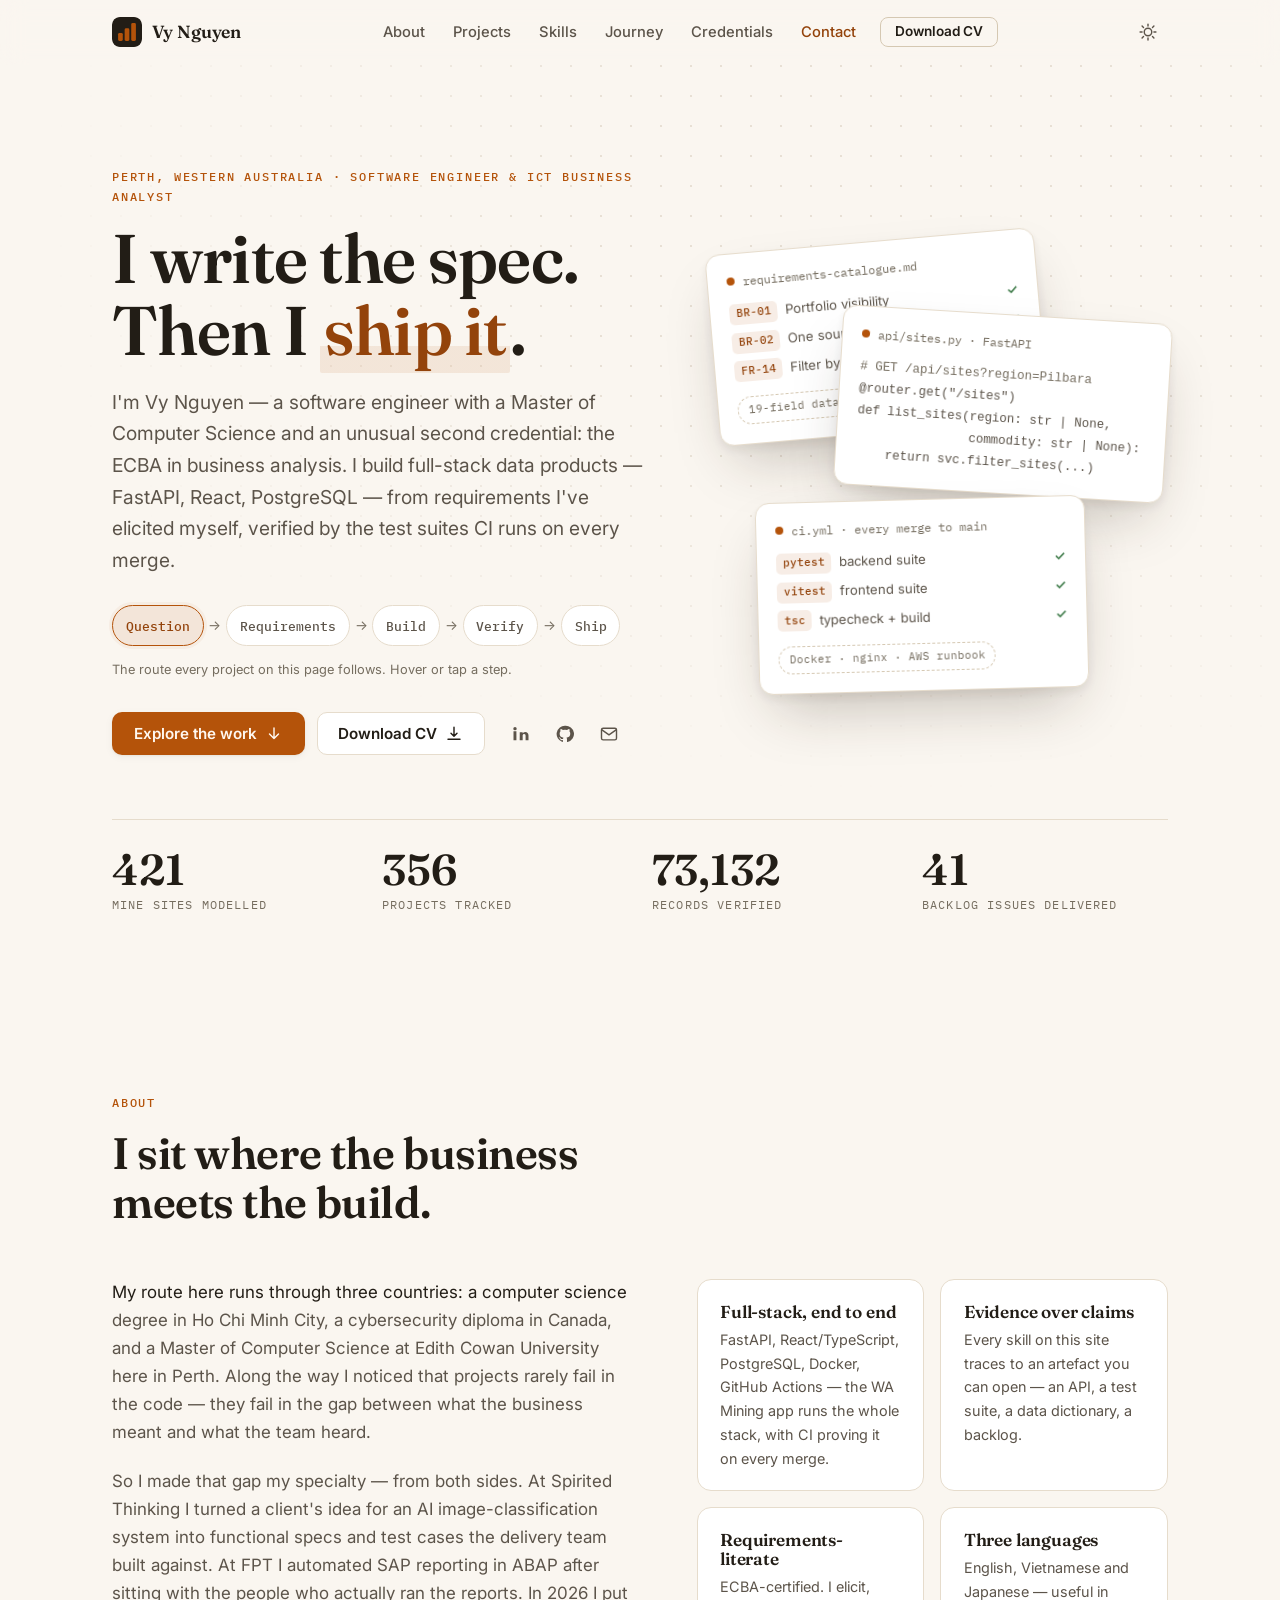
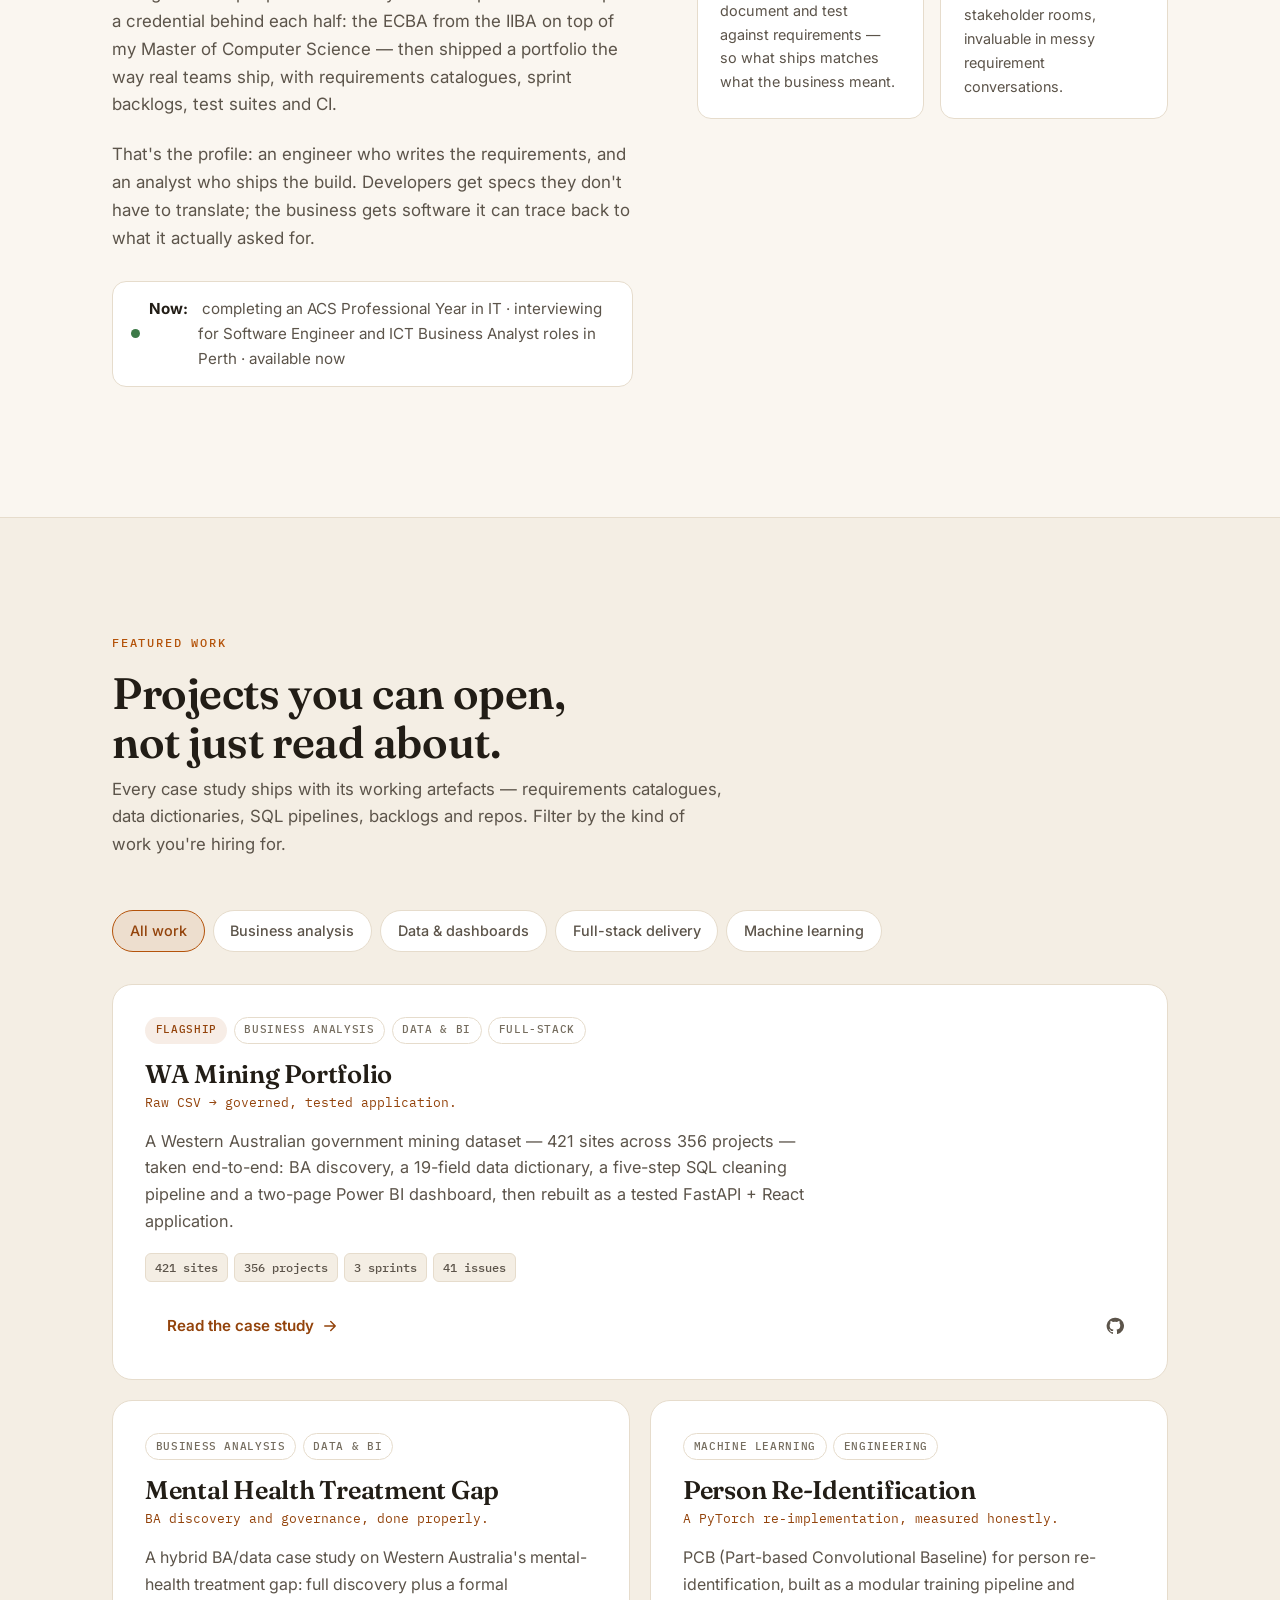
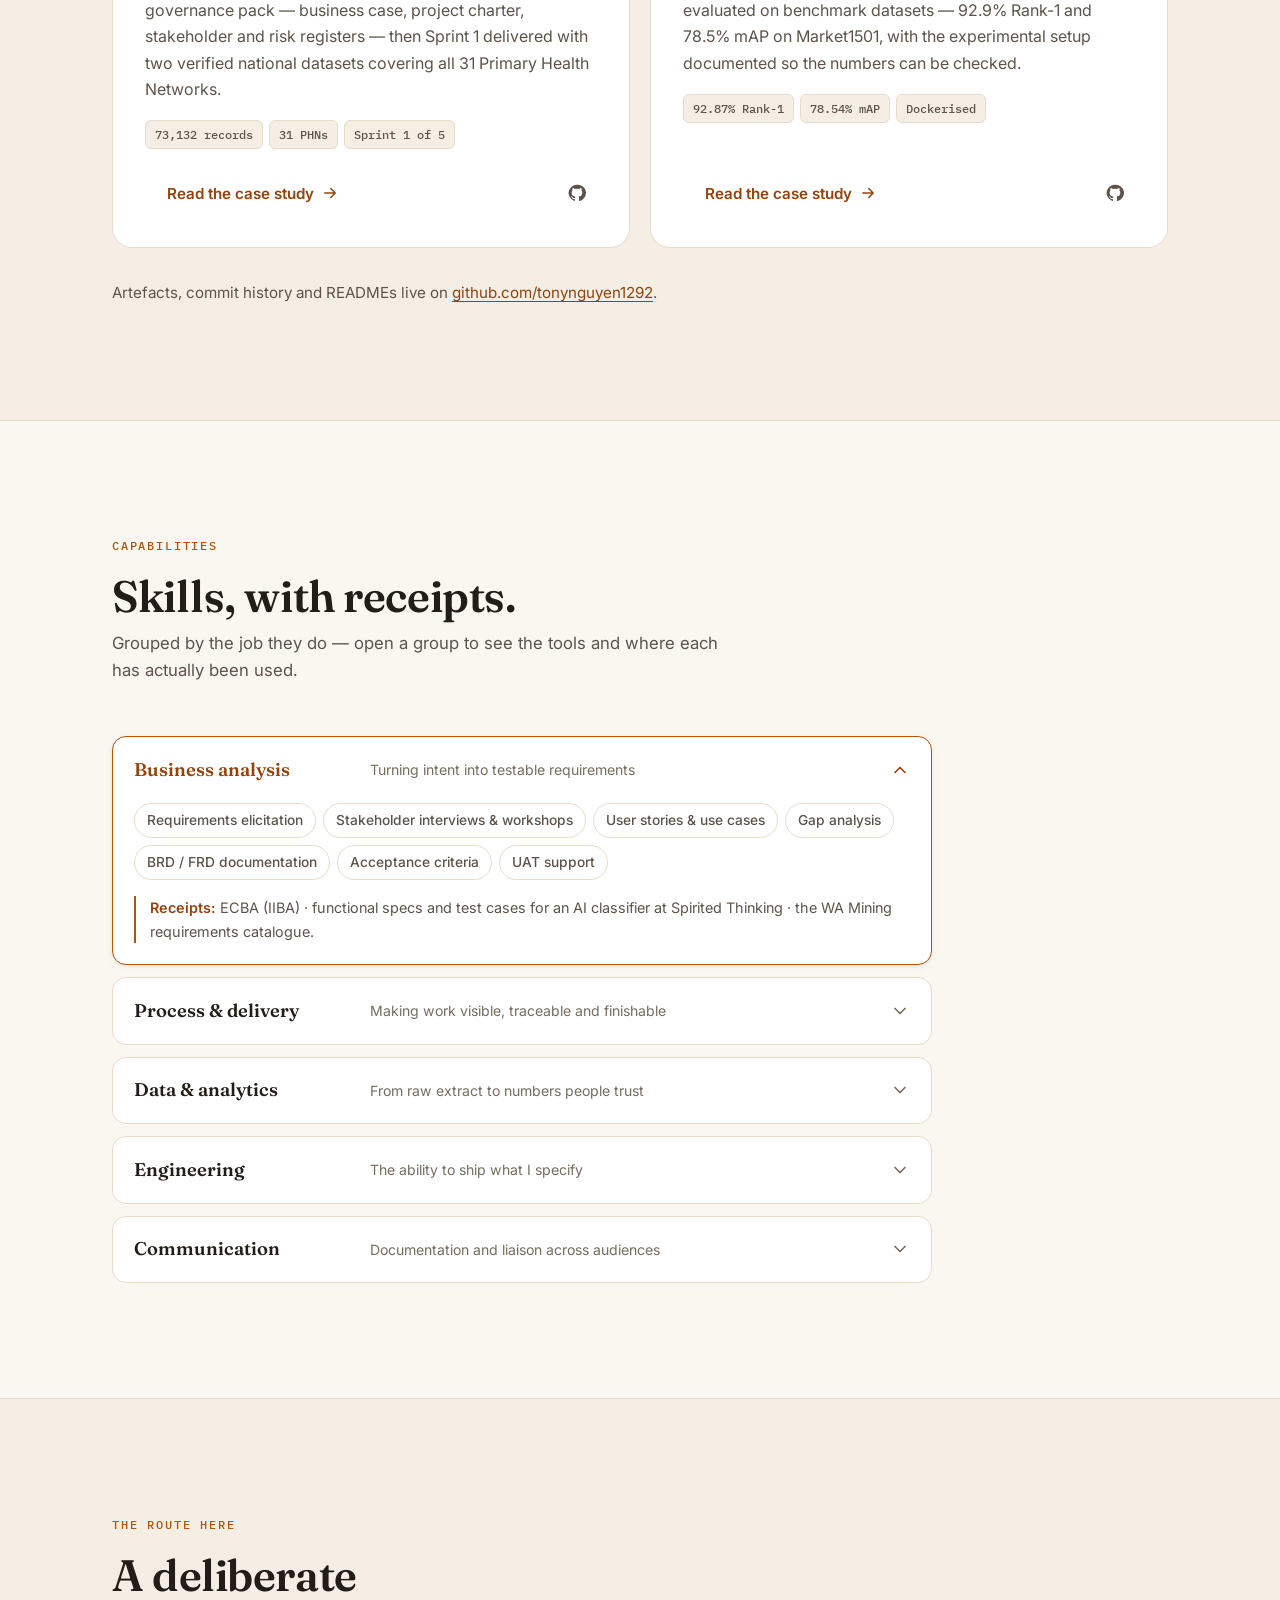
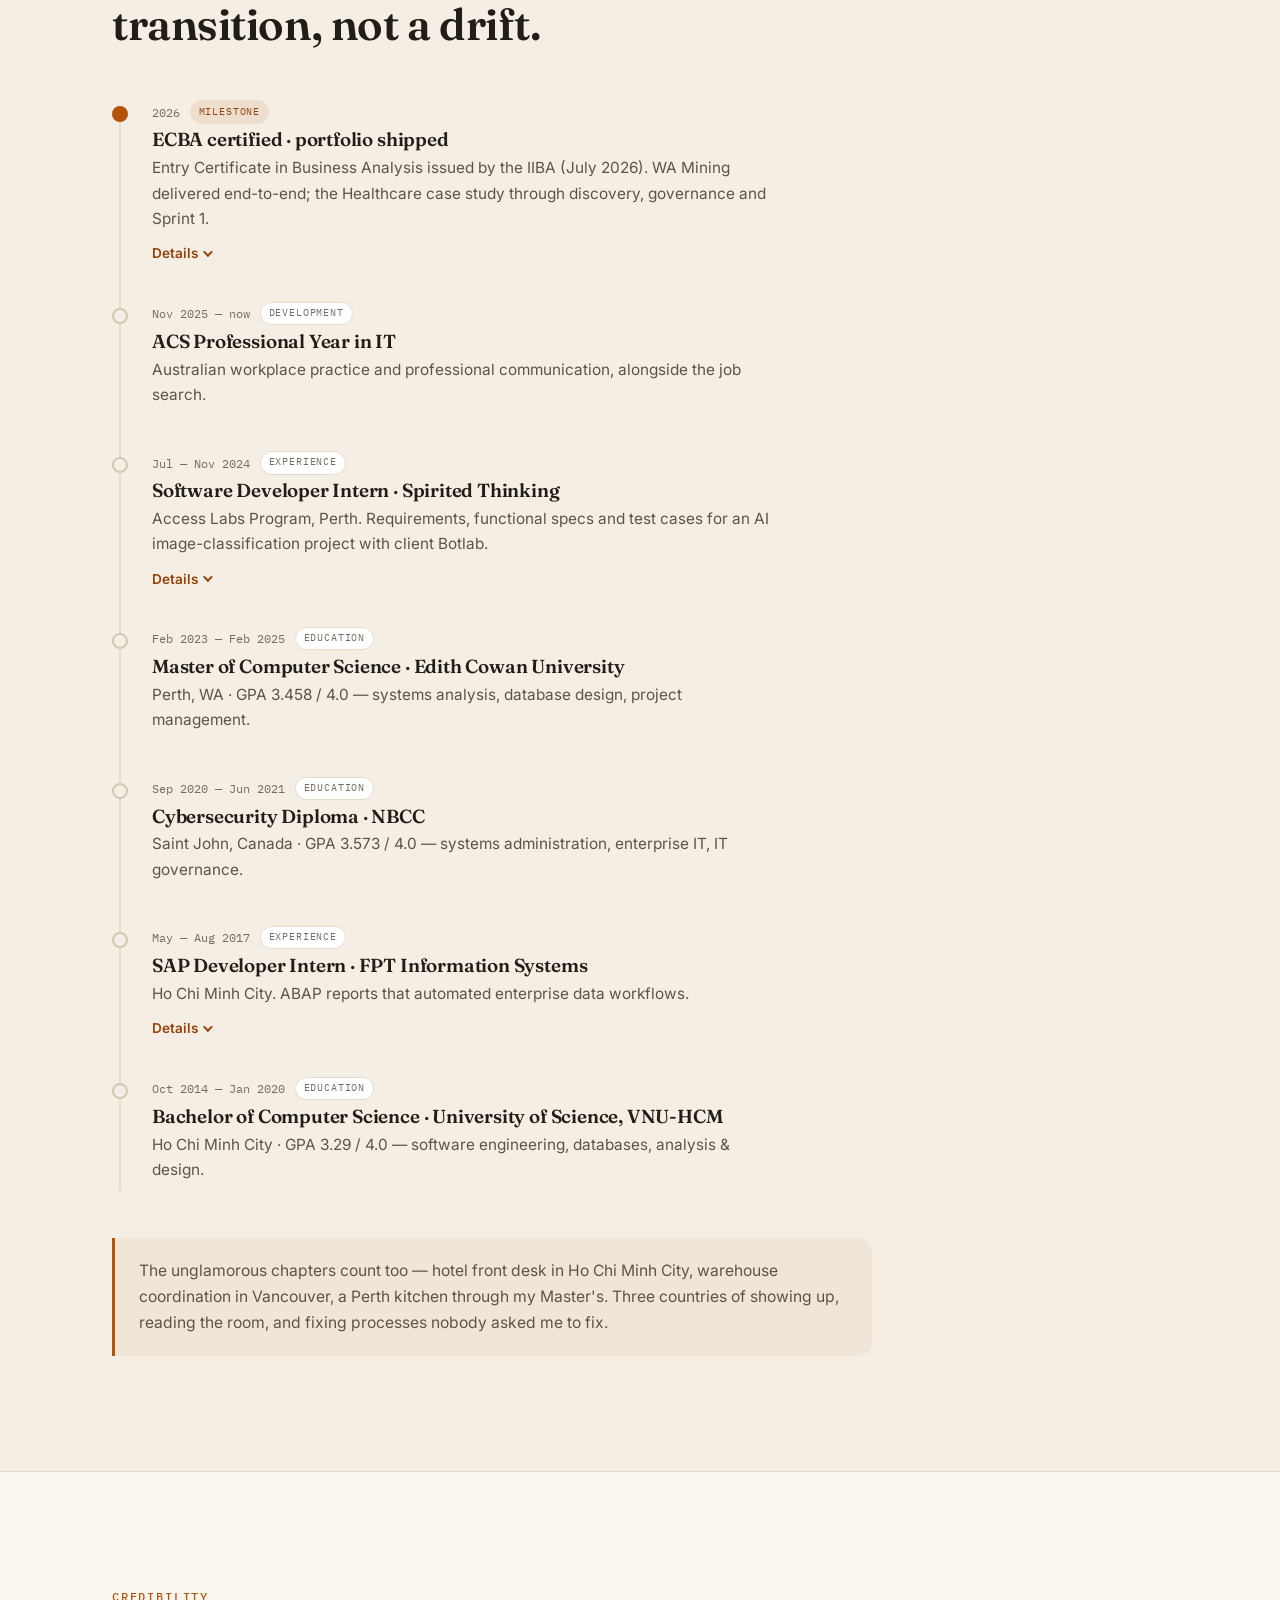
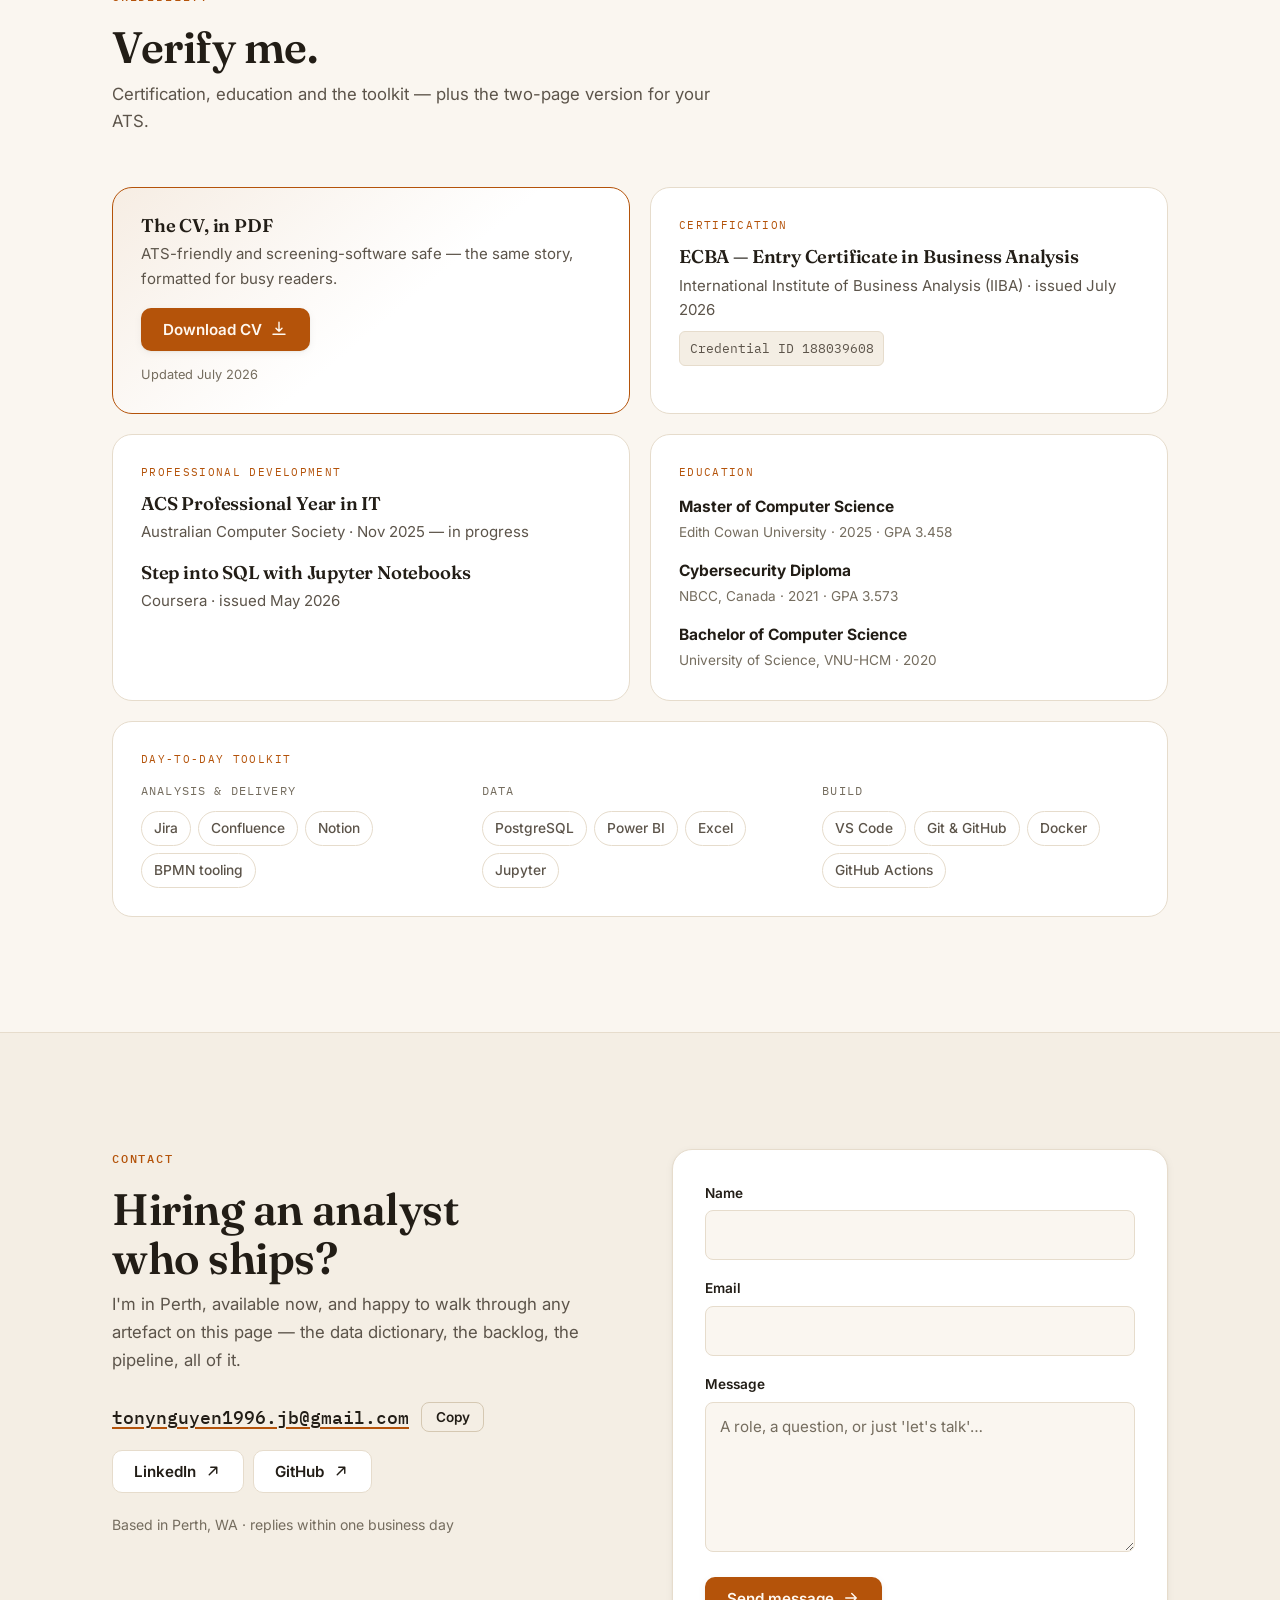
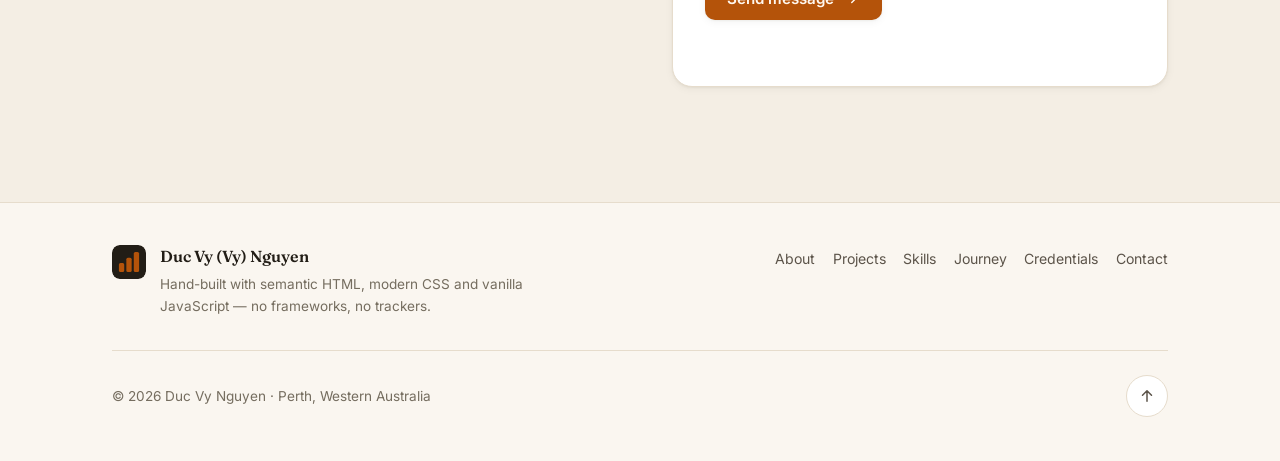
==== index.html @ 1adbfee5 "Add Software Engineer CV to Asset folder" ====
<!DOCTYPE html>
<html lang="en-AU" data-theme="light">
<head>
  <meta charset="UTF-8">
  <meta name="viewport" content="width=device-width, initial-scale=1">

  <title>Vy Nguyen — Software Engineer &amp; ICT Business Analyst | Perth, WA</title>
  <meta name="description" content="Perth software engineer with a Master of Computer Science and an ECBA. I take products from elicited requirements to tested FastAPI + React applications — with SQL and Power BI when the data needs to talk.">
  <meta name="author" content="Duc Vy Nguyen">

  <!-- Live domain. If you attach a custom domain later, update every URL below. -->
  <link rel="canonical" href="https://vynguyen-perth.netlify.app/">
  <meta property="og:type" content="website">
  <meta property="og:url" content="https://vynguyen-perth.netlify.app/">
  <meta property="og:title" content="Vy Nguyen — Software Engineer &amp; ICT Business Analyst | Perth, WA">
  <meta property="og:description" content="I write the spec, then I ship it: FastAPI, React, PostgreSQL, CI-tested — from requirements I elicited myself. ECBA + Master of Computer Science.">
  <meta property="og:image" content="https://vynguyen-perth.netlify.app/assets/og-image.png">
  <meta property="og:image:width" content="1200">
  <meta property="og:image:height" content="630">
  <meta property="og:locale" content="en_AU">
  <meta name="twitter:card" content="summary_large_image">

  <meta name="theme-color" content="#FAF6F0" media="(prefers-color-scheme: light)">
  <meta name="theme-color" content="#171310" media="(prefers-color-scheme: dark)">

  <link rel="icon" href="assets/favicon.svg" type="image/svg+xml">
  <link rel="icon" href="assets/favicon-32.png" sizes="32x32" type="image/png">
  <link rel="apple-touch-icon" href="assets/apple-touch-icon.png">

  <link rel="preconnect" href="https://fonts.googleapis.com">
  <link rel="preconnect" href="https://fonts.gstatic.com" crossorigin>
  <link href="https://fonts.googleapis.com/css2?family=Fraunces:opsz,wght@9..144,500;9..144,600&family=IBM+Plex+Mono:wght@400;500&family=Inter:wght@400;500;600&display=swap" rel="stylesheet">

  <script>
    // Set theme before first paint to avoid a flash of the wrong mode.
    // The "js" class arms scroll-reveal styles — without JS, content stays visible.
    (function () {
      document.documentElement.classList.add('js');
      try {
        var saved = localStorage.getItem('vn-theme');
        var dark = saved ? saved === 'dark' : matchMedia('(prefers-color-scheme: dark)').matches;
        document.documentElement.dataset.theme = dark ? 'dark' : 'light';
      } catch (e) { /* default stays light */ }
    })();
  </script>

  <link rel="stylesheet" href="css/styles.css">

  <script type="application/ld+json">
  {
    "@context": "https://schema.org",
    "@type": "Person",
    "name": "Duc Vy Nguyen",
    "alternateName": "Vy Nguyen",
    "jobTitle": "Software Engineer & ICT Business Analyst",
    "email": "mailto:tonynguyen1996.jb@gmail.com",
    "url": "https://vynguyen-perth.netlify.app/",
    "image": "https://vynguyen-perth.netlify.app/assets/og-image.png",
    "address": { "@type": "PostalAddress", "addressLocality": "Perth", "addressRegion": "WA", "addressCountry": "AU" },
    "alumniOf": [
      { "@type": "CollegeOrUniversity", "name": "Edith Cowan University" },
      { "@type": "CollegeOrUniversity", "name": "University of Science, VNU-HCM" },
      { "@type": "CollegeOrUniversity", "name": "New Brunswick Community College" }
    ],
    "hasCredential": {
      "@type": "EducationalOccupationalCredential",
      "name": "Entry Certificate in Business Analysis (ECBA)",
      "credentialCategory": "certification",
      "recognizedBy": { "@type": "Organization", "name": "International Institute of Business Analysis (IIBA)" }
    },
    "knowsLanguage": ["en", "vi", "ja"],
    "sameAs": [
      "https://www.linkedin.com/in/vynguyen1996/",
      "https://github.com/tonynguyen1292"
    ]
  }
  </script>
</head>

<body id="top">
  <a class="skip-link" href="#main">Skip to content</a>

  <header class="site-header">
    <div class="scroll-progress" aria-hidden="true"><span id="scroll-progress-bar"></span></div>
    <nav class="nav container" aria-label="Primary">
      <a class="brand" href="#top" aria-label="Vy Nguyen — back to top">
        <svg class="brand-mark" viewBox="0 0 64 64" aria-hidden="true" focusable="false">
          <rect width="64" height="64" rx="14" class="brand-bg"/>
          <rect x="13" y="34" width="10" height="17" rx="3" class="brand-bar"/>
          <rect x="27" y="24" width="10" height="27" rx="3" class="brand-bar"/>
          <rect x="41" y="13" width="10" height="38" rx="3" class="brand-bar"/>
        </svg>
        <span class="brand-name">Vy Nguyen</span>
      </a>

      <ul class="nav-links" id="nav-menu">
        <li><a href="#about" class="nav-link">About</a></li>
        <li><a href="#projects" class="nav-link">Projects</a></li>
        <li><a href="#skills" class="nav-link">Skills</a></li>
        <li><a href="#journey" class="nav-link">Journey</a></li>
        <li><a href="#credentials" class="nav-link">Credentials</a></li>
        <li><a href="#contact" class="nav-link">Contact</a></li>
        <li class="nav-cv-item"><a class="btn btn-outline btn-small" href="assets/Vy-Nguyen-CV-Software-Engineer.pdf" download>Download CV</a></li>
      </ul>

      <div class="nav-actions">
        <button class="theme-toggle" id="theme-toggle" type="button" aria-label="Switch to dark mode" aria-pressed="false">
          <svg class="icon-sun" viewBox="0 0 24 24" aria-hidden="true" focusable="false"><circle cx="12" cy="12" r="4.5"/><path d="M12 2.5v2.4M12 19.1v2.4M2.5 12h2.4M19.1 12h2.4M4.9 4.9l1.7 1.7M17.4 17.4l1.7 1.7M19.1 4.9l-1.7 1.7M6.6 17.4l-1.7 1.7"/></svg>
          <svg class="icon-moon" viewBox="0 0 24 24" aria-hidden="true" focusable="false"><path d="M20.4 14.2A8.5 8.5 0 0 1 9.8 3.6a8.5 8.5 0 1 0 10.6 10.6Z"/></svg>
        </button>
        <button class="nav-burger" id="nav-burger" type="button" aria-label="Open menu" aria-expanded="false" aria-controls="nav-menu">
          <span></span><span></span>
        </button>
      </div>
    </nav>
  </header>

  <main id="main">

    <!-- ============================== HERO ============================== -->
    <section class="hero" aria-label="Introduction">
      <div class="hero-backdrop" aria-hidden="true"></div>
      <div class="container hero-grid">
        <div class="hero-copy">
          <p class="eyebrow reveal">Perth, Western Australia · software engineer &amp; ICT business analyst</p>
          <h1 class="hero-title reveal">I write the spec. Then I <em class="hero-em">ship it</em>.</h1>
          <p class="hero-lede reveal">I'm Vy Nguyen — a software engineer with a Master of Computer Science and an unusual second credential: the ECBA in business analysis. I build full-stack data products — FastAPI, React, PostgreSQL — from requirements I've elicited myself, verified by the test suites CI runs on every merge.</p>

          <div class="pipeline reveal" role="group" aria-label="How every project here travels: question, requirements, build, verify, ship. Select a step for detail.">
            <div class="pipe-steps" id="pipeline">
              <button class="pipe-step" type="button" aria-expanded="false" aria-label="Step 1 of 5: Question">
                <span class="pipe-label" aria-hidden="true">Question</span>
                <span class="pipe-tip" role="tooltip">Stakeholder interviews, problem statements, scoped business cases.</span>
              </button>
              <span class="pipe-arrow" aria-hidden="true">→</span>
              <button class="pipe-step" type="button" aria-expanded="false" aria-label="Step 2 of 5: Requirements">
                <span class="pipe-label" aria-hidden="true">Requirements</span>
                <span class="pipe-tip" role="tooltip">Requirements catalogues, user stories, BPMN AS-IS/TO-BE, data dictionaries.</span>
              </button>
              <span class="pipe-arrow" aria-hidden="true">→</span>
              <button class="pipe-step" type="button" aria-expanded="false" aria-label="Step 3 of 5: Build">
                <span class="pipe-label" aria-hidden="true">Build</span>
                <span class="pipe-tip" role="tooltip">FastAPI + PostgreSQL APIs, React/TypeScript front ends, SQL pipelines.</span>
              </button>
              <span class="pipe-arrow" aria-hidden="true">→</span>
              <button class="pipe-step" type="button" aria-expanded="false" aria-label="Step 4 of 5: Verify">
                <span class="pipe-label" aria-hidden="true">Verify</span>
                <span class="pipe-tip" role="tooltip">pytest and Vitest suites in GitHub Actions CI — every merge checked.</span>
              </button>
              <span class="pipe-arrow" aria-hidden="true">→</span>
              <button class="pipe-step" type="button" aria-expanded="false" aria-label="Step 5 of 5: Ship">
                <span class="pipe-label" aria-hidden="true">Ship</span>
                <span class="pipe-tip" role="tooltip">Docker Compose behind nginx, deploy runbooks, delivery through Jira sprints.</span>
              </button>
            </div>
            <p class="pipe-caption">The route every project on this page follows. Hover or tap a step.</p>
          </div>

          <div class="hero-cta reveal">
            <a class="btn btn-primary" href="#projects">Explore the work
              <svg viewBox="0 0 24 24" aria-hidden="true" focusable="false"><path d="M12 4v14m0 0 6-6m-6 6-6-6"/></svg>
            </a>
            <a class="btn btn-ghost" href="assets/Vy-Nguyen-CV-Software-Engineer.pdf" download>Download CV
              <svg viewBox="0 0 24 24" aria-hidden="true" focusable="false"><path d="M12 3v12m0 0 4-4m-4 4-4-4M4 19h16"/></svg>
            </a>
            <div class="hero-social">
              <a href="https://www.linkedin.com/in/vynguyen1996/" rel="noopener" aria-label="LinkedIn profile" class="icon-link">
                <svg viewBox="0 0 24 24" aria-hidden="true" focusable="false"><path d="M6.5 8.8v10.7H3V8.8h3.5ZM4.8 3.5a2 2 0 1 1 0 4.1 2 2 0 0 1 0-4.1ZM21 13.9v5.6h-3.5v-5.2c0-1.3-.5-2.2-1.7-2.2-.9 0-1.4.6-1.7 1.2-.1.2-.1.5-.1.8v5.4H10.5s.05-8.8 0-9.7H14v1.4c.5-.7 1.3-1.7 3.1-1.7 2.3 0 3.9 1.5 3.9 4.4Z" fill="currentColor" stroke="none"/></svg>
              </a>
              <a href="https://github.com/tonynguyen1292" rel="noopener" aria-label="GitHub profile" class="icon-link">
                <svg viewBox="0 0 24 24" aria-hidden="true" focusable="false"><path d="M12 2a10 10 0 0 0-3.2 19.5c.5.1.7-.2.7-.5v-1.7c-2.8.6-3.4-1.2-3.4-1.2-.5-1.2-1.1-1.5-1.1-1.5-.9-.6.1-.6.1-.6 1 .1 1.5 1 1.5 1 .9 1.6 2.4 1.1 3 .9.1-.7.4-1.1.6-1.4-2.2-.3-4.6-1.1-4.6-5 0-1.1.4-2 1-2.7 0-.3-.4-1.3.1-2.7 0 0 .8-.3 2.8 1a9.5 9.5 0 0 1 5 0c1.9-1.3 2.7-1 2.7-1 .6 1.4.2 2.4.1 2.7.7.7 1 1.6 1 2.7 0 3.9-2.4 4.7-4.6 5 .4.3.7.9.7 1.9v2.8c0 .3.2.6.7.5A10 10 0 0 0 12 2Z" fill="currentColor" stroke="none"/></svg>
              </a>
              <a href="mailto:tonynguyen1996.jb@gmail.com" aria-label="Email Vy" class="icon-link">
                <svg viewBox="0 0 24 24" aria-hidden="true" focusable="false"><rect x="3" y="5" width="18" height="14" rx="2"/><path d="m3.5 7 8.5 6 8.5-6"/></svg>
              </a>
            </div>
          </div>
        </div>

        <div class="hero-visual reveal" aria-hidden="true">
          <div class="deck" id="deck">
            <article class="deck-card deck-card--req">
              <header class="deck-head"><span class="deck-dot"></span>requirements-catalogue.md</header>
              <ul class="deck-req">
                <li><span class="req-id">BR-01</span> Portfolio visibility <span class="req-tick">✓</span></li>
                <li><span class="req-id">BR-02</span> One source of truth <span class="req-tick">✓</span></li>
                <li><span class="req-id">FR-14</span> Filter by commodity <span class="req-tick">✓</span></li>
              </ul>
              <footer class="deck-chip">19-field data dictionary</footer>
            </article>

            <article class="deck-card deck-card--sql">
              <header class="deck-head"><span class="deck-dot"></span>api/sites.py · FastAPI</header>
              <pre class="deck-code"><code><span class="c"># GET /api/sites?region=Pilbara</span>
@router.get("/sites")
def list_sites(region: str | None,
               commodity: str | None):
    return svc.filter_sites(...)</code></pre>
            </article>

            <article class="deck-card deck-card--dash">
              <header class="deck-head"><span class="deck-dot"></span>ci.yml · every merge to main</header>
              <ul class="deck-req">
                <li><span class="req-id">pytest</span> backend suite <span class="req-tick">✓</span></li>
                <li><span class="req-id">vitest</span> frontend suite <span class="req-tick">✓</span></li>
                <li><span class="req-id">tsc</span> typecheck + build <span class="req-tick">✓</span></li>
              </ul>
              <footer class="deck-chip">Docker · nginx · AWS runbook</footer>
            </article>
          </div>
        </div>
      </div>

      <div class="container">
        <dl class="hero-stats reveal">
          <div class="stat"><dt class="stat-label">mine sites modelled</dt><dd class="stat-num" data-count="421">421</dd></div>
          <div class="stat"><dt class="stat-label">projects tracked</dt><dd class="stat-num" data-count="356">356</dd></div>
          <div class="stat"><dt class="stat-label">records verified</dt><dd class="stat-num" data-count="73132" data-format="comma">73,132</dd></div>
          <div class="stat"><dt class="stat-label">backlog issues delivered</dt><dd class="stat-num" data-count="41">41</dd></div>
        </dl>
      </div>
    </section>

    <!-- ============================== ABOUT ============================== -->
    <section class="section" id="about" aria-labelledby="about-title">
      <div class="container">
        <header class="section-head reveal">
          <p class="eyebrow">About</p>
          <h2 id="about-title">I sit where the business meets the build.</h2>
        </header>

        <div class="about-grid">
          <div class="about-story">
            <p class="reveal">My route here runs through three countries: a computer science degree in Ho Chi Minh City, a cybersecurity diploma in Canada, and a Master of Computer Science at Edith Cowan University here in Perth. Along the way I noticed that projects rarely fail in the code — they fail in the gap between what the business meant and what the team heard.</p>
            <p class="reveal">So I made that gap my specialty — from both sides. At Spirited Thinking I turned a client's idea for an AI image-classification system into functional specs and test cases the delivery team built against. At FPT I automated SAP reporting in ABAP after sitting with the people who actually ran the reports. In 2026 I put a credential behind each half: the ECBA from the IIBA on top of my Master of Computer Science — then shipped a portfolio the way real teams ship, with requirements catalogues, sprint backlogs, test suites and CI.</p>
            <p class="reveal">That's the profile: an engineer who writes the requirements, and an analyst who ships the build. Developers get specs they don't have to translate; the business gets software it can trace back to what it actually asked for.</p>
            <p class="about-now reveal"><span class="now-dot" aria-hidden="true"></span><strong>Now:</strong>&nbsp;completing an ACS Professional Year in IT · interviewing for Software Engineer and ICT Business Analyst roles in Perth · available now</p>
          </div>

          <div class="about-cards">
            <article class="strength-card reveal">
              <h3>Full-stack, end to end</h3>
              <p>FastAPI, React/TypeScript, PostgreSQL, Docker, GitHub Actions — the WA Mining app runs the whole stack, with CI proving it on every merge.</p>
            </article>
            <article class="strength-card reveal">
              <h3>Evidence over claims</h3>
              <p>Every skill on this site traces to an artefact you can open — an API, a test suite, a data dictionary, a backlog.</p>
            </article>
            <article class="strength-card reveal">
              <h3>Requirements-literate</h3>
              <p>ECBA-certified. I elicit, document and test against requirements — so what ships matches what the business meant.</p>
            </article>
            <article class="strength-card reveal">
              <h3>Three languages</h3>
              <p>English, Vietnamese and Japanese — useful in stakeholder rooms, invaluable in messy requirement conversations.</p>
            </article>
          </div>
        </div>
      </div>
    </section>

    <!-- ============================== PROJECTS ============================== -->
    <section class="section section--alt" id="projects" aria-labelledby="projects-title">
      <div class="container">
        <header class="section-head reveal">
          <p class="eyebrow">Featured work</p>
          <h2 id="projects-title">Projects you can open, not just read about.</h2>
          <p class="section-sub">Every case study ships with its working artefacts — requirements catalogues, data dictionaries, SQL pipelines, backlogs and repos. Filter by the kind of work you're hiring for.</p>
        </header>

        <div class="filter-bar reveal" role="group" aria-label="Filter projects by discipline">
          <button class="filter-chip is-active" type="button" data-filter="all" aria-pressed="true">All work</button>
          <button class="filter-chip" type="button" data-filter="ba" aria-pressed="false">Business analysis</button>
          <button class="filter-chip" type="button" data-filter="data" aria-pressed="false">Data &amp; dashboards</button>
          <button class="filter-chip" type="button" data-filter="build" aria-pressed="false">Full-stack delivery</button>
          <button class="filter-chip" type="button" data-filter="ml" aria-pressed="false">Machine learning</button>
        </div>

        <div class="projects-grid" id="projects-grid">

          <article class="project-card project-card--featured reveal" data-cats="ba data build" tabindex="-1">
            <div class="project-tags">
              <span class="tag tag--accent">Flagship</span>
              <span class="tag">Business analysis</span>
              <span class="tag">Data &amp; BI</span>
              <span class="tag">Full-stack</span>
            </div>
            <h3 class="project-title">WA Mining Portfolio</h3>
            <p class="project-tagline">Raw CSV → governed, tested application.</p>
            <p class="project-summary">A Western Australian government mining dataset — 421 sites across 356 projects — taken end-to-end: BA discovery, a 19-field data dictionary, a five-step SQL cleaning pipeline and a two-page Power BI dashboard, then rebuilt as a tested FastAPI + React application.</p>
            <ul class="metric-chips" aria-label="Key numbers">
              <li>421 sites</li><li>356 projects</li><li>3 sprints</li><li>41 issues</li>
            </ul>
            <div class="project-actions">
              <button class="btn btn-text case-open" type="button" data-case="case-wa-mining">Read the case study
                <svg viewBox="0 0 24 24" aria-hidden="true" focusable="false"><path d="M5 12h14m0 0-6-6m6 6-6 6"/></svg>
              </button>
              <a class="icon-link" href="https://github.com/tonynguyen1292/WA_Mining" rel="noopener" aria-label="WA Mining repository on GitHub">
                <svg viewBox="0 0 24 24" aria-hidden="true" focusable="false"><path d="M12 2a10 10 0 0 0-3.2 19.5c.5.1.7-.2.7-.5v-1.7c-2.8.6-3.4-1.2-3.4-1.2-.5-1.2-1.1-1.5-1.1-1.5-.9-.6.1-.6.1-.6 1 .1 1.5 1 1.5 1 .9 1.6 2.4 1.1 3 .9.1-.7.4-1.1.6-1.4-2.2-.3-4.6-1.1-4.6-5 0-1.1.4-2 1-2.7 0-.3-.4-1.3.1-2.7 0 0 .8-.3 2.8 1a9.5 9.5 0 0 1 5 0c1.9-1.3 2.7-1 2.7-1 .6 1.4.2 2.4.1 2.7.7.7 1 1.6 1 2.7 0 3.9-2.4 4.7-4.6 5 .4.3.7.9.7 1.9v2.8c0 .3.2.6.7.5A10 10 0 0 0 12 2Z" fill="currentColor" stroke="none"/></svg>
              </a>
            </div>
          </article>

          <article class="project-card reveal" data-cats="ba data" tabindex="-1">
            <div class="project-tags">
              <span class="tag">Business analysis</span>
              <span class="tag">Data &amp; BI</span>
            </div>
            <h3 class="project-title">Mental Health Treatment Gap</h3>
            <p class="project-tagline">BA discovery and governance, done properly.</p>
            <p class="project-summary">A hybrid BA/data case study on Western Australia's mental-health treatment gap: full discovery plus a formal governance pack — business case, project charter, stakeholder and risk registers — then Sprint 1 delivered with two verified national datasets covering all 31 Primary Health Networks.</p>
            <ul class="metric-chips" aria-label="Key numbers">
              <li>73,132 records</li><li>31 PHNs</li><li>Sprint 1 of 5</li>
            </ul>
            <div class="project-actions">
              <button class="btn btn-text case-open" type="button" data-case="case-healthcare">Read the case study
                <svg viewBox="0 0 24 24" aria-hidden="true" focusable="false"><path d="M5 12h14m0 0-6-6m6 6-6 6"/></svg>
              </button>
              <a class="icon-link" href="https://github.com/tonynguyen1292/Healthcare" rel="noopener" aria-label="Healthcare repository on GitHub">
                <svg viewBox="0 0 24 24" aria-hidden="true" focusable="false"><path d="M12 2a10 10 0 0 0-3.2 19.5c.5.1.7-.2.7-.5v-1.7c-2.8.6-3.4-1.2-3.4-1.2-.5-1.2-1.1-1.5-1.1-1.5-.9-.6.1-.6.1-.6 1 .1 1.5 1 1.5 1 .9 1.6 2.4 1.1 3 .9.1-.7.4-1.1.6-1.4-2.2-.3-4.6-1.1-4.6-5 0-1.1.4-2 1-2.7 0-.3-.4-1.3.1-2.7 0 0 .8-.3 2.8 1a9.5 9.5 0 0 1 5 0c1.9-1.3 2.7-1 2.7-1 .6 1.4.2 2.4.1 2.7.7.7 1 1.6 1 2.7 0 3.9-2.4 4.7-4.6 5 .4.3.7.9.7 1.9v2.8c0 .3.2.6.7.5A10 10 0 0 0 12 2Z" fill="currentColor" stroke="none"/></svg>
              </a>
            </div>
          </article>

          <article class="project-card reveal" data-cats="ml build" tabindex="-1">
            <div class="project-tags">
              <span class="tag">Machine learning</span>
              <span class="tag">Engineering</span>
            </div>
            <h3 class="project-title">Person Re-Identification</h3>
            <p class="project-tagline">A PyTorch re-implementation, measured honestly.</p>
            <p class="project-summary">PCB (Part-based Convolutional Baseline) for person re-identification, built as a modular training pipeline and evaluated on benchmark datasets — 92.9% Rank-1 and 78.5% mAP on Market1501, with the experimental setup documented so the numbers can be checked.</p>
            <ul class="metric-chips" aria-label="Key numbers">
              <li>92.87% Rank-1</li><li>78.54% mAP</li><li>Dockerised</li>
            </ul>
            <div class="project-actions">
              <button class="btn btn-text case-open" type="button" data-case="case-reid">Read the case study
                <svg viewBox="0 0 24 24" aria-hidden="true" focusable="false"><path d="M5 12h14m0 0-6-6m6 6-6 6"/></svg>
              </button>
              <a class="icon-link" href="https://github.com/tonynguyen1292/Person-Retrieval" rel="noopener" aria-label="Person-Retrieval repository on GitHub">
                <svg viewBox="0 0 24 24" aria-hidden="true" focusable="false"><path d="M12 2a10 10 0 0 0-3.2 19.5c.5.1.7-.2.7-.5v-1.7c-2.8.6-3.4-1.2-3.4-1.2-.5-1.2-1.1-1.5-1.1-1.5-.9-.6.1-.6.1-.6 1 .1 1.5 1 1.5 1 .9 1.6 2.4 1.1 3 .9.1-.7.4-1.1.6-1.4-2.2-.3-4.6-1.1-4.6-5 0-1.1.4-2 1-2.7 0-.3-.4-1.3.1-2.7 0 0 .8-.3 2.8 1a9.5 9.5 0 0 1 5 0c1.9-1.3 2.7-1 2.7-1 .6 1.4.2 2.4.1 2.7.7.7 1 1.6 1 2.7 0 3.9-2.4 4.7-4.6 5 .4.3.7.9.7 1.9v2.8c0 .3.2.6.7.5A10 10 0 0 0 12 2Z" fill="currentColor" stroke="none"/></svg>
              </a>
            </div>
          </article>
        </div>

        <p class="projects-more reveal">Artefacts, commit history and READMEs live on <a href="https://github.com/tonynguyen1292" rel="noopener">github.com/tonynguyen1292</a>.</p>
      </div>
    </section>

    <!-- ============================== SKILLS ============================== -->
    <section class="section" id="skills" aria-labelledby="skills-title">
      <div class="container">
        <header class="section-head reveal">
          <p class="eyebrow">Capabilities</p>
          <h2 id="skills-title">Skills, with receipts.</h2>
          <p class="section-sub">Grouped by the job they do — open a group to see the tools and where each has actually been used.</p>
        </header>

        <div class="skills-list">
          <div class="skill-group reveal">
            <button class="skill-head" type="button" aria-expanded="true" aria-controls="sg-ba">
              <span class="skill-name">Business analysis</span>
              <span class="skill-desc">Turning intent into testable requirements</span>
              <svg class="chev" viewBox="0 0 24 24" aria-hidden="true" focusable="false"><path d="m6 9 6 6 6-6"/></svg>
            </button>
            <div class="skill-body" id="sg-ba">
              <div class="skill-body-inner">
                <ul class="chip-list">
                  <li>Requirements elicitation</li><li>Stakeholder interviews &amp; workshops</li><li>User stories &amp; use cases</li><li>Gap analysis</li><li>BRD / FRD documentation</li><li>Acceptance criteria</li><li>UAT support</li>
                </ul>
                <p class="skill-proof"><strong>Receipts:</strong> ECBA (IIBA) · functional specs and test cases for an AI classifier at Spirited Thinking · the WA Mining requirements catalogue.</p>
              </div>
            </div>
          </div>

          <div class="skill-group reveal">
            <button class="skill-head" type="button" aria-expanded="false" aria-controls="sg-process">
              <span class="skill-name">Process &amp; delivery</span>
              <span class="skill-desc">Making work visible, traceable and finishable</span>
              <svg class="chev" viewBox="0 0 24 24" aria-hidden="true" focusable="false"><path d="m6 9 6 6 6-6"/></svg>
            </button>
            <div class="skill-body" id="sg-process">
              <div class="skill-body-inner">
                <ul class="chip-list">
                  <li>BPMN AS-IS / TO-BE mapping</li><li>Agile &amp; Scrum</li><li>Sprint ceremonies</li><li>Backlog management</li><li>Jira &amp; Confluence</li><li>Requirements traceability</li>
                </ul>
                <p class="skill-proof"><strong>Receipts:</strong> a 41-issue Jira backlog (5 epics, 19 stories, 17 subtasks) delivered across 3 sprints · SDLC experience from both internships.</p>
              </div>
            </div>
          </div>

          <div class="skill-group reveal">
            <button class="skill-head" type="button" aria-expanded="false" aria-controls="sg-data">
              <span class="skill-name">Data &amp; analytics</span>
              <span class="skill-desc">From raw extract to numbers people trust</span>
              <svg class="chev" viewBox="0 0 24 24" aria-hidden="true" focusable="false"><path d="m6 9 6 6 6-6"/></svg>
            </button>
            <div class="skill-body" id="sg-data">
              <div class="skill-body-inner">
                <ul class="chip-list">
                  <li>SQL</li><li>PostgreSQL</li><li>Power BI</li><li>DAX</li><li>Excel (lookups, pivots)</li><li>Data dictionaries</li><li>Data modelling</li><li>Data cleansing &amp; migration</li><li>Validation &amp; reconciliation</li>
                </ul>
                <p class="skill-proof"><strong>Receipts:</strong> a five-step SQL pipeline · a 19-field data dictionary · DAX measures that separate site counts from project counts.</p>
              </div>
            </div>
          </div>

          <div class="skill-group reveal">
            <button class="skill-head" type="button" aria-expanded="false" aria-controls="sg-eng">
              <span class="skill-name">Engineering</span>
              <span class="skill-desc">The ability to ship what I specify</span>
              <svg class="chev" viewBox="0 0 24 24" aria-hidden="true" focusable="false"><path d="m6 9 6 6 6-6"/></svg>
            </button>
            <div class="skill-body" id="sg-eng">
              <div class="skill-body-inner">
                <ul class="chip-list">
                  <li>Python</li><li>FastAPI</li><li>React</li><li>TypeScript</li><li>REST APIs</li><li>Docker</li><li>Git &amp; GitHub Actions</li><li>Automated testing (pytest, Vitest)</li><li>PyTorch</li>
                </ul>
                <p class="skill-proof"><strong>Receipts:</strong> the WA Mining full-stack application with CI-enforced test suites · the PCB re-implementation.</p>
              </div>
            </div>
          </div>

          <div class="skill-group reveal">
            <button class="skill-head" type="button" aria-expanded="false" aria-controls="sg-comm">
              <span class="skill-name">Communication</span>
              <span class="skill-desc">Documentation and liaison across audiences</span>
              <svg class="chev" viewBox="0 0 24 24" aria-hidden="true" focusable="false"><path d="m6 9 6 6 6-6"/></svg>
            </button>
            <div class="skill-body" id="sg-comm">
              <div class="skill-body-inner">
                <ul class="chip-list">
                  <li>Technical documentation for mixed audiences</li><li>Stakeholder liaison</li><li>Change &amp; UAT support</li><li>English</li><li>Vietnamese</li><li>Japanese</li>
                </ul>
                <p class="skill-proof"><strong>Receipts:</strong> client-facing elicitation at Spirited Thinking · UAT alongside functional consultants at FPT · this site.</p>
              </div>
            </div>
          </div>
        </div>
      </div>
    </section>

    <!-- ============================== JOURNEY ============================== -->
    <section class="section section--alt" id="journey" aria-labelledby="journey-title">
      <div class="container">
        <header class="section-head reveal">
          <p class="eyebrow">The route here</p>
          <h2 id="journey-title">A deliberate transition, not a drift.</h2>
        </header>

        <ol class="timeline">
          <li class="tl-item reveal" data-kind="milestone">
            <div class="tl-marker" aria-hidden="true"></div>
            <div class="tl-content">
              <div class="tl-meta"><span class="tl-date">2026</span><span class="tl-tag tl-tag--accent">Milestone</span></div>
              <h3>ECBA certified · portfolio shipped</h3>
              <p>Entry Certificate in Business Analysis issued by the IIBA (July 2026). WA Mining delivered end-to-end; the Healthcare case study through discovery, governance and Sprint 1.</p>
              <button class="tl-more" type="button" aria-expanded="false">Details</button>
              <div class="tl-detail">
                <ul>
                  <li>ECBA credential ID 188039608 — earned while running both portfolio projects.</li>
                  <li>WA Mining: requirements → SQL pipeline → Power BI → tested FastAPI/React app, delivered through a 41-issue Jira backlog across 3 sprints.</li>
                  <li>Healthcare: business case, project charter, stakeholder and risk registers; Sprint 1 ingested and verified 73,132 records across all 31 PHNs.</li>
                </ul>
              </div>
            </div>
          </li>

          <li class="tl-item reveal" data-kind="development">
            <div class="tl-marker" aria-hidden="true"></div>
            <div class="tl-content">
              <div class="tl-meta"><span class="tl-date">Nov 2025 — now</span><span class="tl-tag">Development</span></div>
              <h3>ACS Professional Year in IT</h3>
              <p>Australian workplace practice and professional communication, alongside the job search.</p>
            </div>
          </li>

          <li class="tl-item reveal" data-kind="experience">
            <div class="tl-marker" aria-hidden="true"></div>
            <div class="tl-content">
              <div class="tl-meta"><span class="tl-date">Jul — Nov 2024</span><span class="tl-tag">Experience</span></div>
              <h3>Software Developer Intern · Spirited Thinking</h3>
              <p>Access Labs Program, Perth. Requirements, functional specs and test cases for an AI image-classification project with client Botlab.</p>
              <button class="tl-more" type="button" aria-expanded="false">Details</button>
              <div class="tl-detail">
                <ul>
                  <li>Elicited requirements from Spirited Thinking and Botlab; analysed image datasets and documented functional specifications, test cases and success criteria.</li>
                  <li>Acted as liaison across stakeholders, developers and data scientists, keeping technical delivery aligned with business objectives.</li>
                  <li>Contributed to backlog refinement and defect triage — issues clearly described and traceable to requirements.</li>
                </ul>
              </div>
            </div>
          </li>

          <li class="tl-item reveal" data-kind="education">
            <div class="tl-marker" aria-hidden="true"></div>
            <div class="tl-content">
              <div class="tl-meta"><span class="tl-date">Feb 2023 — Feb 2025</span><span class="tl-tag">Education</span></div>
              <h3>Master of Computer Science · Edith Cowan University</h3>
              <p>Perth, WA · GPA 3.458 / 4.0 — systems analysis, database design, project management.</p>
            </div>
          </li>

          <li class="tl-item reveal" data-kind="education">
            <div class="tl-marker" aria-hidden="true"></div>
            <div class="tl-content">
              <div class="tl-meta"><span class="tl-date">Sep 2020 — Jun 2021</span><span class="tl-tag">Education</span></div>
              <h3>Cybersecurity Diploma · NBCC</h3>
              <p>Saint John, Canada · GPA 3.573 / 4.0 — systems administration, enterprise IT, IT governance.</p>
            </div>
          </li>

          <li class="tl-item reveal" data-kind="experience">
            <div class="tl-marker" aria-hidden="true"></div>
            <div class="tl-content">
              <div class="tl-meta"><span class="tl-date">May — Aug 2017</span><span class="tl-tag">Experience</span></div>
              <h3>SAP Developer Intern · FPT Information Systems</h3>
              <p>Ho Chi Minh City. ABAP reports that automated enterprise data workflows.</p>
              <button class="tl-more" type="button" aria-expanded="false">Details</button>
              <div class="tl-detail">
                <ul>
                  <li>Documented reporting and data-processing requirements through stakeholder meetings and analysis of existing SAP workflows.</li>
                  <li>Designed and implemented ABAP reports automating extraction and transformation — less manual effort, faster operational reporting.</li>
                  <li>Validated outputs against business rules with functional consultants and adjusted logic from user feedback.</li>
                </ul>
              </div>
            </div>
          </li>

          <li class="tl-item reveal" data-kind="education">
            <div class="tl-marker" aria-hidden="true"></div>
            <div class="tl-content">
              <div class="tl-meta"><span class="tl-date">Oct 2014 — Jan 2020</span><span class="tl-tag">Education</span></div>
              <h3>Bachelor of Computer Science · University of Science, VNU-HCM</h3>
              <p>Ho Chi Minh City · GPA 3.29 / 4.0 — software engineering, databases, analysis &amp; design.</p>
            </div>
          </li>
        </ol>

        <aside class="tl-aside reveal">
          <p>The unglamorous chapters count too — hotel front desk in Ho Chi Minh City, warehouse coordination in Vancouver, a Perth kitchen through my Master's. Three countries of showing up, reading the room, and fixing processes nobody asked me to fix.</p>
        </aside>
      </div>
    </section>

    <!-- ============================== CREDENTIALS ============================== -->
    <section class="section" id="credentials" aria-labelledby="credentials-title">
      <div class="container">
        <header class="section-head reveal">
          <p class="eyebrow">Credibility</p>
          <h2 id="credentials-title">Verify me.</h2>
          <p class="section-sub">Certification, education and the toolkit — plus the two-page version for your ATS.</p>
        </header>

        <div class="cred-grid">
          <article class="cred-card cred-card--cv reveal">
            <h3>The CV, in PDF</h3>
            <p>ATS-friendly and screening-software safe — the same story, formatted for busy readers.</p>
            <a class="btn btn-primary" href="assets/Vy-Nguyen-CV-Software-Engineer.pdf" download>Download CV
              <svg viewBox="0 0 24 24" aria-hidden="true" focusable="false"><path d="M12 3v12m0 0 4-4m-4 4-4-4M4 19h16"/></svg>
            </a>
            <p class="cred-note">Updated July 2026</p>
          </article>

          <article class="cred-card reveal">
            <p class="cred-kicker">Certification</p>
            <h3>ECBA — Entry Certificate in Business Analysis</h3>
            <p>International Institute of Business Analysis (IIBA) · issued July 2026</p>
            <p class="cred-mono">Credential ID 188039608</p>
          </article>

          <article class="cred-card reveal">
            <p class="cred-kicker">Professional development</p>
            <h3>ACS Professional Year in IT</h3>
            <p>Australian Computer Society · Nov 2025 — in progress</p>
            <h3 class="cred-stack">Step into SQL with Jupyter Notebooks</h3>
            <p>Coursera · issued May 2026</p>
          </article>

          <article class="cred-card reveal">
            <p class="cred-kicker">Education</p>
            <ul class="cred-edu">
              <li><strong>Master of Computer Science</strong><span>Edith Cowan University · 2025 · GPA 3.458</span></li>
              <li><strong>Cybersecurity Diploma</strong><span>NBCC, Canada · 2021 · GPA 3.573</span></li>
              <li><strong>Bachelor of Computer Science</strong><span>University of Science, VNU-HCM · 2020</span></li>
            </ul>
          </article>

          <article class="cred-card cred-card--wide reveal">
            <p class="cred-kicker">Day-to-day toolkit</p>
            <div class="toolkit">
              <div class="toolkit-group"><span class="toolkit-label">Analysis &amp; delivery</span><ul class="chip-list"><li>Jira</li><li>Confluence</li><li>Notion</li><li>BPMN tooling</li></ul></div>
              <div class="toolkit-group"><span class="toolkit-label">Data</span><ul class="chip-list"><li>PostgreSQL</li><li>Power BI</li><li>Excel</li><li>Jupyter</li></ul></div>
              <div class="toolkit-group"><span class="toolkit-label">Build</span><ul class="chip-list"><li>VS Code</li><li>Git &amp; GitHub</li><li>Docker</li><li>GitHub Actions</li></ul></div>
            </div>
          </article>
        </div>
      </div>
    </section>

    <!-- ============================== CONTACT ============================== -->
    <section class="section section--alt section--last" id="contact" aria-labelledby="contact-title">
      <div class="container">
        <div class="contact-grid">
          <div class="contact-copy">
            <header class="section-head reveal">
              <p class="eyebrow">Contact</p>
              <h2 id="contact-title">Hiring an analyst who ships?</h2>
              <p class="section-sub">I'm in Perth, available now, and happy to walk through any artefact on this page — the data dictionary, the backlog, the pipeline, all of it.</p>
            </header>

            <div class="contact-channels reveal">
              <div class="email-row">
                <a class="email-link" href="mailto:tonynguyen1996.jb@gmail.com">tonynguyen1996.jb@gmail.com</a>
                <button class="btn btn-outline btn-small" id="copy-email" type="button" data-email="tonynguyen1996.jb@gmail.com">Copy</button>
              </div>
              <div class="contact-links">
                <a class="btn btn-ghost" href="https://www.linkedin.com/in/vynguyen1996/" rel="noopener">LinkedIn
                  <svg viewBox="0 0 24 24" aria-hidden="true" focusable="false"><path d="M7 17 17 7m0 0H9m8 0v8"/></svg>
                </a>
                <a class="btn btn-ghost" href="https://github.com/tonynguyen1292" rel="noopener">GitHub
                  <svg viewBox="0 0 24 24" aria-hidden="true" focusable="false"><path d="M7 17 17 7m0 0H9m8 0v8"/></svg>
                </a>
              </div>
              <p class="contact-meta">Based in Perth, WA · replies within one business day</p>
            </div>
          </div>

          <form class="contact-form reveal" name="contact" method="POST" action="/thanks.html" data-netlify="true" netlify-honeypot="bot-field" id="contact-form">
            <input type="hidden" name="form-name" value="contact">
            <p class="visually-hidden" aria-hidden="true">
              <label>Don't fill this out if you're human: <input name="bot-field" tabindex="-1" autocomplete="off"></label>
            </p>
            <div class="form-field">
              <label for="cf-name">Name</label>
              <input id="cf-name" name="name" type="text" autocomplete="name" required>
            </div>
            <div class="form-field">
              <label for="cf-email">Email</label>
              <input id="cf-email" name="email" type="email" autocomplete="email" required>
            </div>
            <div class="form-field">
              <label for="cf-message">Message</label>
              <textarea id="cf-message" name="message" rows="5" required placeholder="A role, a question, or just 'let's talk'…"></textarea>
            </div>
            <button class="btn btn-primary" type="submit">Send message
              <svg viewBox="0 0 24 24" aria-hidden="true" focusable="false"><path d="M5 12h14m0 0-6-6m6 6-6 6"/></svg>
            </button>
            <p class="form-status" id="form-status" role="status" aria-live="polite"></p>
          </form>
        </div>
      </div>
    </section>
  </main>

  <footer class="site-footer">
    <div class="container footer-grid">
      <div class="footer-brand">
        <svg class="brand-mark" viewBox="0 0 64 64" aria-hidden="true" focusable="false">
          <rect width="64" height="64" rx="14" class="brand-bg"/>
          <rect x="13" y="34" width="10" height="17" rx="3" class="brand-bar"/>
          <rect x="27" y="24" width="10" height="27" rx="3" class="brand-bar"/>
          <rect x="41" y="13" width="10" height="38" rx="3" class="brand-bar"/>
        </svg>
        <div>
          <p class="footer-name">Duc Vy (Vy) Nguyen</p>
          <p class="footer-tag">Hand-built with semantic HTML, modern CSS and vanilla JavaScript — no frameworks, no trackers.</p>
        </div>
      </div>
      <nav class="footer-nav" aria-label="Footer">
        <a href="#about">About</a>
        <a href="#projects">Projects</a>
        <a href="#skills">Skills</a>
        <a href="#journey">Journey</a>
        <a href="#credentials">Credentials</a>
        <a href="#contact">Contact</a>
      </nav>
      <div class="footer-end">
        <p>© 2026 Duc Vy Nguyen · Perth, Western Australia</p>
        <button class="to-top" id="to-top" type="button" aria-label="Back to top">
          <svg viewBox="0 0 24 24" aria-hidden="true" focusable="false"><path d="M12 19V5m0 0-6 6m6-6 6 6"/></svg>
        </button>
      </div>
    </div>
  </footer>

  <!-- ============================== CASE STUDY DIALOG ============================== -->
  <dialog class="case-dialog" id="case-dialog" aria-labelledby="case-dialog-title">
    <div class="case-dialog-frame">
      <button class="case-close" id="case-close" type="button" aria-label="Close case study">
        <svg viewBox="0 0 24 24" aria-hidden="true" focusable="false"><path d="M6 6l12 12M18 6 6 18"/></svg>
      </button>
      <div class="case-content" id="case-content"><!-- populated from <template> --></div>
    </div>
  </dialog>

  <template id="case-wa-mining">
    <article class="case">
      <p class="eyebrow">Case study · flagship</p>
      <h2 id="case-dialog-title">WA Mining Portfolio — from raw CSV to governed application</h2>
      <ul class="metric-chips"><li>421 sites</li><li>356 projects</li><li>19-field dictionary</li><li>41 issues · 3 sprints</li></ul>

      <h3>The problem</h3>
      <p>Stakeholders monitoring Western Australia's resources portfolio relied on static reports. Nobody could quickly answer "how many active sites per region?" — and naive counting double-counted sites against projects, because multiple sites can belong to a single project code.</p>

      <h3>My role</h3>
      <p>Everything — deliberately. Business analyst, then data analyst, then developer, run as three phases with proper handovers. Each artefact had to actually work for the next phase, which is the honest test of whether analysis is any good.</p>

      <h3>What I did</h3>
      <ul class="case-list">
        <li>Produced a <strong>requirements catalogue</strong> and a <strong>19-field data dictionary</strong> defining a site-level data model (SITE_CODE as primary key) and the many-sites-to-one-project relationship.</li>
        <li>Mapped <strong>AS-IS / TO-BE processes in BPMN</strong> and documented the data-cleansing business rules — such as standardising region and LGA naming — that carried through to the delivered solution.</li>
        <li>Built a <strong>five-step SQL/PostgreSQL pipeline</strong> resolving inconsistent labels, overlapping status encodings and site-vs-project double counting. It runs for real: one exported clean dataset feeds every downstream consumer, instead of two hand-maintained implementations of the same rules.</li>
        <li>Developed a <strong>two-page Power BI dashboard</strong> with DAX measures (DISTINCTCOUNT vs COUNTROWS) separating project counts from site counts, with slicers for commodity, region, stage and company.</li>
        <li>Rebuilt the model as a <strong>FastAPI + PostgreSQL REST API</strong> (with CSV export) and a <strong>React/TypeScript front end</strong> — drill-down breakdown charts, a top-10 LGA view, a sortable sites explorer with shareable URLs, an interactive map, and a global command palette (Ctrl/Cmd + K).</li>
        <li>Set up <strong>Docker Compose</strong> dev/prod parity behind nginx and <strong>GitHub Actions CI</strong> running backend (pytest) and frontend (Vitest + typecheck + build) suites, so every merge to main is verified. Delivery tracked through a <strong>41-issue Jira backlog</strong> — 5 epics, 19 stories, 17 subtasks — across 3 sprints.</li>
      </ul>

      <h3>Tools</h3>
      <ul class="chip-list"><li>SQL</li><li>PostgreSQL</li><li>Power BI</li><li>DAX</li><li>Python</li><li>FastAPI</li><li>React</li><li>TypeScript</li><li>Docker</li><li>GitHub Actions</li><li>Jira</li></ul>

      <h3>The outcome</h3>
      <p>One clean dataset every consumer trusts, a dashboard that answers the portfolio questions in two clicks, and a tested application proving the requirements were buildable. The BA artefacts weren't paperwork — they were the spec the software was verified against.</p>

      <div class="case-links">
        <a class="btn btn-primary" href="https://github.com/tonynguyen1292/WA_Mining" rel="noopener">View repository
          <svg viewBox="0 0 24 24" aria-hidden="true" focusable="false"><path d="M7 17 17 7m0 0H9m8 0v8"/></svg>
        </a>
        <!-- Jira backlog link removed: the board requires login for anonymous visitors.
             If you make WMDP2 publicly viewable in Jira, re-add:
             <a class="btn btn-ghost" href="https://tonynguyen1996jb.atlassian.net/jira/software/projects/WMDP2" rel="noopener">Jira backlog</a> -->
      </div>
    </article>
  </template>

  <template id="case-healthcare">
    <article class="case">
      <p class="eyebrow">Case study</p>
      <h2 id="case-dialog-title">Mental Health Treatment Gap — discovery and governance for WA</h2>
      <ul class="metric-chips"><li>24,865 + 48,267 records</li><li>31 PHNs</li><li>Sprint 1 of 5</li></ul>

      <h3>The problem</h3>
      <p>Western Australia's mental-health access problem — financial barriers, rural inequity, systemic access failures — is widely discussed but loosely quantified. Before analysing anything, the project needed what real projects need first: a scope, a case, and governance.</p>

      <h3>My role</h3>
      <p>Business analyst leading discovery and initiation, then data analyst for the first delivery sprint.</p>

      <h3>What I did</h3>
      <ul class="case-list">
        <li>Ran <strong>full BA discovery</strong>: problem statement, scope and assumptions, stakeholder analysis, business requirements and AS-IS process documentation.</li>
        <li>Authored a <strong>formal initiation and governance pack</strong> — business case, project charter, stakeholder and risk registers — authorising a five-sprint Agile delivery plan.</li>
        <li>Delivered <strong>Sprint 1 (data ingestion)</strong>: sourced, ingested and verified two national mental-health datasets from ABS and AIHW — 24,865 and 48,267 records — covering all 31 Australian Primary Health Networks.</li>
        <li>Kept <strong>scope honest</strong>: reporting layers stay out of scope until the business case authorises them. Discipline over decoration.</li>
      </ul>

      <h3>Tools</h3>
      <ul class="chip-list"><li>Business case</li><li>Project charter</li><li>Stakeholder &amp; risk registers</li><li>Python / Jupyter</li><li>Excel</li></ul>

      <h3>The outcome</h3>
      <p>A defensible foundation: authorised scope, verified data and a delivery plan — so the analysis phases proceed on governed footing rather than ad-hoc exploration.</p>

      <div class="case-links">
        <a class="btn btn-primary" href="https://github.com/tonynguyen1292/Healthcare" rel="noopener">View repository
          <svg viewBox="0 0 24 24" aria-hidden="true" focusable="false"><path d="M7 17 17 7m0 0H9m8 0v8"/></svg>
        </a>
      </div>
    </article>
  </template>

  <template id="case-reid">
    <article class="case">
      <p class="eyebrow">Case study</p>
      <h2 id="case-dialog-title">Person Re-Identification — a PyTorch re-implementation, measured honestly</h2>
      <ul class="metric-chips"><li>92.87% Rank-1</li><li>78.54% mAP</li><li>Market1501</li></ul>

      <h3>The problem</h3>
      <p>Re-implement a published person re-identification architecture — PCB, Part-based Convolutional Baseline — and evaluate it credibly against benchmark results, rather than "it seems to work".</p>

      <h3>My role</h3>
      <p>Sole engineer: architecture, training pipeline, evaluation and documentation.</p>

      <h3>What I did</h3>
      <ul class="case-list">
        <li>Structured a <strong>modular codebase</strong> separating data loading, model architecture, training logic and evaluation.</li>
        <li>Trained and evaluated on <strong>benchmark ReID datasets</strong>, tracking experiments with TensorBoard.</li>
        <li><strong>Dockerised the training pipeline</strong> for reproducible runs.</li>
        <li>Documented the experimental setup and results in a structured README — so the numbers can be checked, not taken on faith.</li>
      </ul>

      <h3>Tools</h3>
      <ul class="chip-list"><li>Python</li><li>PyTorch</li><li>TensorBoard</li><li>Docker</li><li>Git</li></ul>

      <h3>The outcome</h3>
      <p>92.87% Rank-1 and 78.54% mAP on Market1501 — in line with the published baseline, with a reproducible setup. Proof I can operate on the technical end of the data conversation.</p>

      <div class="case-links">
        <a class="btn btn-primary" href="https://github.com/tonynguyen1292/Person-Retrieval" rel="noopener">View repository
          <svg viewBox="0 0 24 24" aria-hidden="true" focusable="false"><path d="M7 17 17 7m0 0H9m8 0v8"/></svg>
        </a>
      </div>
    </article>
  </template>

  <div class="toast" id="toast" role="status" aria-live="polite"></div>

  <script src="js/main.js" defer></script>
</body>
</html>
---- css/styles.css ----
/* ==========================================================================
   Vy Nguyen — portfolio
   Hand-written design system. Structure:
     1. Tokens (light + dark)
     2. Base & typography
     3. Utilities
     4. Header & nav
     5. Hero (copy, pipeline, deck, stats)
     6. Sections & shared blocks
     7. About
     8. Projects & filters
     9. Skills
    10. Timeline
    11. Credentials
    12. Contact & form
    13. Footer
    14. Case-study dialog
    15. Toast, standalone page
    16. Motion & reduced-motion
   ========================================================================== */

/* ------------------------------ 1. TOKENS ------------------------------ */
:root {
  /* palette — "iron ore & ink": warm paper neutrals + ochre accent */
  --bg: #FAF6F0;
  --bg-alt: #F4EEE4;
  --surface: #FFFFFF;
  --surface-2: #FFFDF9;
  --ink: #221D16;
  --ink-2: #5C544A;
  --ink-3: #756D5F; /* 4.7:1 on --bg — keeps small labels WCAG AA */
  --line: #E6DCCC;
  --line-strong: #D5C8B2;

  --accent: #B4530A;
  --accent-strong: #93430B;
  --accent-soft: rgba(180, 83, 10, 0.10);
  --accent-softer: rgba(180, 83, 10, 0.055);
  --on-accent: #FFF8F0;
  --ok: #3D7A48;
  --danger: #B3261E;

  --dot: rgba(140, 110, 70, 0.16);

  --shadow-sm: 0 1px 2px rgba(46, 32, 18, 0.05), 0 2px 8px rgba(46, 32, 18, 0.05);
  --shadow-md: 0 2px 6px rgba(46, 32, 18, 0.06), 0 14px 34px -10px rgba(46, 32, 18, 0.16);
  --shadow-lg: 0 4px 10px rgba(46, 32, 18, 0.07), 0 28px 60px -18px rgba(46, 32, 18, 0.28);

  /* type */
  --font-display: "Fraunces", Georgia, "Times New Roman", serif;
  --font-body: "Inter", system-ui, -apple-system, "Segoe UI", sans-serif;
  --font-mono: "IBM Plex Mono", Consolas, "SF Mono", monospace;

  /* layout */
  --container: 1120px;
  --gutter: clamp(1.25rem, 4vw, 2rem);
  --section-pad: clamp(4.5rem, 9vw, 7.5rem);
  --header-h: 64px;

  --r-sm: 8px;
  --r-md: 14px;
  --r-lg: 20px;

  --ease: cubic-bezier(0.22, 0.7, 0.3, 1);

  color-scheme: light;
}

:root[data-theme="dark"] {
  --bg: #171310;
  --bg-alt: #1D1813;
  --surface: #221C15;
  --surface-2: #29221A;
  --ink: #EFE7DA;
  --ink-2: #B5A991;
  --ink-3: #948871; /* 5.2:1 on dark --bg — keeps small labels WCAG AA */
  --line: #352C21;
  --line-strong: #4A3E2E;

  --accent: #E08A3C;
  --accent-strong: #EDA45F;
  --accent-soft: rgba(224, 138, 60, 0.14);
  --accent-softer: rgba(224, 138, 60, 0.07);
  --on-accent: #241505;
  --ok: #7FB889;
  --danger: #E6867F;

  --dot: rgba(224, 138, 60, 0.10);

  --shadow-sm: 0 1px 2px rgba(0, 0, 0, 0.25), 0 2px 8px rgba(0, 0, 0, 0.2);
  --shadow-md: 0 2px 6px rgba(0, 0, 0, 0.3), 0 14px 34px -10px rgba(0, 0, 0, 0.45);
  --shadow-lg: 0 4px 10px rgba(0, 0, 0, 0.32), 0 28px 60px -18px rgba(0, 0, 0, 0.6);

  color-scheme: dark;
}

/* ------------------------------ 2. BASE ------------------------------ */
*,
*::before,
*::after { box-sizing: border-box; }

html {
  -webkit-text-size-adjust: 100%;
}
@media (prefers-reduced-motion: no-preference) {
  html { scroll-behavior: smooth; }
}

body {
  margin: 0;
  font-family: var(--font-body);
  font-size: 1rem;
  line-height: 1.65;
  color: var(--ink);
  background: var(--bg);
  -webkit-font-smoothing: antialiased;
  transition: background-color 0.35s var(--ease), color 0.35s var(--ease);
}

h1, h2, h3 {
  font-family: var(--font-display);
  font-weight: 600;
  line-height: 1.12;
  letter-spacing: -0.01em;
  color: var(--ink);
  margin: 0 0 0.6em;
  text-wrap: balance;
}
h2 { font-size: clamp(1.9rem, 2.6vw + 1rem, 2.75rem); }
h3 { font-size: 1.3rem; }

p { margin: 0 0 1em; }

a { color: var(--accent-strong); text-decoration-thickness: 1px; text-underline-offset: 3px; }
a:hover { color: var(--accent); }

img, svg { max-width: 100%; display: block; }

button {
  font: inherit;
  color: inherit;
  background: none;
  border: none;
  padding: 0;
  cursor: pointer;
}

::selection { background: var(--accent); color: var(--on-accent); }

:focus-visible {
  outline: 2px solid var(--accent);
  outline-offset: 3px;
  border-radius: 4px;
}

section[id] { scroll-margin-top: calc(var(--header-h) + 16px); }

/* ------------------------------ 3. UTILITIES ------------------------------ */
.container {
  max-width: var(--container);
  margin-inline: auto;
  padding-inline: var(--gutter);
}

.visually-hidden {
  position: absolute !important;
  width: 1px; height: 1px;
  margin: -1px; padding: 0;
  overflow: hidden;
  clip: rect(0 0 0 0);
  white-space: nowrap;
  border: 0;
}

.skip-link {
  position: fixed;
  top: 12px; left: 12px;
  z-index: 200;
  padding: 0.6rem 1rem;
  background: var(--ink);
  color: var(--bg);
  border-radius: var(--r-sm);
  font-weight: 600;
  text-decoration: none;
  transform: translateY(-64px);
  opacity: 0;
  transition: transform 0.25s var(--ease), opacity 0.25s var(--ease);
}
.skip-link:focus-visible {
  transform: none;
  opacity: 1;
  color: var(--bg);
}

.eyebrow {
  font-family: var(--font-mono);
  font-size: 0.76rem;
  font-weight: 500;
  letter-spacing: 0.15em;
  text-transform: uppercase;
  color: var(--accent);
  margin: 0 0 1rem;
}

/* ------------------------------ BUTTONS ------------------------------ */
.btn {
  display: inline-flex;
  align-items: center;
  gap: 0.5rem;
  padding: 0.72rem 1.3rem;
  border-radius: 10px;
  font-weight: 600;
  font-size: 0.95rem;
  line-height: 1;
  text-decoration: none;
  border: 1px solid transparent;
  transition: background-color 0.2s var(--ease), border-color 0.2s var(--ease),
              color 0.2s var(--ease), transform 0.2s var(--ease), box-shadow 0.2s var(--ease);
}
.btn svg { width: 18px; height: 18px; fill: none; stroke: currentColor; stroke-width: 1.9; stroke-linecap: round; stroke-linejoin: round; flex: none; }
.btn:active { transform: scale(0.98); }

.btn-primary {
  background: var(--accent);
  color: var(--on-accent);
  box-shadow: var(--shadow-sm);
}
.btn-primary:hover {
  background: var(--accent-strong);
  color: var(--on-accent);
  transform: translateY(-1px);
  box-shadow: var(--shadow-md);
}

.btn-ghost {
  background: var(--surface);
  border-color: var(--line);
  color: var(--ink);
}
.btn-ghost:hover {
  border-color: var(--accent);
  color: var(--accent-strong);
  background: var(--accent-softer);
  transform: translateY(-1px);
}

.btn-outline {
  border-color: var(--line-strong);
  color: var(--ink);
  background: transparent;
}
.btn-outline:hover { border-color: var(--accent); color: var(--accent-strong); background: var(--accent-softer); }

.btn-small { padding: 0.45rem 0.85rem; font-size: 0.85rem; border-radius: 8px; }

.btn-text {
  color: var(--accent-strong);
  font-weight: 600;
  font-size: 0.95rem;
  display: inline-flex;
  align-items: center;
  gap: 0.45rem;
}
.btn-text svg { width: 18px; height: 18px; fill: none; stroke: currentColor; stroke-width: 1.9; stroke-linecap: round; stroke-linejoin: round; transition: transform 0.2s var(--ease); }
.btn-text:hover svg { transform: translateX(4px); }

.icon-link {
  display: inline-grid;
  place-items: center;
  width: 40px; height: 40px;
  border-radius: 10px;
  color: var(--ink-2);
  border: 1px solid transparent;
  transition: color 0.2s var(--ease), border-color 0.2s var(--ease), background-color 0.2s var(--ease), transform 0.2s var(--ease);
}
.icon-link svg { width: 20px; height: 20px; fill: none; stroke: currentColor; stroke-width: 1.7; stroke-linecap: round; stroke-linejoin: round; }
.icon-link:hover { color: var(--accent-strong); border-color: var(--line); background: var(--surface); transform: translateY(-2px); }

/* ------------------------------ 4. HEADER ------------------------------ */
.site-header {
  position: sticky;
  top: 0;
  z-index: 100;
  background: color-mix(in srgb, var(--bg) 82%, transparent);
  -webkit-backdrop-filter: blur(12px);
  backdrop-filter: blur(12px);
  border-bottom: 1px solid transparent;
  transition: border-color 0.3s var(--ease), background-color 0.35s var(--ease);
}
.site-header.is-scrolled { border-bottom-color: var(--line); }

.scroll-progress {
  position: absolute;
  top: 0; left: 0; right: 0;
  height: 2px;
  pointer-events: none;
}
.scroll-progress span {
  display: block;
  height: 100%;
  width: 100%;
  background: var(--accent);
  transform: scaleX(0);
  transform-origin: left;
}

.nav {
  display: flex;
  align-items: center;
  justify-content: space-between;
  gap: 1rem;
  height: var(--header-h);
}

.brand {
  display: inline-flex;
  align-items: center;
  gap: 0.6rem;
  text-decoration: none;
  color: var(--ink);
  font-weight: 600;
}
.brand-mark { width: 30px; height: 30px; border-radius: 8px; }
.brand-bg { fill: var(--ink); transition: fill 0.35s var(--ease); }
.brand-bar { fill: var(--accent); }
.brand-name { font-family: var(--font-display); font-size: 1.1rem; letter-spacing: -0.01em; }

.nav-links {
  display: flex;
  align-items: center;
  gap: 0.25rem;
  list-style: none;
  margin: 0;
  padding: 0;
}
.nav-link {
  display: inline-block;
  padding: 0.5rem 0.75rem;
  font-size: 0.92rem;
  font-weight: 500;
  color: var(--ink-2);
  text-decoration: none;
  border-radius: 8px;
  transition: color 0.2s var(--ease), background-color 0.2s var(--ease);
}
.nav-link:hover { color: var(--ink); background: var(--accent-softer); }
.nav-link.is-active { color: var(--accent-strong); }
.nav-link.is-active:hover { color: var(--accent-strong); }
.nav-cv-item { margin-left: 0.5rem; }

.nav-actions { display: flex; align-items: center; gap: 0.5rem; }

.theme-toggle {
  position: relative;
  display: grid;
  place-items: center;
  width: 40px; height: 40px;
  border-radius: 10px;
  color: var(--ink-2);
  border: 1px solid transparent;
  transition: color 0.2s var(--ease), border-color 0.2s var(--ease), background-color 0.2s var(--ease);
}
.theme-toggle:hover { color: var(--accent-strong); border-color: var(--line); background: var(--surface); }
.theme-toggle svg {
  grid-area: 1 / 1;
  width: 20px; height: 20px;
  fill: none; stroke: currentColor; stroke-width: 1.7; stroke-linecap: round;
  transition: opacity 0.3s var(--ease), transform 0.45s var(--ease);
}
:root[data-theme="light"] .icon-moon { opacity: 0; transform: rotate(90deg) scale(0.6); }
:root[data-theme="light"] .icon-sun { opacity: 1; transform: none; }
:root[data-theme="dark"] .icon-sun { opacity: 0; transform: rotate(-90deg) scale(0.6); }
:root[data-theme="dark"] .icon-moon { opacity: 1; transform: none; }

.nav-burger {
  display: none;
  position: relative;
  width: 40px; height: 40px;
  border-radius: 10px;
  border: 1px solid transparent;
}
.nav-burger:hover { border-color: var(--line); background: var(--surface); }
.nav-burger span {
  position: absolute;
  left: 11px; right: 11px;
  height: 2px;
  border-radius: 2px;
  background: var(--ink);
  transition: transform 0.3s var(--ease), top 0.3s var(--ease);
}
.nav-burger span:first-child { top: 15px; }
.nav-burger span:last-child { top: 23px; }
.nav-burger[aria-expanded="true"] span:first-child { top: 19px; transform: rotate(45deg); }
.nav-burger[aria-expanded="true"] span:last-child { top: 19px; transform: rotate(-45deg); }

@media (max-width: 860px) {
  .nav-burger { display: block; }
  .nav-links {
    position: fixed;
    top: var(--header-h);
    left: 0; right: 0;
    z-index: 99;
    flex-direction: column;
    align-items: stretch;
    gap: 0.25rem;
    padding: 1rem var(--gutter) 1.5rem;
    background: var(--bg);
    border-bottom: 1px solid var(--line);
    box-shadow: var(--shadow-md);
    transform: translateY(-12px);
    opacity: 0;
    visibility: hidden;
    transition: transform 0.3s var(--ease), opacity 0.3s var(--ease), visibility 0.3s;
  }
  .nav-links.is-open { transform: none; opacity: 1; visibility: visible; }
  .nav-link { padding: 0.8rem 0.75rem; font-size: 1.05rem; }
  .nav-cv-item { margin: 0.5rem 0 0; }
  .nav-cv-item .btn { width: 100%; justify-content: center; padding: 0.8rem; font-size: 0.95rem; }
}

/* ------------------------------ 5. HERO ------------------------------ */
.hero {
  position: relative;
  padding-top: clamp(3.5rem, 8vw, 6.5rem);
  padding-bottom: clamp(2.5rem, 5vw, 4rem);
  overflow: hidden;
}

.hero-backdrop {
  position: absolute;
  inset: 0;
  background-image: radial-gradient(circle at 1px 1px, var(--dot) 1.2px, transparent 0);
  background-size: 30px 30px;
  -webkit-mask-image: radial-gradient(ellipse 90% 80% at 70% 20%, black 30%, transparent 75%);
  mask-image: radial-gradient(ellipse 90% 80% at 70% 20%, black 30%, transparent 75%);
  pointer-events: none;
}

.hero-grid {
  position: relative;
  display: grid;
  grid-template-columns: 1.08fr 0.92fr;
  gap: clamp(2rem, 5vw, 4rem);
  align-items: center;
}

.hero-title {
  font-size: clamp(2.6rem, 4.6vw + 1rem, 4.3rem);
  line-height: 1.04;
  margin-bottom: 1.25rem;
}
.hero-em {
  font-style: normal;
  color: var(--accent-strong);
  background: linear-gradient(transparent 68%, var(--accent-soft) 68%);
  border-radius: 2px;
  padding-inline: 0.05em;
}

.hero-lede {
  font-size: clamp(1.05rem, 1.1vw + 0.8rem, 1.2rem);
  color: var(--ink-2);
  max-width: 54ch;
  margin-bottom: 1.75rem;
}

/* pipeline */
.pipeline { margin-bottom: 2rem; }
.pipe-steps {
  display: flex;
  flex-wrap: wrap;
  align-items: center;
  gap: 0.4rem 0.3rem;
}
.pipe-arrow { color: var(--ink-3); font-size: 0.85rem; user-select: none; }
.pipe-step {
  position: relative;
  padding: 0.42rem 0.8rem;
  border: 1px solid var(--line);
  border-radius: 999px;
  background: var(--surface);
  transition: border-color 0.25s var(--ease), background-color 0.25s var(--ease),
              color 0.25s var(--ease), box-shadow 0.25s var(--ease);
}
.pipe-label {
  font-family: var(--font-mono);
  font-size: 0.8rem;
  font-weight: 500;
  color: var(--ink-2);
  transition: color 0.25s var(--ease);
}
.pipe-step.is-lit,
.pipe-step:hover,
.pipe-step[aria-expanded="true"] {
  border-color: var(--accent);
  background: var(--accent-soft);
  box-shadow: 0 0 0 3px var(--accent-softer);
}
.pipe-step.is-lit .pipe-label,
.pipe-step:hover .pipe-label,
.pipe-step[aria-expanded="true"] .pipe-label { color: var(--accent-strong); }

.pipe-tip {
  position: absolute;
  top: calc(100% + 10px);
  left: 50%;
  transform: translateX(-50%) translateY(-4px);
  width: max-content;
  max-width: 250px;
  padding: 0.55rem 0.8rem;
  background: var(--ink);
  color: var(--bg);
  font-size: 0.8rem;
  line-height: 1.45;
  text-align: left;
  border-radius: 8px;
  box-shadow: var(--shadow-md);
  opacity: 0;
  visibility: hidden;
  z-index: 20;
  pointer-events: none;
  transition: opacity 0.2s var(--ease), transform 0.2s var(--ease), visibility 0.2s;
}
.pipe-step:hover .pipe-tip,
.pipe-step:focus-visible .pipe-tip,
.pipe-step[aria-expanded="true"] .pipe-tip {
  opacity: 1;
  visibility: visible;
  transform: translateX(-50%) translateY(0);
}
.pipe-step:first-child .pipe-tip { left: 0; transform: translateX(0) translateY(-4px); }
.pipe-step:first-child:hover .pipe-tip,
.pipe-step:first-child:focus-visible .pipe-tip,
.pipe-step:first-child[aria-expanded="true"] .pipe-tip { transform: translateX(0) translateY(0); }

.pipe-caption {
  margin: 0.8rem 0 0;
  font-size: 0.8rem;
  color: var(--ink-3);
}

.hero-cta {
  display: flex;
  flex-wrap: wrap;
  align-items: center;
  gap: 0.75rem;
}
.hero-social { display: flex; gap: 0.25rem; margin-left: 0.25rem; }

/* deck */
.hero-visual { position: relative; }
.deck {
  position: relative;
  height: clamp(360px, 40vw, 460px);
  perspective: 1200px;
}
.deck-card {
  position: absolute;
  width: min(330px, 88%);
  background: var(--surface);
  border: 1px solid var(--line);
  border-radius: var(--r-md);
  box-shadow: var(--shadow-lg);
  padding: 1.1rem 1.2rem 1.2rem;
  transition: background-color 0.35s var(--ease), border-color 0.35s var(--ease);
  will-change: transform;
}
.deck-card--req { top: 2%; left: 0; rotate: -5deg; z-index: 1; }
.deck-card--sql { top: 18%; right: 0; rotate: 3.5deg; z-index: 2; }
.deck-card--dash { bottom: 0; left: 10%; rotate: -1.5deg; z-index: 3; }

.deck-head {
  display: flex;
  align-items: center;
  gap: 0.5rem;
  font-family: var(--font-mono);
  font-size: 0.72rem;
  color: var(--ink-3);
  margin-bottom: 0.8rem;
}
.deck-dot { width: 8px; height: 8px; border-radius: 50%; background: var(--accent); flex: none; }

.deck-req {
  list-style: none;
  margin: 0;
  padding: 0;
  display: grid;
  gap: 0.45rem;
}
.deck-req li {
  display: flex;
  align-items: center;
  gap: 0.5rem;
  font-size: 0.82rem;
  color: var(--ink-2);
}
.req-id {
  font-family: var(--font-mono);
  font-size: 0.68rem;
  font-weight: 500;
  color: var(--accent-strong);
  background: var(--accent-soft);
  padding: 0.1rem 0.4rem;
  border-radius: 5px;
}
.req-tick { margin-left: auto; color: var(--ok); font-weight: 600; }

.deck-chip {
  margin-top: 0.9rem;
  display: inline-block;
  font-family: var(--font-mono);
  font-size: 0.68rem;
  color: var(--ink-3);
  border: 1px dashed var(--line-strong);
  border-radius: 999px;
  padding: 0.25rem 0.6rem;
}

.deck-code {
  margin: 0;
  font-family: var(--font-mono);
  font-size: 0.78rem;
  line-height: 1.6;
  color: var(--ink-2);
  overflow: hidden;
}
.deck-code .c { color: var(--ink-3); }

.deck-kpis { display: flex; gap: 1.4rem; margin-bottom: 0.75rem; }
.deck-kpi-num {
  display: block;
  font-family: var(--font-display);
  font-size: 1.7rem;
  font-weight: 600;
  line-height: 1;
  color: var(--ink);
}
.deck-kpi-label {
  font-family: var(--font-mono);
  font-size: 0.68rem;
  text-transform: uppercase;
  letter-spacing: 0.1em;
  color: var(--ink-3);
}

.deck-chart svg { width: 100%; height: 96px; overflow: visible; }
.chart-base { stroke: var(--line-strong); stroke-width: 1.5; }
.bar { fill: var(--accent); opacity: 0.55; transform-origin: center 88px; }
.bar--hi { opacity: 1; }
.deck-chart-label {
  display: block;
  margin-top: 0.4rem;
  font-family: var(--font-mono);
  font-size: 0.68rem;
  color: var(--ink-3);
}

/* deck idle float */
@media (prefers-reduced-motion: no-preference) {
  .deck-card--req { animation: float-a 7s ease-in-out infinite; }
  .deck-card--sql { animation: float-b 8.5s ease-in-out infinite; }
  .deck-card--dash { animation: float-c 7.6s ease-in-out infinite; }
  .bar { animation: bar-grow 0.9s var(--ease) backwards; }
  .bar:nth-of-type(2) { animation-delay: 0.08s; }
  .bar:nth-of-type(3) { animation-delay: 0.16s; }
  .bar:nth-of-type(4) { animation-delay: 0.24s; }
  .bar:nth-of-type(5) { animation-delay: 0.32s; }
  .bar:nth-of-type(6) { animation-delay: 0.40s; }
  .bar:nth-of-type(7) { animation-delay: 0.48s; }
}
@keyframes float-a { 0%, 100% { translate: 0 0; } 50% { translate: 0 -8px; } }
@keyframes float-b { 0%, 100% { translate: 0 0; } 50% { translate: 0 -12px; } }
@keyframes float-c { 0%, 100% { translate: 0 0; } 50% { translate: 0 -6px; } }
@keyframes bar-grow { from { transform: scaleY(0); } to { transform: scaleY(1); } }

/* hero stats */
.hero-stats {
  display: grid;
  grid-template-columns: repeat(4, 1fr);
  gap: 1.5rem;
  margin: clamp(2.5rem, 5vw, 4rem) 0 0;
  padding: 1.75rem 0 0;
  border-top: 1px solid var(--line);
}
.stat { display: flex; flex-direction: column-reverse; gap: 0.2rem; }
.stat-num {
  font-family: var(--font-display);
  font-size: clamp(1.9rem, 2.4vw + 0.8rem, 2.7rem);
  font-weight: 600;
  line-height: 1;
  color: var(--ink);
  margin: 0;
  font-variant-numeric: tabular-nums;
}
.stat-label {
  font-family: var(--font-mono);
  font-size: 0.72rem;
  text-transform: uppercase;
  letter-spacing: 0.1em;
  color: var(--ink-3);
}

@media (max-width: 900px) {
  .hero-grid { grid-template-columns: 1fr; }
  .hero-visual { order: 2; max-width: 480px; }
  .deck { height: clamp(320px, 78vw, 420px); }
  .hero-stats { grid-template-columns: repeat(2, 1fr); }
}

/* ------------------------------ 6. SECTIONS ------------------------------ */
.section { padding-block: var(--section-pad); }
.section--alt {
  background: var(--bg-alt);
  border-block: 1px solid var(--line);
  transition: background-color 0.35s var(--ease);
}
.section--last { border-bottom: 0; }

.section-head { margin-bottom: clamp(2rem, 4vw, 3.25rem); max-width: 640px; }
.section-head h2 { margin-bottom: 0.5rem; }
.section-sub { color: var(--ink-2); font-size: 1.05rem; max-width: 56ch; margin: 0; }

.chip-list {
  list-style: none;
  margin: 0;
  padding: 0;
  display: flex;
  flex-wrap: wrap;
  gap: 0.45rem;
}
.chip-list li {
  font-size: 0.86rem;
  font-weight: 500;
  color: var(--ink-2);
  background: var(--surface);
  border: 1px solid var(--line);
  border-radius: 999px;
  padding: 0.32rem 0.75rem;
  transition: border-color 0.2s var(--ease), color 0.2s var(--ease);
}
.chip-list li:hover { border-color: var(--accent); color: var(--accent-strong); }

/* ------------------------------ 7. ABOUT ------------------------------ */
.about-grid {
  display: grid;
  grid-template-columns: 1.05fr 0.95fr;
  gap: clamp(2rem, 5vw, 4.5rem);
  align-items: start;
}
.about-story p:not(.about-now) {
  font-size: 1.06rem;
  color: var(--ink-2);
  margin-bottom: 1.25em;
}
.about-story p:first-child::first-line { color: var(--ink); }

.about-now {
  display: flex;
  align-items: baseline;
  gap: 0.6rem;
  font-size: 0.95rem;
  color: var(--ink-2);
  background: var(--surface);
  border: 1px solid var(--line);
  border-radius: var(--r-md);
  padding: 0.9rem 1.1rem;
  margin-top: 1.75rem;
}
.about-now strong { color: var(--ink); }
.now-dot {
  flex: none;
  width: 9px; height: 9px;
  border-radius: 50%;
  background: var(--ok);
  align-self: center;
}
@media (prefers-reduced-motion: no-preference) {
  .now-dot { animation: pulse 2.4s ease-in-out infinite; }
}
@keyframes pulse {
  0%, 100% { box-shadow: 0 0 0 0 rgba(61, 122, 72, 0.35); }
  50% { box-shadow: 0 0 0 6px rgba(61, 122, 72, 0); }
}

.about-cards {
  display: grid;
  grid-template-columns: 1fr 1fr;
  gap: 1rem;
}
.strength-card {
  position: relative;
  background: var(--surface);
  border: 1px solid var(--line);
  border-radius: var(--r-md);
  padding: 1.4rem 1.4rem 1.2rem;
  overflow: hidden;
  transition: transform 0.25s var(--ease), box-shadow 0.25s var(--ease), border-color 0.25s var(--ease);
}
.strength-card::before {
  content: "";
  position: absolute;
  top: 0; left: 0; right: 0;
  height: 3px;
  background: var(--accent);
  transform: scaleX(0);
  transform-origin: left;
  transition: transform 0.35s var(--ease);
}
.strength-card:hover {
  transform: translateY(-3px);
  box-shadow: var(--shadow-md);
  border-color: var(--line-strong);
}
.strength-card:hover::before { transform: scaleX(1); }
.strength-card h3 { font-size: 1.08rem; margin-bottom: 0.4rem; }
.strength-card p { font-size: 0.9rem; color: var(--ink-2); margin: 0; }

@media (max-width: 900px) {
  .about-grid { grid-template-columns: 1fr; }
}
@media (max-width: 560px) {
  .about-cards { grid-template-columns: 1fr; }
}

/* ------------------------------ 8. PROJECTS ------------------------------ */
.filter-bar {
  display: flex;
  flex-wrap: wrap;
  gap: 0.5rem;
  margin-bottom: 2rem;
}
.filter-chip {
  padding: 0.5rem 1.05rem;
  border: 1px solid var(--line);
  border-radius: 999px;
  background: var(--surface);
  font-size: 0.9rem;
  font-weight: 500;
  color: var(--ink-2);
  transition: border-color 0.2s var(--ease), background-color 0.2s var(--ease), color 0.2s var(--ease), transform 0.2s var(--ease);
}
.filter-chip:hover { border-color: var(--accent); color: var(--accent-strong); transform: translateY(-1px); }
.filter-chip.is-active {
  border-color: var(--accent);
  background: var(--accent-soft);
  color: var(--accent-strong);
}

.projects-grid {
  display: grid;
  grid-template-columns: 1fr 1fr;
  gap: 1.25rem;
}

.project-card {
  display: flex;
  flex-direction: column;
  background: var(--surface);
  border: 1px solid var(--line);
  border-radius: var(--r-lg);
  padding: clamp(1.4rem, 3vw, 2rem);
  transition: transform 0.28s var(--ease), box-shadow 0.28s var(--ease),
              border-color 0.28s var(--ease), opacity 0.24s var(--ease);
}
.project-card:hover {
  transform: translateY(-4px);
  box-shadow: var(--shadow-md);
  border-color: var(--line-strong);
}
.project-card--featured { grid-column: 1 / -1; }
.project-card.is-hiding { opacity: 0; transform: scale(0.98); }
.project-card.is-hidden { display: none; }

.project-tags { display: flex; flex-wrap: wrap; gap: 0.4rem; margin-bottom: 1rem; }
.tag {
  font-family: var(--font-mono);
  font-size: 0.68rem;
  font-weight: 500;
  letter-spacing: 0.06em;
  text-transform: uppercase;
  color: var(--ink-3);
  border: 1px solid var(--line);
  border-radius: 999px;
  padding: 0.22rem 0.6rem;
}
.tag--accent {
  color: var(--accent-strong);
  border-color: transparent;
  background: var(--accent-soft);
}

.project-title { font-size: clamp(1.4rem, 2vw, 1.8rem); margin-bottom: 0.2rem; }
.project-tagline {
  font-family: var(--font-mono);
  font-size: 0.82rem;
  color: var(--accent-strong);
  margin-bottom: 0.9rem;
}
.project-summary { color: var(--ink-2); max-width: 68ch; margin-bottom: 1.1rem; }
.project-card--featured .project-summary { font-size: 1.02rem; }

.metric-chips {
  list-style: none;
  display: flex;
  flex-wrap: wrap;
  gap: 0.4rem;
  margin: 0 0 1.4rem;
  padding: 0;
}
.metric-chips li {
  font-family: var(--font-mono);
  font-size: 0.74rem;
  font-weight: 500;
  color: var(--ink-2);
  background: var(--bg-alt);
  border: 1px solid var(--line);
  border-radius: 6px;
  padding: 0.24rem 0.55rem;
  font-variant-numeric: tabular-nums;
}

.project-actions {
  margin-top: auto;
  display: flex;
  align-items: center;
  justify-content: space-between;
  gap: 1rem;
}

.projects-more { margin: 2rem 0 0; color: var(--ink-2); font-size: 0.95rem; }

@media (max-width: 760px) {
  .projects-grid { grid-template-columns: 1fr; }
}

/* ------------------------------ 9. SKILLS ------------------------------ */
.skills-list {
  display: grid;
  gap: 0.75rem;
  max-width: 820px;
}
.skill-group {
  background: var(--surface);
  border: 1px solid var(--line);
  border-radius: var(--r-md);
  overflow: hidden;
  transition: border-color 0.25s var(--ease), box-shadow 0.25s var(--ease);
}
.skill-group:hover { border-color: var(--line-strong); }
.skill-group.is-open { border-color: var(--accent); box-shadow: var(--shadow-sm); }

.skill-head {
  display: grid;
  grid-template-columns: minmax(150px, 220px) 1fr auto;
  align-items: center;
  gap: 1rem;
  width: 100%;
  text-align: left;
  padding: 1.1rem 1.3rem;
}
.skill-name {
  font-family: var(--font-display);
  font-size: 1.15rem;
  font-weight: 600;
  color: var(--ink);
  transition: color 0.2s var(--ease);
}
.skill-group.is-open .skill-name { color: var(--accent-strong); }
.skill-desc { font-size: 0.88rem; color: var(--ink-3); }
.chev {
  width: 20px; height: 20px;
  fill: none; stroke: var(--ink-3); stroke-width: 2; stroke-linecap: round; stroke-linejoin: round;
  transition: transform 0.3s var(--ease), stroke 0.2s var(--ease);
}
.skill-group.is-open .chev { transform: rotate(180deg); stroke: var(--accent-strong); }

.skill-body {
  display: grid;
  grid-template-rows: 0fr;
  transition: grid-template-rows 0.4s var(--ease);
}
.skill-group.is-open .skill-body { grid-template-rows: 1fr; }
.skill-body-inner { overflow: hidden; min-height: 0; padding-inline: 1.3rem; }
.skill-group.is-open .skill-body-inner { padding-bottom: 1.3rem; }

.skill-proof {
  margin: 1rem 0 0;
  font-size: 0.9rem;
  color: var(--ink-2);
  border-left: 2px solid var(--accent);
  padding-left: 0.9rem;
}
.skill-proof strong { color: var(--accent-strong); font-weight: 600; }

@media (max-width: 640px) {
  .skill-head { grid-template-columns: 1fr auto; }
  .skill-desc { display: none; }
}

/* ------------------------------ 10. TIMELINE ------------------------------ */
.timeline {
  list-style: none;
  margin: 0;
  padding: 0;
  position: relative;
  max-width: 760px;
}
.timeline::before {
  content: "";
  position: absolute;
  top: 8px; bottom: 8px;
  left: 7px;
  width: 2px;
  background: var(--line);
}
.tl-item {
  position: relative;
  padding: 0 0 2.25rem 2.5rem;
}
.tl-item:last-of-type { padding-bottom: 0.5rem; }
.tl-marker {
  position: absolute;
  top: 6px; left: 0;
  width: 16px; height: 16px;
  border-radius: 50%;
  background: var(--bg-alt);
  border: 2px solid var(--line-strong);
  transition: border-color 0.25s var(--ease), background-color 0.25s var(--ease), transform 0.25s var(--ease);
}
.tl-item:hover .tl-marker { border-color: var(--accent); transform: scale(1.15); }
.tl-item[data-kind="milestone"] .tl-marker { background: var(--accent); border-color: var(--accent); }

.tl-meta { display: flex; align-items: center; gap: 0.6rem; margin-bottom: 0.35rem; }
.tl-date {
  font-family: var(--font-mono);
  font-size: 0.78rem;
  color: var(--ink-3);
  font-variant-numeric: tabular-nums;
}
.tl-tag {
  font-family: var(--font-mono);
  font-size: 0.64rem;
  letter-spacing: 0.08em;
  text-transform: uppercase;
  color: var(--ink-3);
  border: 1px solid var(--line);
  border-radius: 999px;
  padding: 0.14rem 0.5rem;
  background: var(--surface);
}
.tl-tag--accent { color: var(--accent-strong); border-color: transparent; background: var(--accent-soft); }

.tl-item h3 { font-size: 1.18rem; margin-bottom: 0.3rem; }
.tl-item > .tl-content > p { color: var(--ink-2); font-size: 0.96rem; margin-bottom: 0.5rem; max-width: 62ch; }

.tl-more {
  font-size: 0.85rem;
  font-weight: 600;
  color: var(--accent-strong);
  display: inline-flex;
  align-items: center;
  gap: 0.3rem;
}
.tl-more::after {
  content: "";
  width: 7px; height: 7px;
  border-right: 2px solid currentColor;
  border-bottom: 2px solid currentColor;
  transform: rotate(45deg) translateY(-2px);
  transition: transform 0.25s var(--ease);
}
.tl-more[aria-expanded="true"]::after { transform: rotate(225deg) translateY(-1px); }

.tl-detail {
  display: grid;
  grid-template-rows: 0fr;
  transition: grid-template-rows 0.4s var(--ease);
}
.tl-detail > ul {
  overflow: hidden;
  min-height: 0;
  margin: 0;
  padding-left: 1.1rem;
  color: var(--ink-2);
  font-size: 0.92rem;
}
.tl-detail.is-open { grid-template-rows: 1fr; }
.tl-detail.is-open > ul { margin-top: 0.6rem; }
.tl-detail li { margin-bottom: 0.4rem; }
.tl-detail li::marker { color: var(--accent); }

.tl-aside {
  max-width: 760px;
  margin-top: 2.5rem;
  background: var(--accent-softer);
  border-left: 3px solid var(--accent);
  border-radius: 0 var(--r-md) var(--r-md) 0;
  padding: 1.25rem 1.5rem;
}
.tl-aside p { margin: 0; color: var(--ink-2); font-size: 0.98rem; }

/* ------------------------------ 11. CREDENTIALS ------------------------------ */
.cred-grid {
  display: grid;
  grid-template-columns: repeat(2, 1fr);
  gap: 1.25rem;
}
.cred-card {
  background: var(--surface);
  border: 1px solid var(--line);
  border-radius: var(--r-lg);
  padding: 1.75rem;
  transition: transform 0.25s var(--ease), box-shadow 0.25s var(--ease), border-color 0.25s var(--ease);
}
.cred-card:hover { transform: translateY(-3px); box-shadow: var(--shadow-md); border-color: var(--line-strong); }
.cred-card h3 { font-size: 1.15rem; margin-bottom: 0.35rem; }
.cred-card p { color: var(--ink-2); font-size: 0.94rem; margin-bottom: 0.5rem; }
.cred-card p:last-child { margin-bottom: 0; }

.cred-card--cv {
  border-color: var(--accent);
  background: linear-gradient(140deg, var(--accent-softer), var(--surface) 55%);
}
.cred-card--cv .btn { margin-top: 0.5rem; }
.cred-note { font-size: 0.8rem !important; color: var(--ink-3) !important; margin: 0.8rem 0 0 !important; }

.cred-kicker {
  font-family: var(--font-mono);
  font-size: 0.7rem !important;
  letter-spacing: 0.12em;
  text-transform: uppercase;
  color: var(--accent) !important;
  margin-bottom: 0.8rem !important;
}
.cred-mono {
  font-family: var(--font-mono);
  font-size: 0.8rem !important;
  color: var(--ink-2) !important;
  background: var(--bg-alt);
  border: 1px solid var(--line);
  border-radius: 6px;
  padding: 0.35rem 0.6rem;
  display: inline-block;
}
.cred-stack { margin-top: 1.1rem; }

.cred-edu { list-style: none; margin: 0; padding: 0; display: grid; gap: 0.9rem; }
.cred-edu li { display: grid; gap: 0.1rem; }
.cred-edu strong { font-size: 0.97rem; color: var(--ink); }
.cred-edu span { font-size: 0.85rem; color: var(--ink-3); }

.cred-card--wide { grid-column: 1 / -1; }
.toolkit { display: grid; grid-template-columns: repeat(3, 1fr); gap: 1.5rem; }
.toolkit-label {
  display: block;
  font-family: var(--font-mono);
  font-size: 0.72rem;
  letter-spacing: 0.1em;
  text-transform: uppercase;
  color: var(--ink-3);
  margin-bottom: 0.7rem;
}

@media (max-width: 860px) {
  .cred-grid { grid-template-columns: 1fr; }
  .toolkit { grid-template-columns: 1fr; gap: 1.1rem; }
}

/* ------------------------------ 12. CONTACT ------------------------------ */
.contact-grid {
  display: grid;
  grid-template-columns: 1fr 1fr;
  gap: clamp(2rem, 5vw, 4.5rem);
  align-items: start;
}
.contact-copy .section-head { margin-bottom: 1.75rem; }

.email-row {
  display: flex;
  flex-wrap: wrap;
  align-items: center;
  gap: 0.75rem;
  margin-bottom: 1.1rem;
}
.email-link {
  font-family: var(--font-mono);
  font-size: clamp(0.95rem, 1.4vw, 1.1rem);
  font-weight: 500;
  color: var(--ink);
  text-decoration-color: var(--accent);
  text-decoration-thickness: 2px;
}
.email-link:hover { color: var(--accent-strong); }

.contact-links { display: flex; flex-wrap: wrap; gap: 0.6rem; margin-bottom: 1.25rem; }
.contact-meta { font-size: 0.88rem; color: var(--ink-3); margin: 0; }

.contact-form {
  background: var(--surface);
  border: 1px solid var(--line);
  border-radius: var(--r-lg);
  padding: clamp(1.5rem, 3vw, 2rem);
  box-shadow: var(--shadow-sm);
}
.form-field { margin-bottom: 1.1rem; }
.form-field label {
  display: block;
  font-size: 0.85rem;
  font-weight: 600;
  color: var(--ink);
  margin-bottom: 0.4rem;
}
.form-field input,
.form-field textarea {
  width: 100%;
  font: inherit;
  font-size: 0.95rem;
  color: var(--ink);
  background: var(--bg);
  border: 1px solid var(--line);
  border-radius: var(--r-sm);
  padding: 0.7rem 0.85rem;
  transition: border-color 0.2s var(--ease), box-shadow 0.2s var(--ease), background-color 0.35s var(--ease);
}
.form-field textarea { resize: vertical; min-height: 120px; }
.form-field input::placeholder,
.form-field textarea::placeholder { color: var(--ink-3); }
.form-field input:focus,
.form-field textarea:focus {
  outline: none;
  border-color: var(--accent);
  box-shadow: 0 0 0 3px var(--accent-soft);
}
.form-status { margin: 0.9rem 0 0; font-size: 0.9rem; min-height: 1.4em; }
.form-status.is-ok { color: var(--ok); }
.form-status.is-err { color: var(--danger); }

@media (max-width: 860px) {
  .contact-grid { grid-template-columns: 1fr; }
}

/* ------------------------------ 13. FOOTER ------------------------------ */
.site-footer {
  border-top: 1px solid var(--line);
  padding: 2.5rem 0 2.75rem;
  background: var(--bg);
  transition: background-color 0.35s var(--ease);
}
.footer-grid {
  display: grid;
  grid-template-columns: 1.2fr auto;
  gap: 1.5rem 3rem;
  align-items: start;
}
.footer-brand { display: flex; gap: 0.9rem; align-items: flex-start; }
.footer-brand .brand-mark { width: 34px; height: 34px; flex: none; margin-top: 2px; }
.footer-name { font-family: var(--font-display); font-weight: 600; margin: 0 0 0.2rem; }
.footer-tag { font-size: 0.85rem; color: var(--ink-3); margin: 0; max-width: 44ch; }

.footer-nav { display: flex; flex-wrap: wrap; gap: 0.25rem 1.1rem; }
.footer-nav a {
  font-size: 0.88rem;
  color: var(--ink-2);
  text-decoration: none;
  padding: 0.25rem 0;
}
.footer-nav a:hover { color: var(--accent-strong); }

.footer-end {
  grid-column: 1 / -1;
  display: flex;
  align-items: center;
  justify-content: space-between;
  gap: 1rem;
  border-top: 1px solid var(--line);
  padding-top: 1.5rem;
  margin-top: 0.5rem;
}
.footer-end p { margin: 0; font-size: 0.85rem; color: var(--ink-3); }

.to-top {
  display: grid;
  place-items: center;
  width: 42px; height: 42px;
  border-radius: 50%;
  border: 1px solid var(--line);
  color: var(--ink-2);
  background: var(--surface);
  transition: color 0.2s var(--ease), border-color 0.2s var(--ease), transform 0.25s var(--ease), box-shadow 0.25s var(--ease);
}
.to-top svg { width: 18px; height: 18px; fill: none; stroke: currentColor; stroke-width: 2; stroke-linecap: round; stroke-linejoin: round; }
.to-top:hover { color: var(--accent-strong); border-color: var(--accent); transform: translateY(-3px); box-shadow: var(--shadow-sm); }

@media (max-width: 700px) {
  .footer-grid { grid-template-columns: 1fr; }
}

/* ------------------------------ 14. CASE DIALOG ------------------------------ */
.case-dialog {
  width: min(760px, calc(100vw - 2rem));
  max-height: min(86vh, 900px);
  margin: auto;
  padding: 0;
  border: 1px solid var(--line);
  border-radius: var(--r-lg);
  background: var(--bg);
  color: var(--ink);
  box-shadow: var(--shadow-lg);
  overscroll-behavior: contain;
}
.case-dialog::backdrop {
  background: rgba(22, 15, 8, 0.55);
  -webkit-backdrop-filter: blur(3px);
  backdrop-filter: blur(3px);
}
@media (prefers-reduced-motion: no-preference) {
  .case-dialog[open] { animation: dialog-in 0.35s var(--ease); }
}
@keyframes dialog-in {
  from { opacity: 0; transform: translateY(14px) scale(0.985); }
  to { opacity: 1; transform: none; }
}

.case-dialog-frame {
  position: relative;
  max-height: inherit;
  overflow-y: auto;
  padding: clamp(1.75rem, 4vw, 2.75rem);
}
.case-close {
  position: sticky;
  top: 0;
  float: right;
  display: grid;
  place-items: center;
  width: 40px; height: 40px;
  border-radius: 50%;
  border: 1px solid var(--line);
  background: var(--surface);
  color: var(--ink-2);
  z-index: 5;
  transition: color 0.2s var(--ease), border-color 0.2s var(--ease), transform 0.2s var(--ease);
}
.case-close:hover { color: var(--accent-strong); border-color: var(--accent); transform: rotate(90deg); }
.case-close svg { width: 18px; height: 18px; fill: none; stroke: currentColor; stroke-width: 2; stroke-linecap: round; }

.case h2 { font-size: clamp(1.5rem, 3vw, 2rem); margin-bottom: 1rem; padding-right: 2.5rem; }
.case h3 {
  font-family: var(--font-mono);
  font-size: 0.78rem;
  font-weight: 500;
  letter-spacing: 0.14em;
  text-transform: uppercase;
  color: var(--accent);
  margin: 2rem 0 0.6rem;
}
.case p { color: var(--ink-2); }
.case .metric-chips { margin-bottom: 0.5rem; }

.case-list { margin: 0; padding-left: 1.2rem; color: var(--ink-2); }
.case-list li { margin-bottom: 0.65rem; }
.case-list li::marker { color: var(--accent); }
.case-list strong { color: var(--ink); font-weight: 600; }

.case-links { display: flex; flex-wrap: wrap; gap: 0.75rem; margin-top: 2rem; }

/* ------------------------------ 15. TOAST + STANDALONE ------------------------------ */
.toast {
  position: fixed;
  left: 50%;
  bottom: 28px;
  transform: translateX(-50%) translateY(20px);
  background: var(--ink);
  color: var(--bg);
  font-size: 0.9rem;
  font-weight: 500;
  padding: 0.7rem 1.2rem;
  border-radius: 999px;
  box-shadow: var(--shadow-lg);
  opacity: 0;
  visibility: hidden;
  z-index: 300;
  transition: opacity 0.3s var(--ease), transform 0.3s var(--ease), visibility 0.3s;
}
.toast.is-shown { opacity: 1; visibility: visible; transform: translateX(-50%) translateY(0); }

.standalone {
  min-height: 100svh;
  display: grid;
  place-items: center;
  padding: var(--gutter);
  background: var(--bg);
}
.standalone-card {
  max-width: 520px;
  background: var(--surface);
  border: 1px solid var(--line);
  border-radius: var(--r-lg);
  box-shadow: var(--shadow-md);
  padding: clamp(2rem, 5vw, 3rem);
  text-align: center;
}
.standalone-title { font-size: clamp(1.7rem, 4vw, 2.2rem); }
.standalone-text { color: var(--ink-2); margin-bottom: 1.75rem; }

/* ------------------------------ 16. MOTION ------------------------------ */
html.js .reveal {
  opacity: 0;
  transform: translateY(18px);
  transition: opacity 0.65s var(--ease), transform 0.65s var(--ease);
  transition-delay: var(--reveal-delay, 0s);
}
html.js .reveal.in-view {
  opacity: 1;
  transform: none;
}

/* gentle stagger for elements visible on load */
.hero-copy > .reveal:nth-child(2) { --reveal-delay: 0.07s; }
.hero-copy > .reveal:nth-child(3) { --reveal-delay: 0.14s; }
.hero-copy > .reveal:nth-child(4) { --reveal-delay: 0.21s; }
.hero-copy > .reveal:nth-child(5) { --reveal-delay: 0.28s; }
.hero-visual.reveal { --reveal-delay: 0.32s; }
.hero-stats.reveal { --reveal-delay: 0.42s; }

@media (prefers-reduced-motion: reduce) {
  html.js .reveal {
    opacity: 1;
    transform: none;
    transition: none;
  }
  .site-header, body, .section--alt { transition: none; }
  * { animation-duration: 0.001s !important; animation-iteration-count: 1 !important; }
}
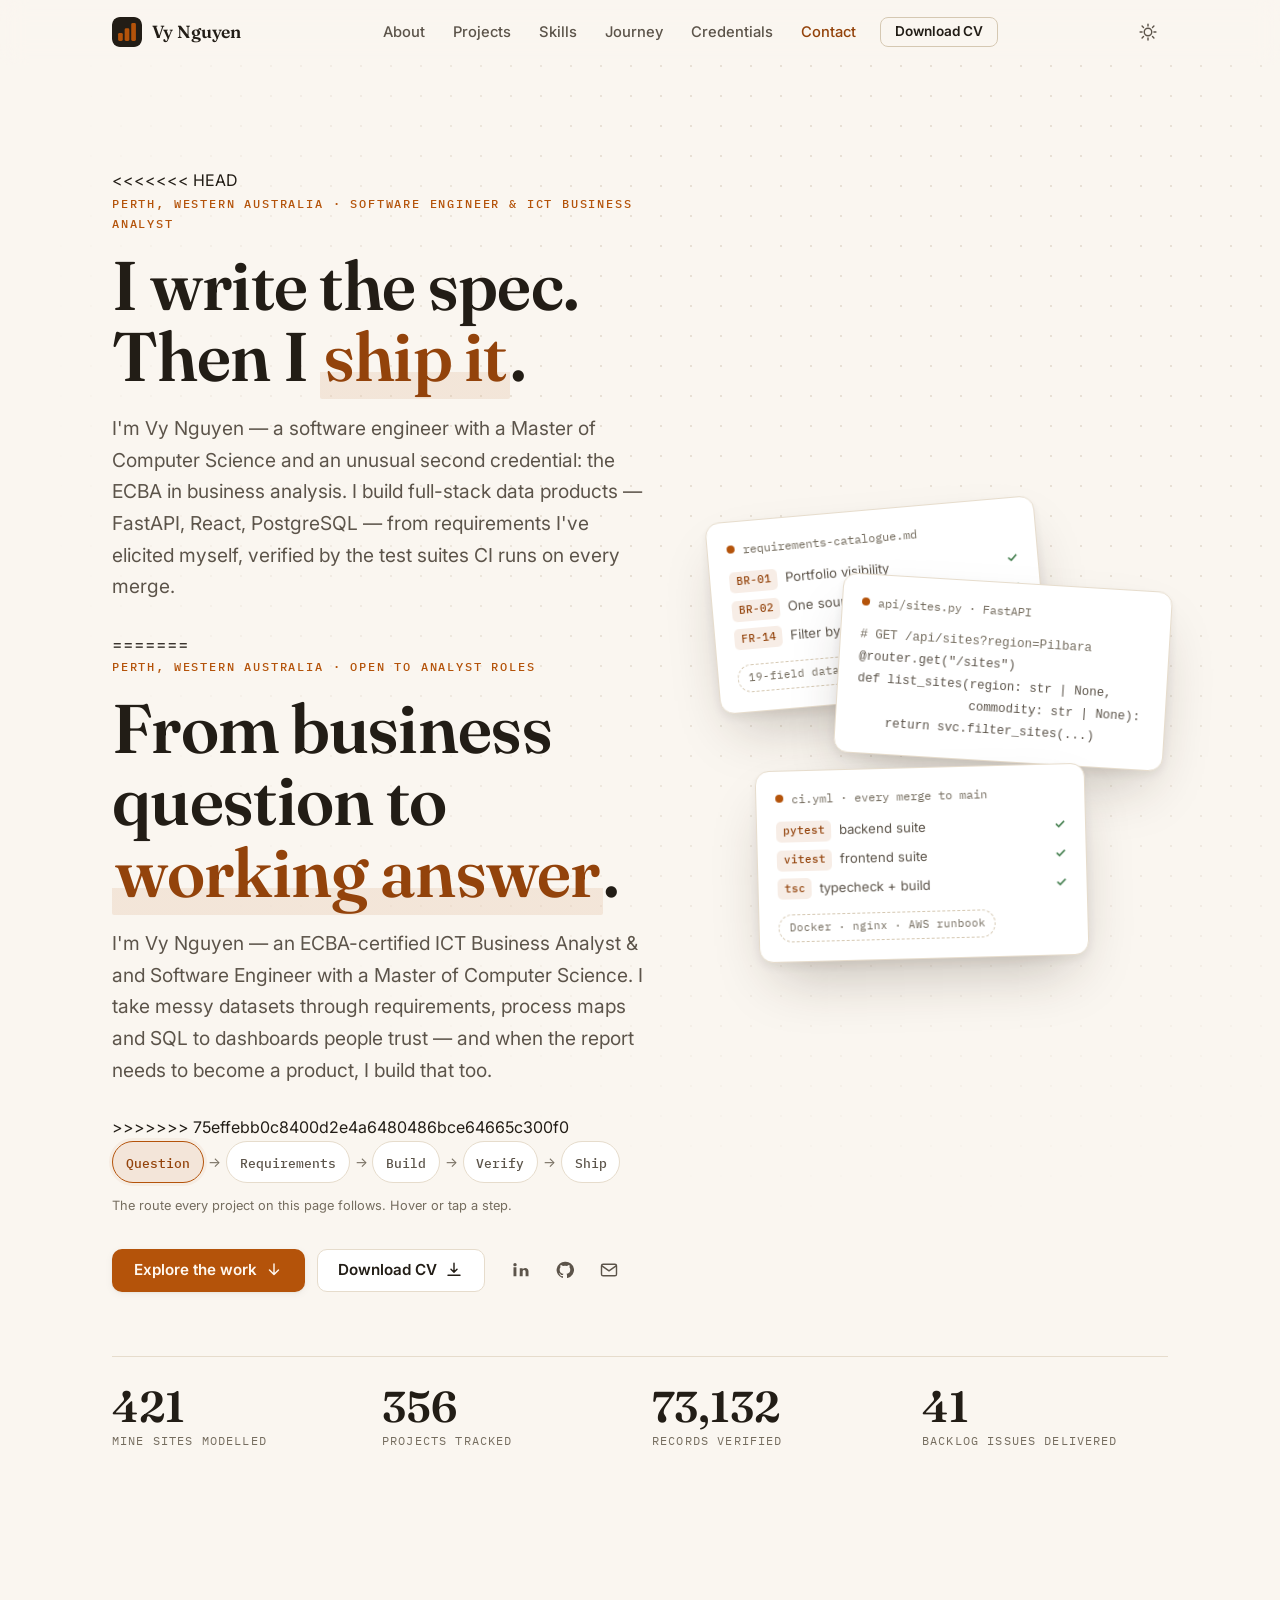
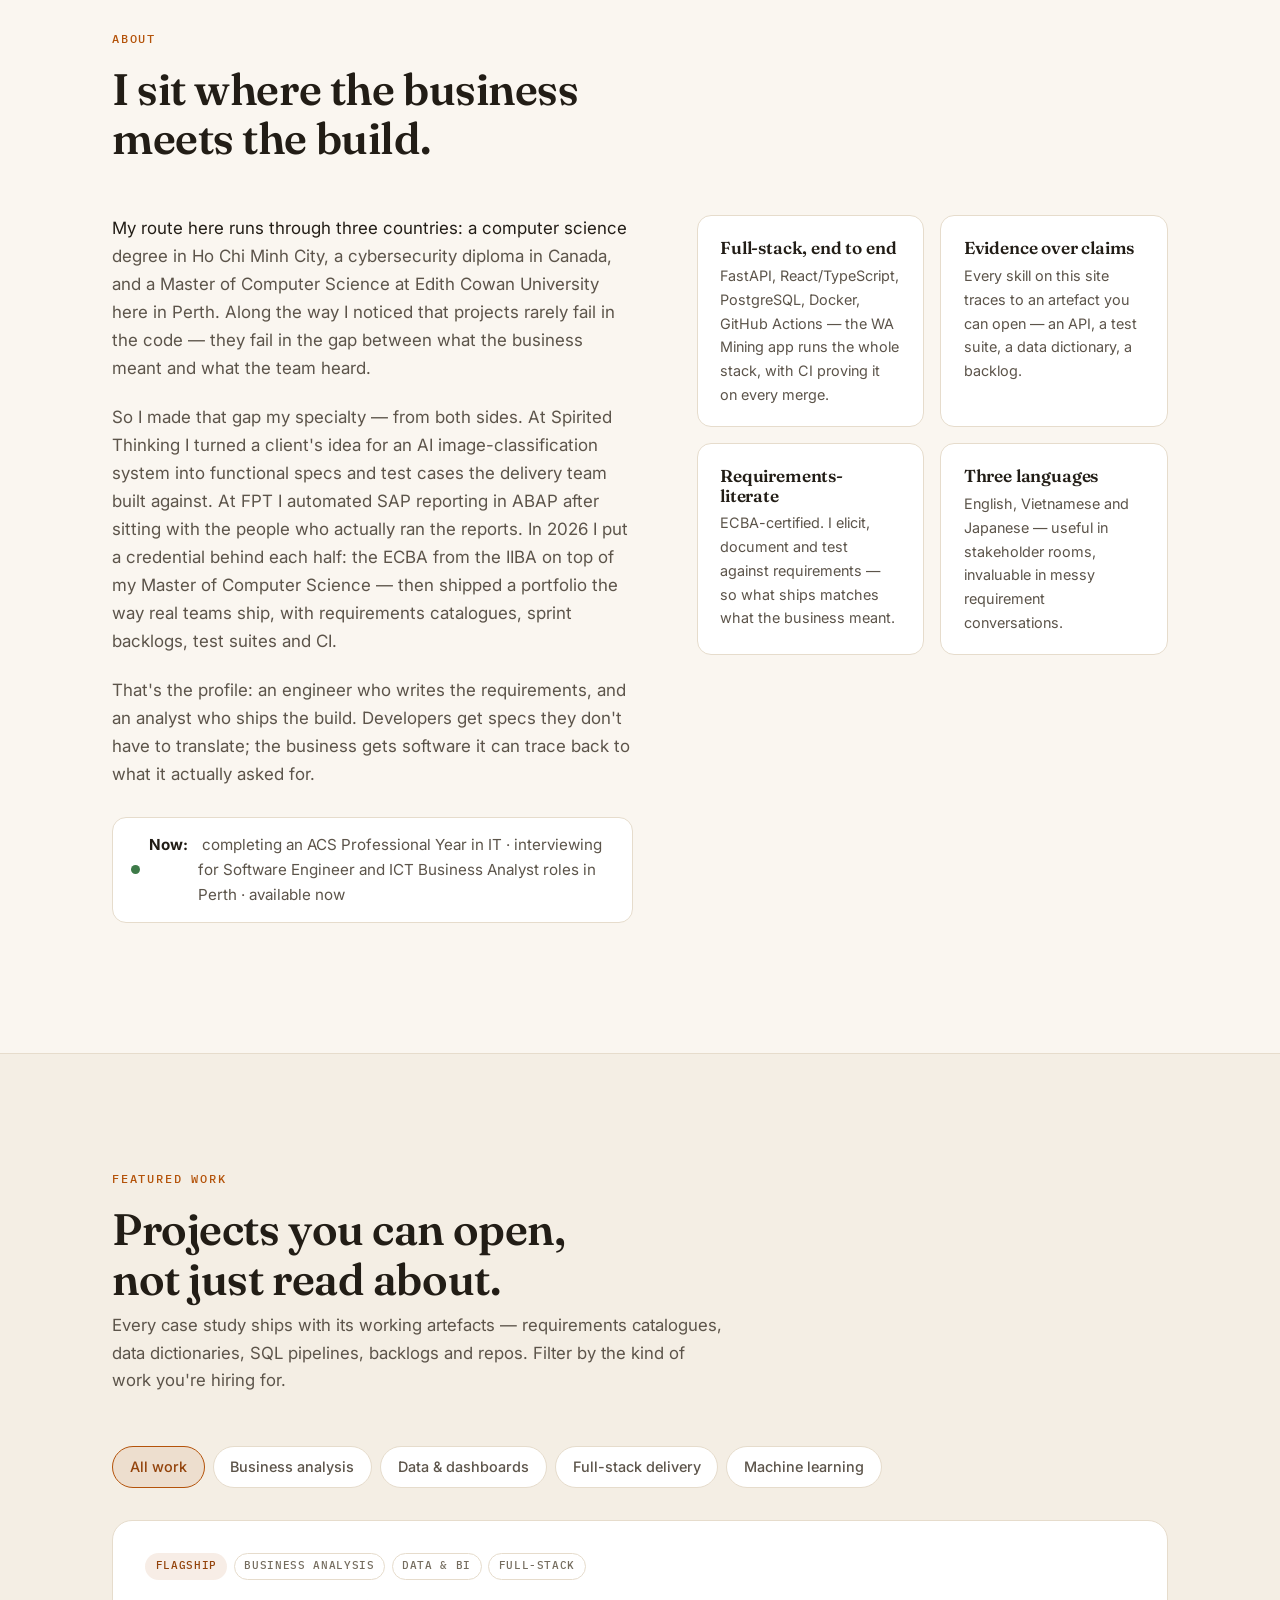
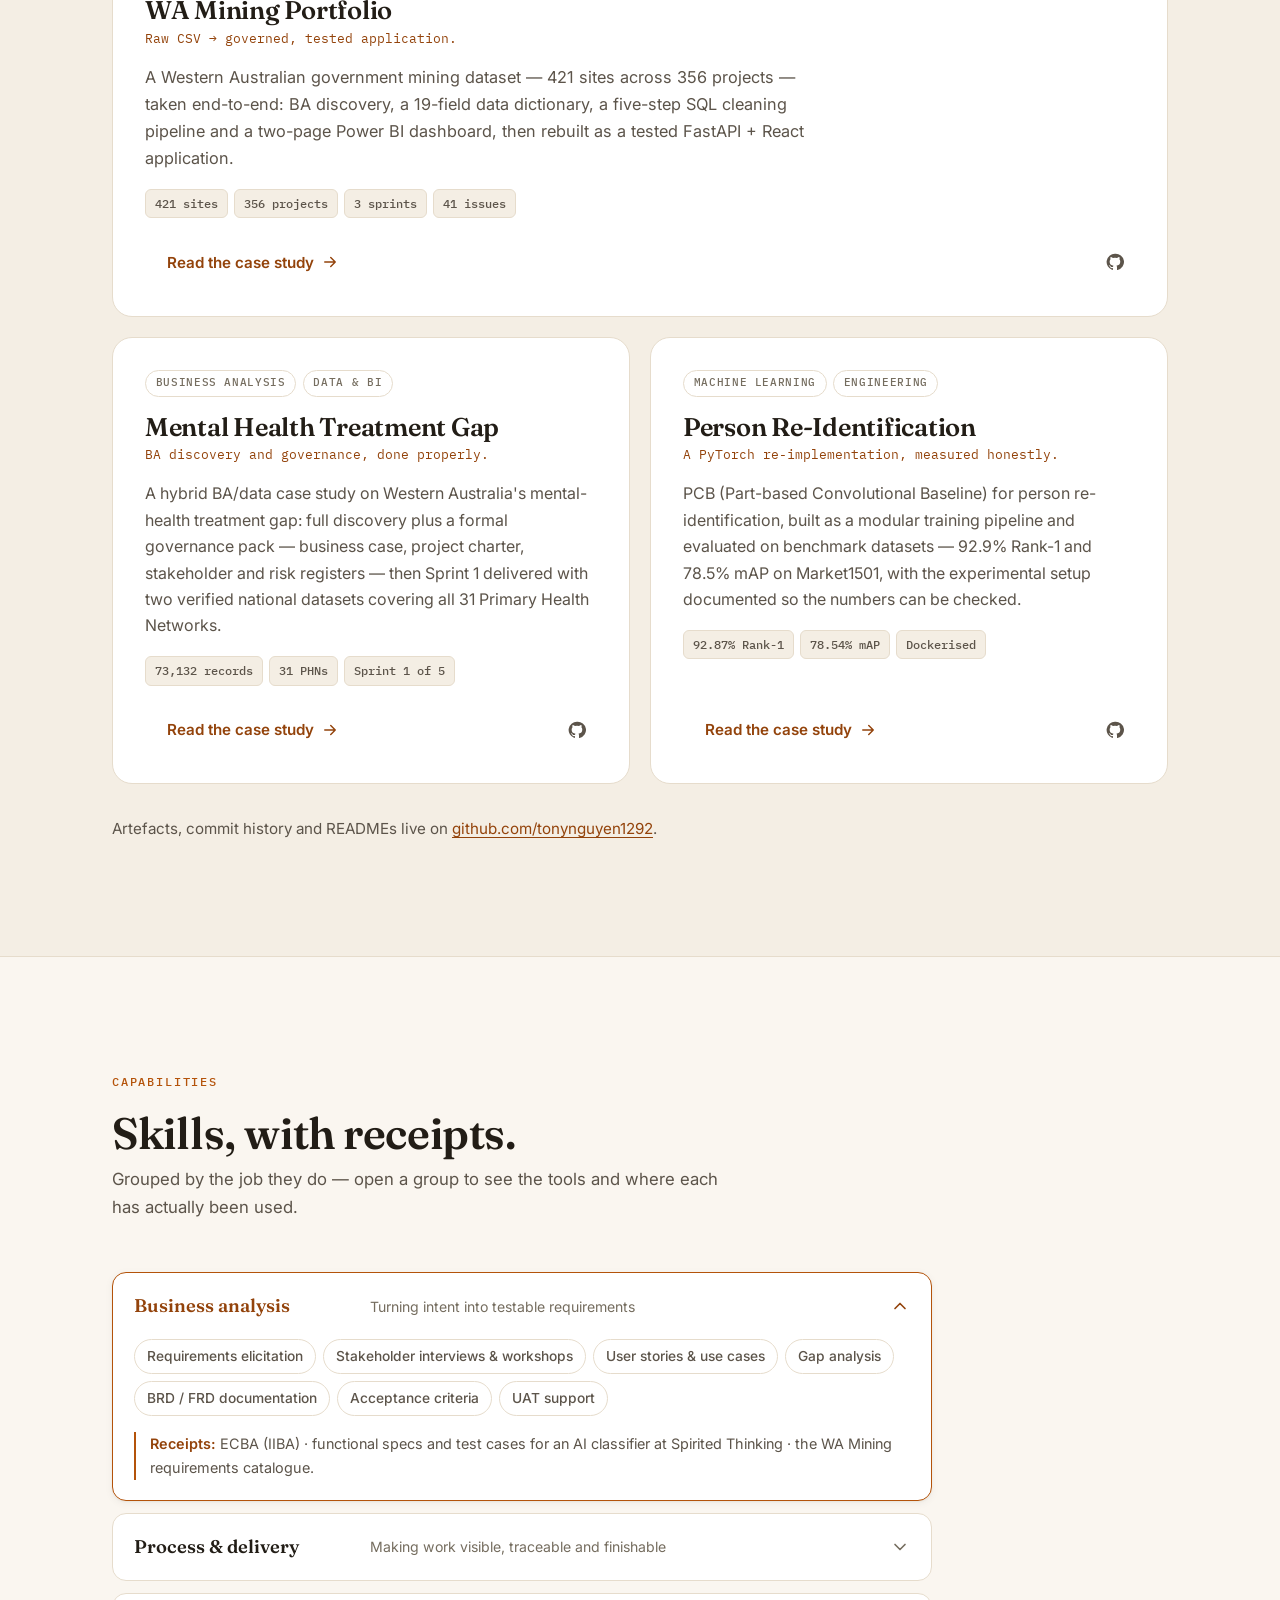
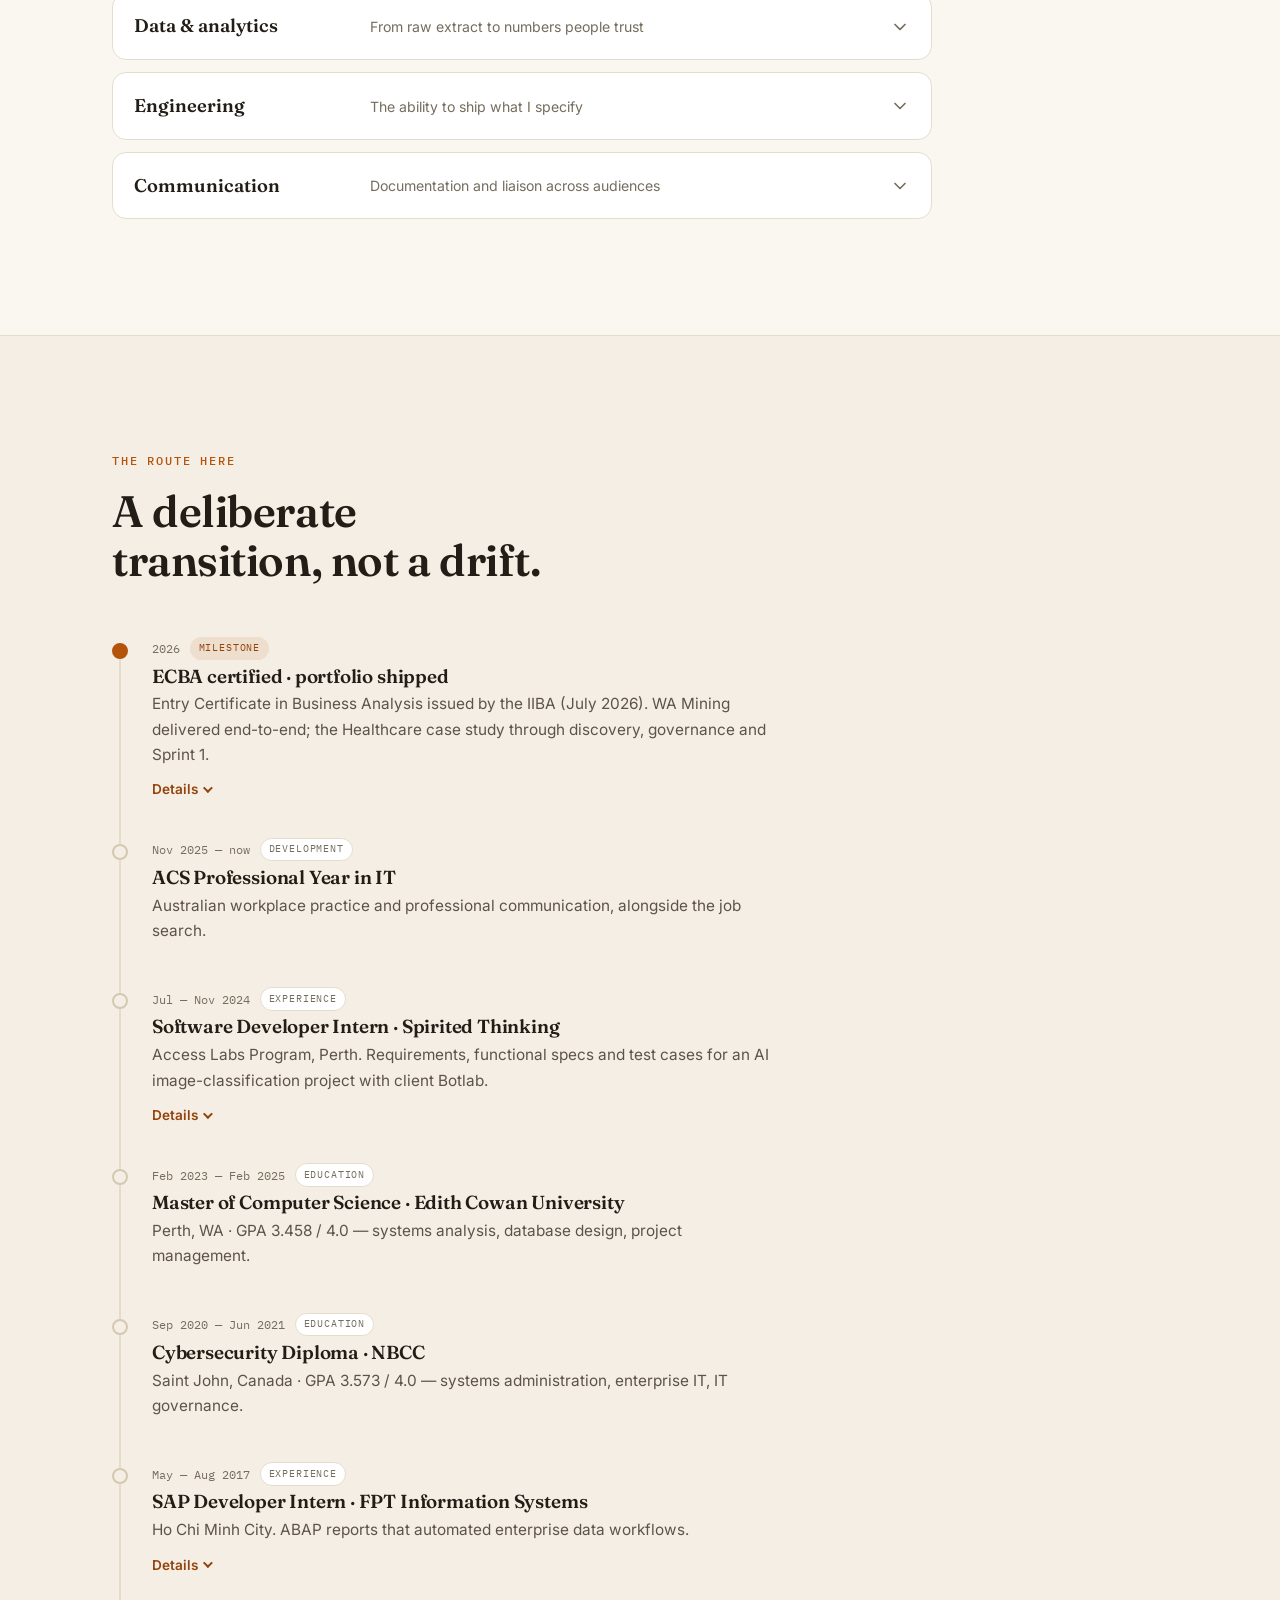
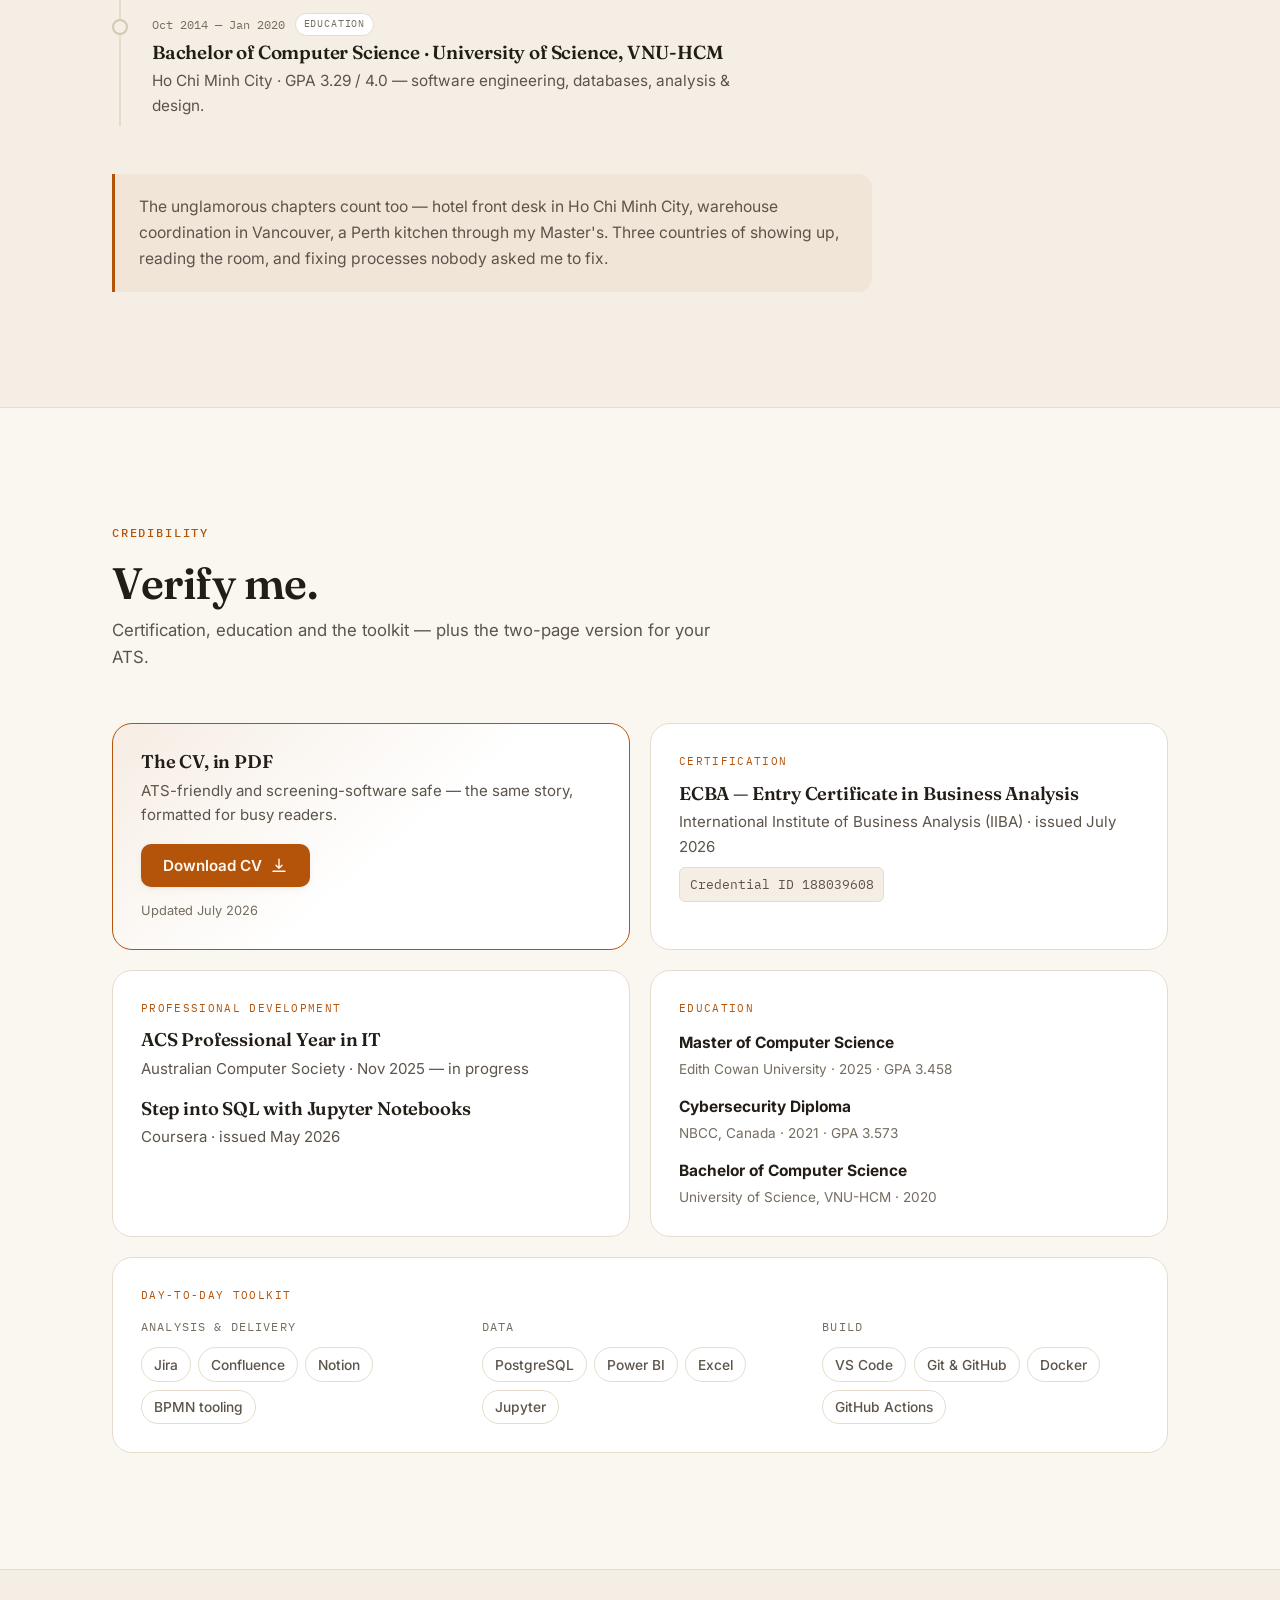
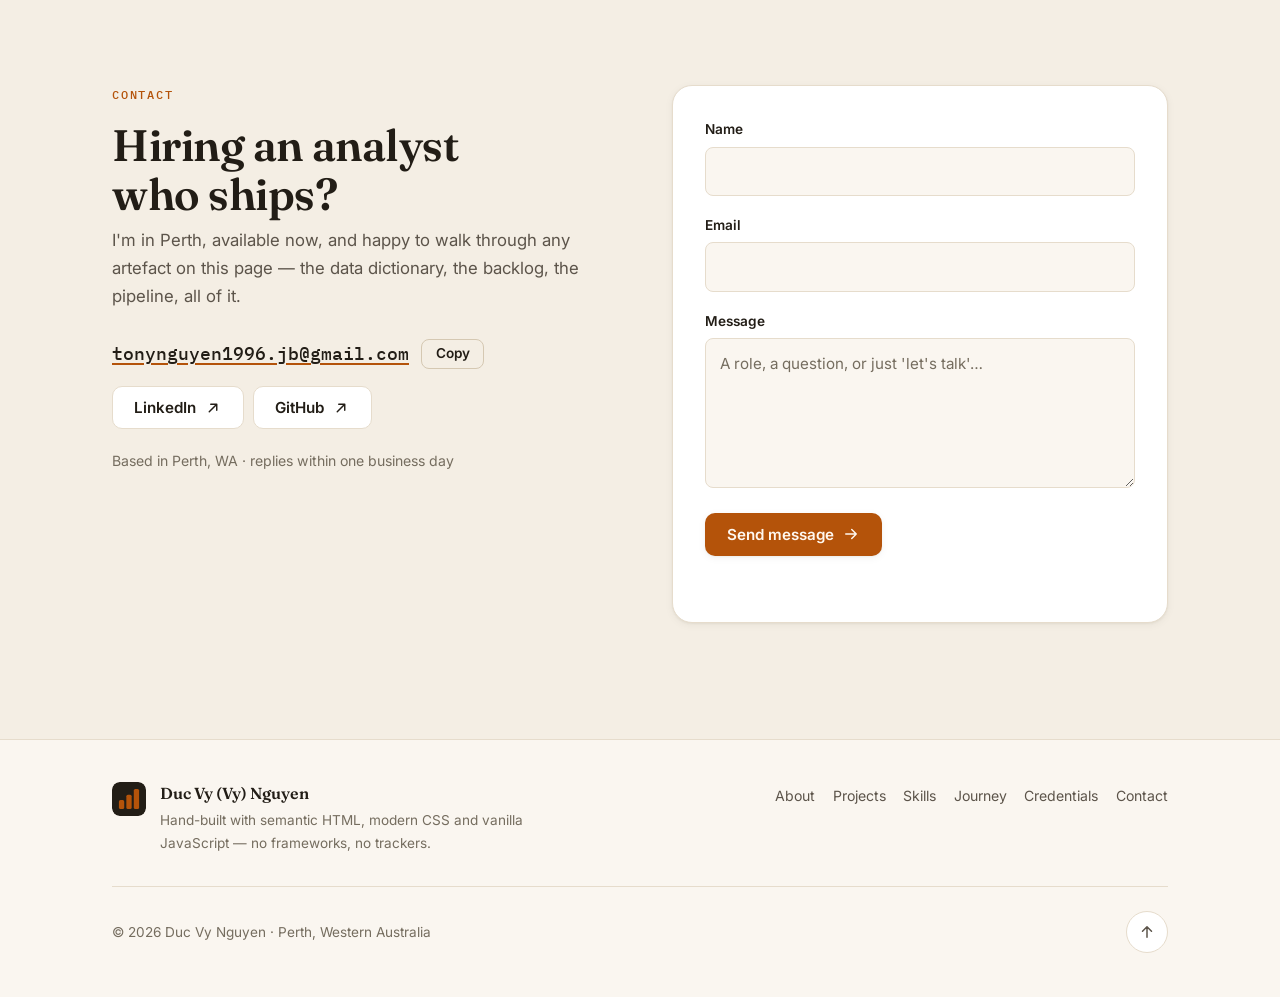
==== commit 99f41c29: "Resolve merge conflict in index.html" ====
--- a/index.html
+++ b/index.html
@@ -4,8 +4,8 @@
   <meta charset="UTF-8">
   <meta name="viewport" content="width=device-width, initial-scale=1">
 
-  <title>Vy Nguyen — Software Engineer &amp; ICT Business Analyst | Perth, WA</title>
-  <meta name="description" content="Perth software engineer with a Master of Computer Science and an ECBA. I take products from elicited requirements to tested FastAPI + React applications — with SQL and Power BI when the data needs to talk.">
+  <title>Vy Nguyen — Business Analyst &amp; Data Analyst | Perth, WA</title>
+  <meta name="description" content="ECBA-certified ICT Business Analyst &amp; and Software Engineer in Perth with a Master of Computer Science. I take messy datasets from requirements and process maps to SQL pipelines, Power BI dashboards and tested full-stack applications.">
   <meta name="author" content="Duc Vy Nguyen">
 
   <!-- Live domain. If you attach a custom domain later, update every URL below. -->
@@ -52,7 +52,11 @@
     "@type": "Person",
     "name": "Duc Vy Nguyen",
     "alternateName": "Vy Nguyen",
+<<<<<<< HEAD
     "jobTitle": "Software Engineer & ICT Business Analyst",
+=======
+    "jobTitle": "ICT Business Analyst and Software Engineer",
+>>>>>>> 75effebb0c8400d2e4a6480486bce64665c300f0
     "email": "mailto:tonynguyen1996.jb@gmail.com",
     "url": "https://vynguyen-perth.netlify.app/",
     "image": "https://vynguyen-perth.netlify.app/assets/og-image.png",
@@ -122,9 +126,15 @@
       <div class="hero-backdrop" aria-hidden="true"></div>
       <div class="container hero-grid">
         <div class="hero-copy">
+<<<<<<< HEAD
           <p class="eyebrow reveal">Perth, Western Australia · software engineer &amp; ICT business analyst</p>
           <h1 class="hero-title reveal">I write the spec. Then I <em class="hero-em">ship it</em>.</h1>
           <p class="hero-lede reveal">I'm Vy Nguyen — a software engineer with a Master of Computer Science and an unusual second credential: the ECBA in business analysis. I build full-stack data products — FastAPI, React, PostgreSQL — from requirements I've elicited myself, verified by the test suites CI runs on every merge.</p>
+=======
+          <p class="eyebrow reveal">Perth, Western Australia · open to analyst roles</p>
+          <h1 class="hero-title reveal">From business question to <em class="hero-em">working answer</em>.</h1>
+          <p class="hero-lede reveal">I'm Vy Nguyen — an ECBA-certified ICT Business Analyst &amp; and Software Engineer with a Master of Computer Science. I take messy datasets through requirements, process maps and SQL to dashboards people trust — and when the report needs to become a product, I build that too.</p>
+>>>>>>> 75effebb0c8400d2e4a6480486bce64665c300f0
 
           <div class="pipeline reveal" role="group" aria-label="How every project here travels: question, requirements, build, verify, ship. Select a step for detail.">
             <div class="pipe-steps" id="pipeline">
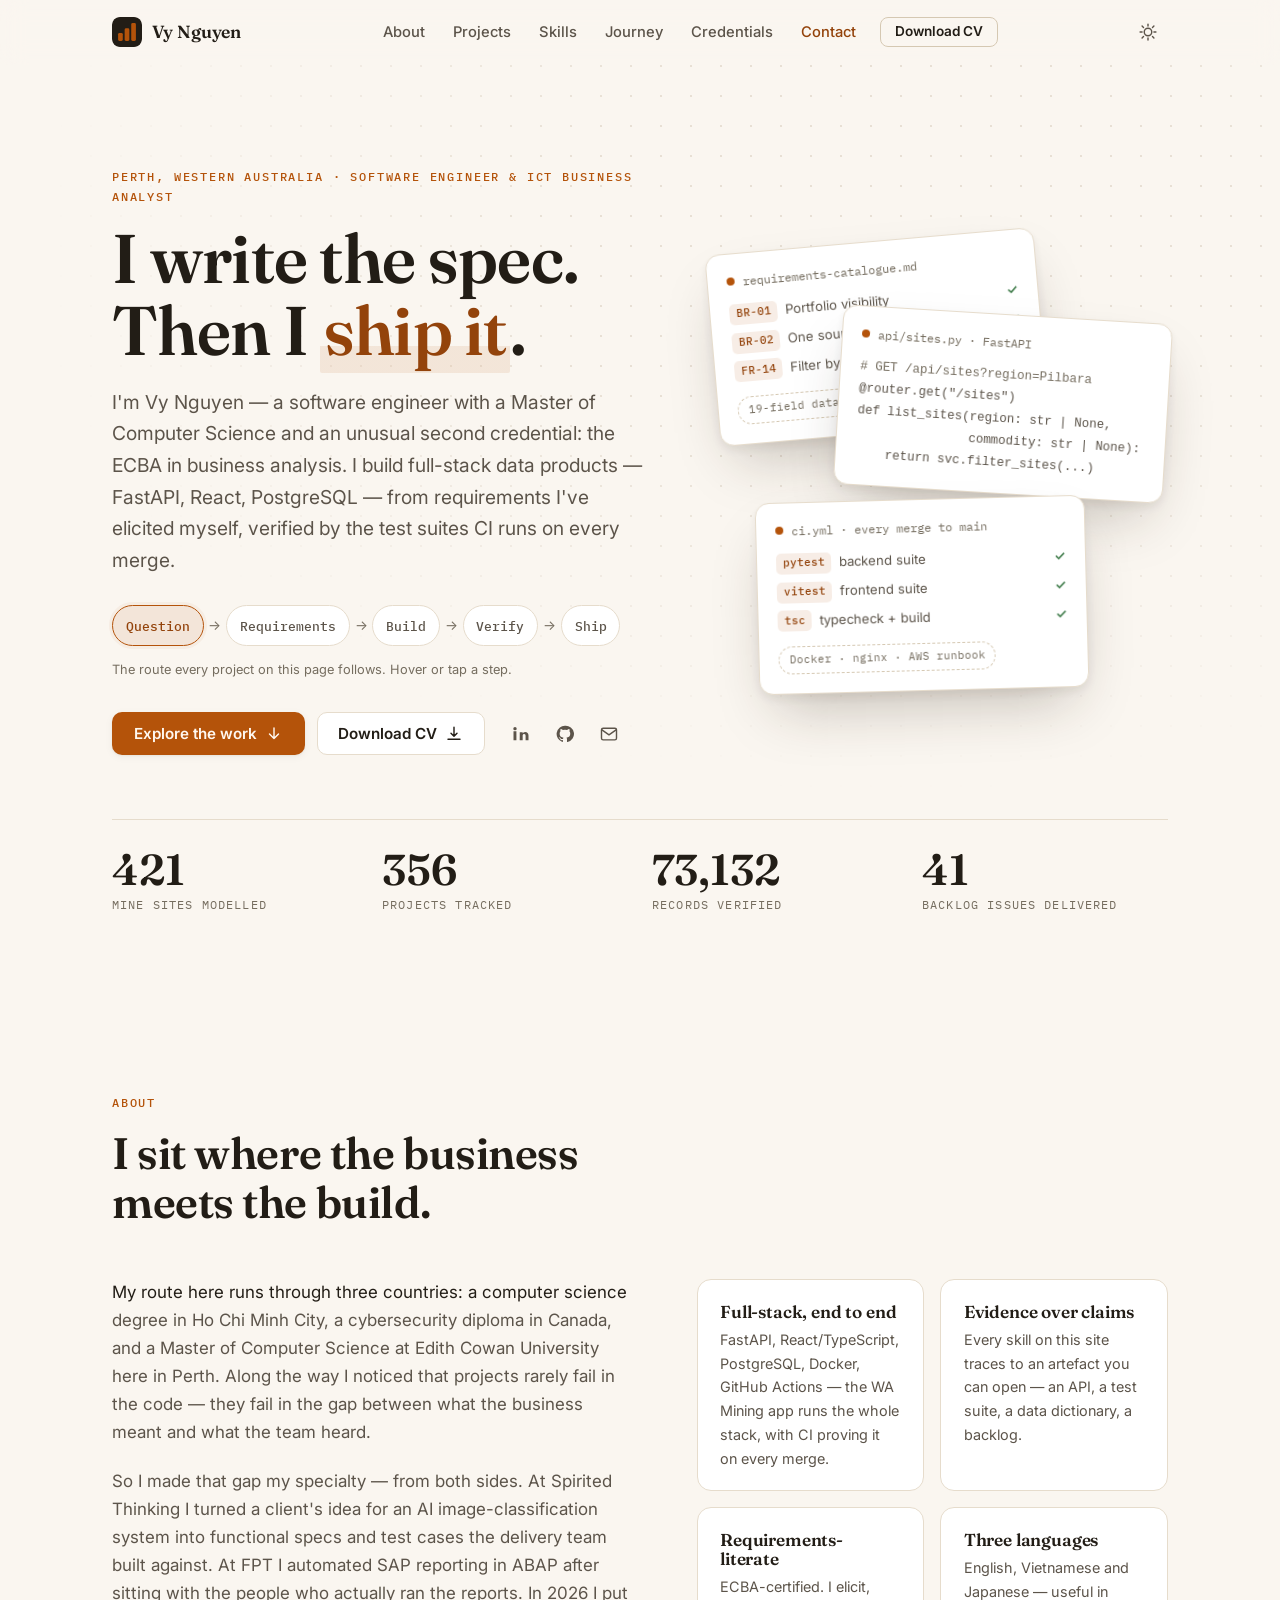
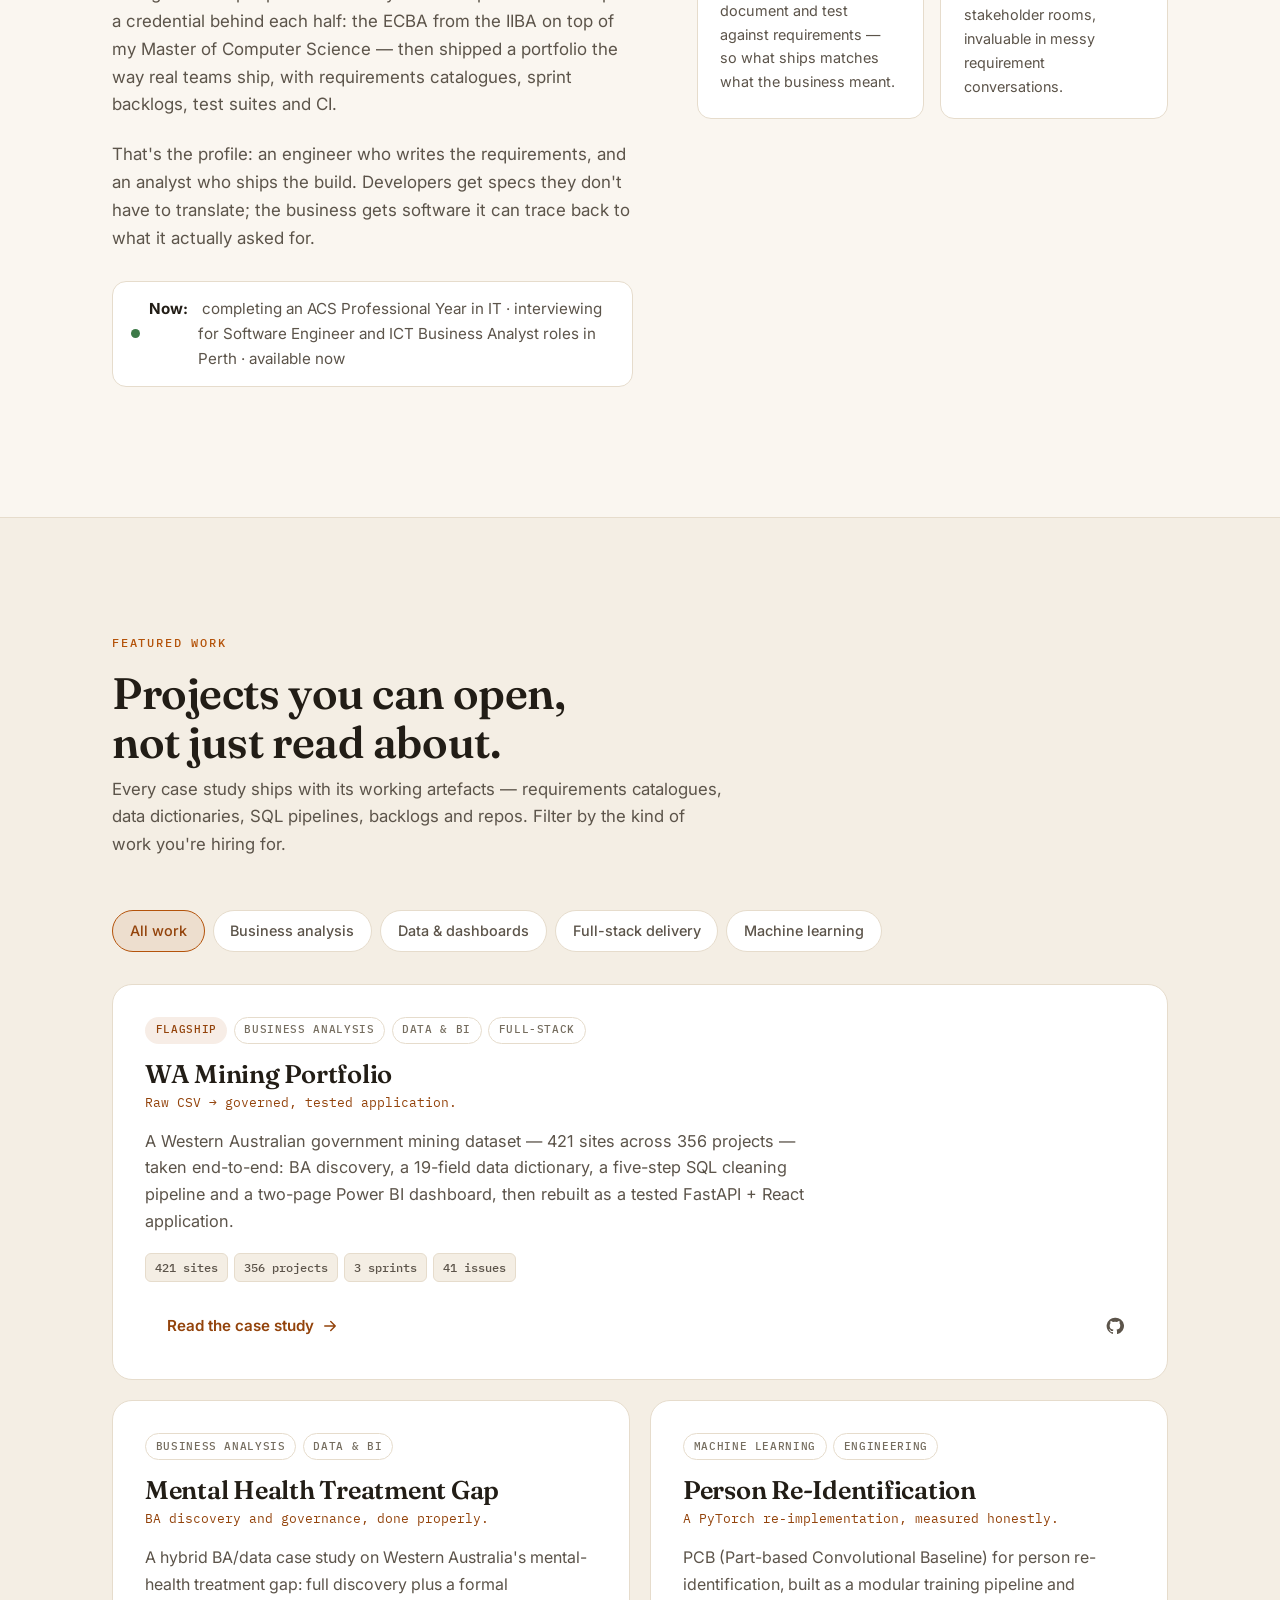
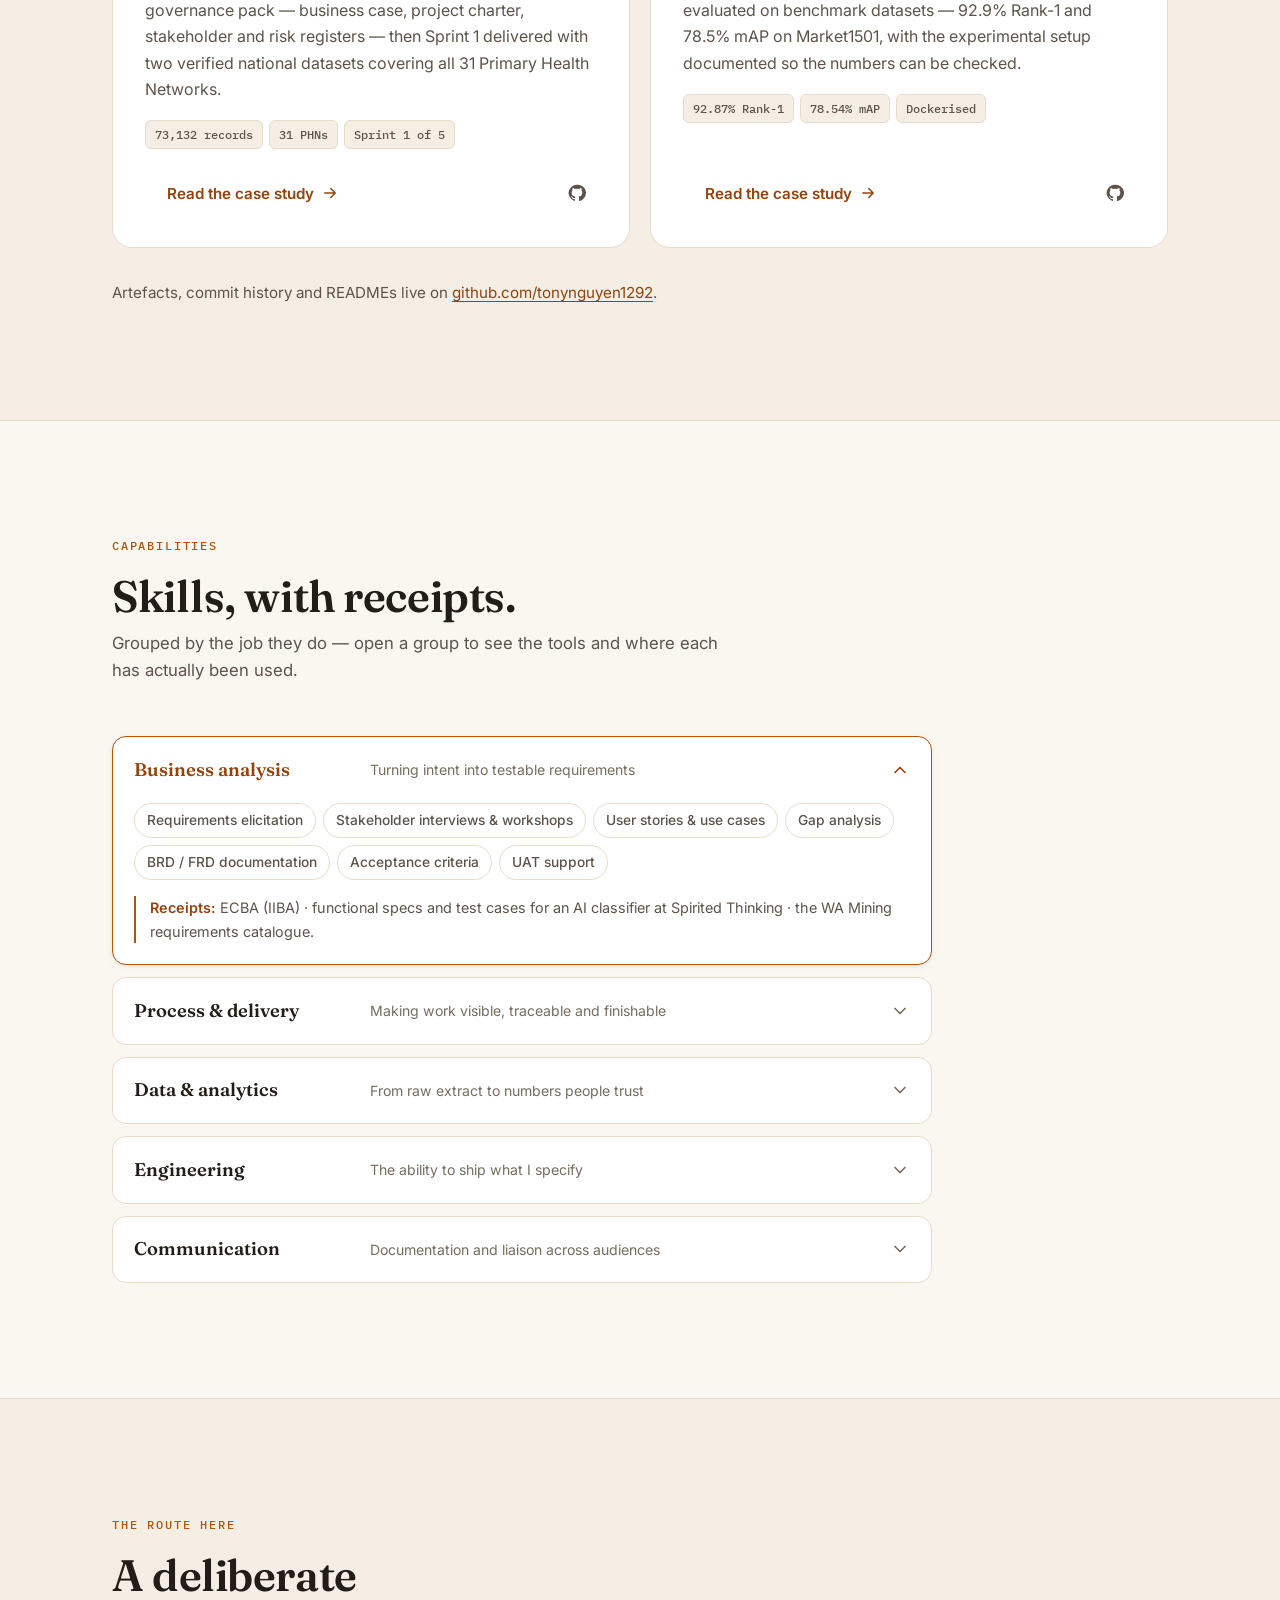
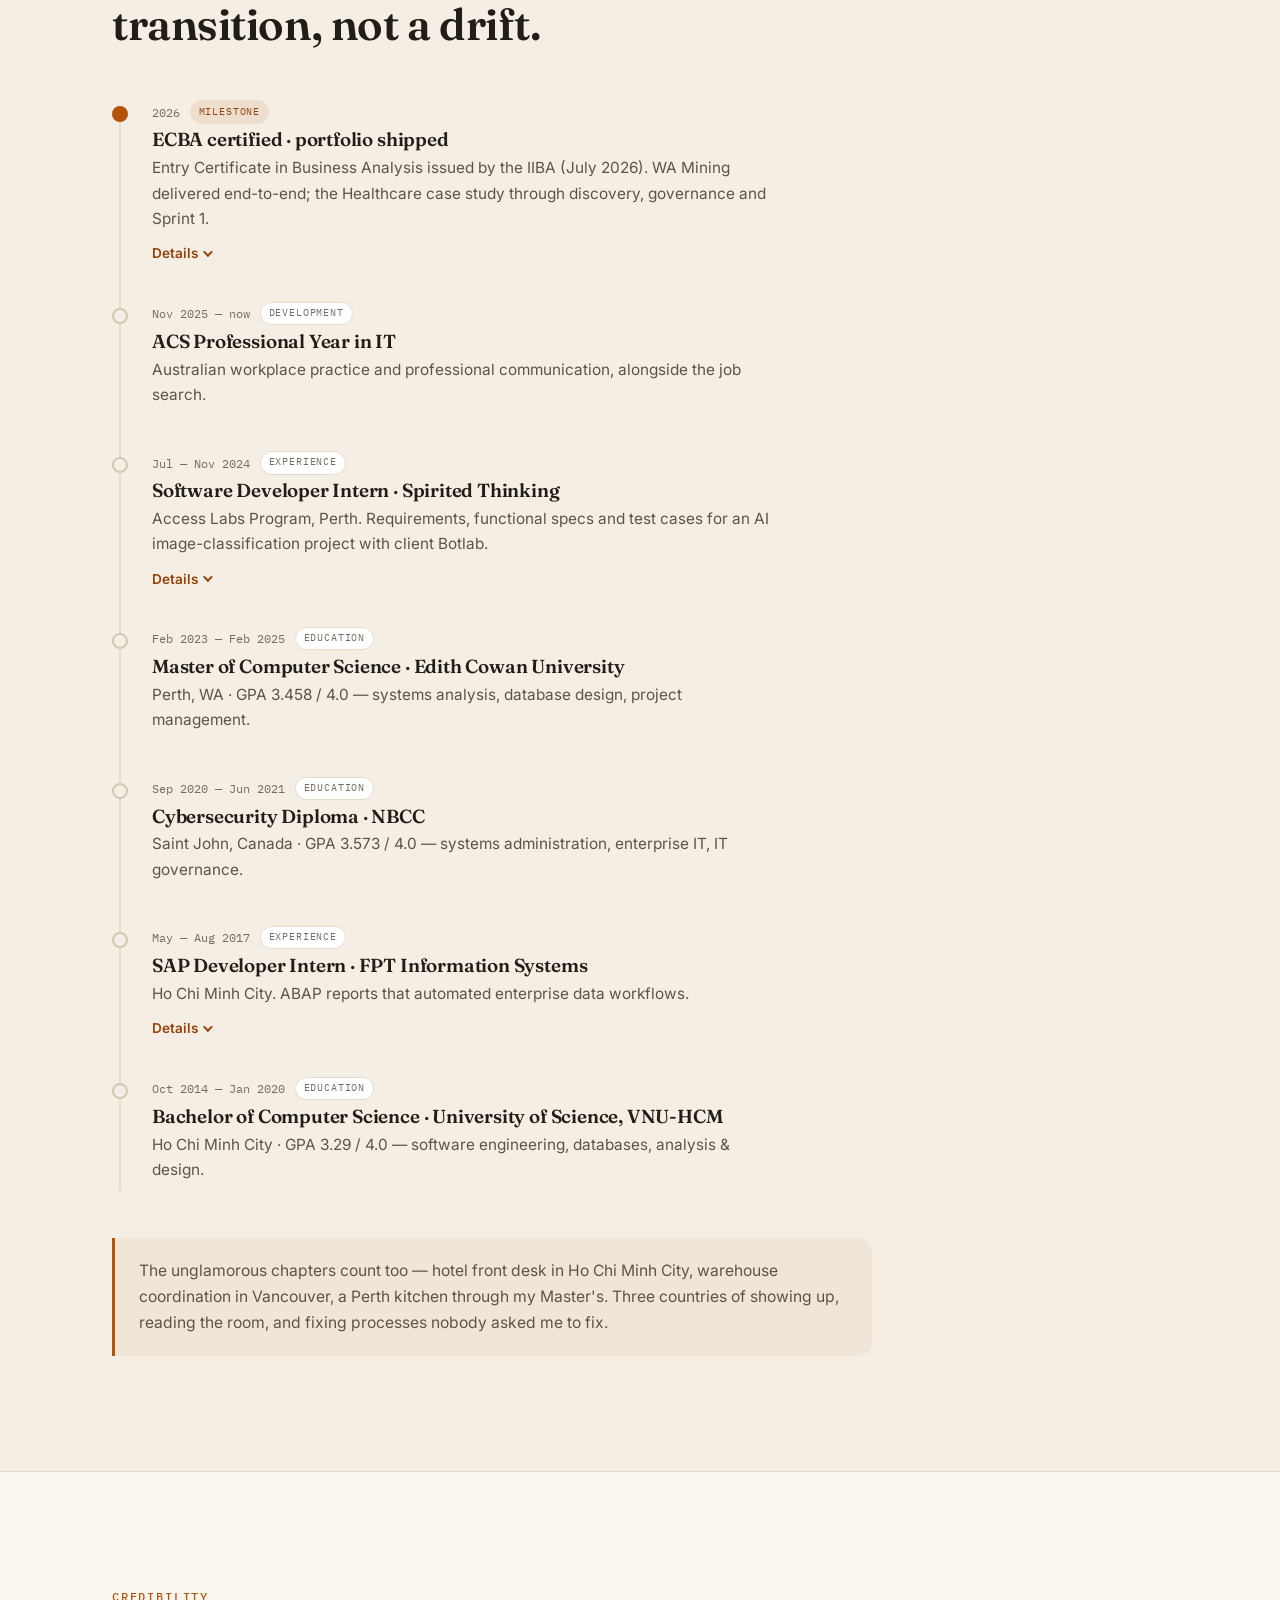
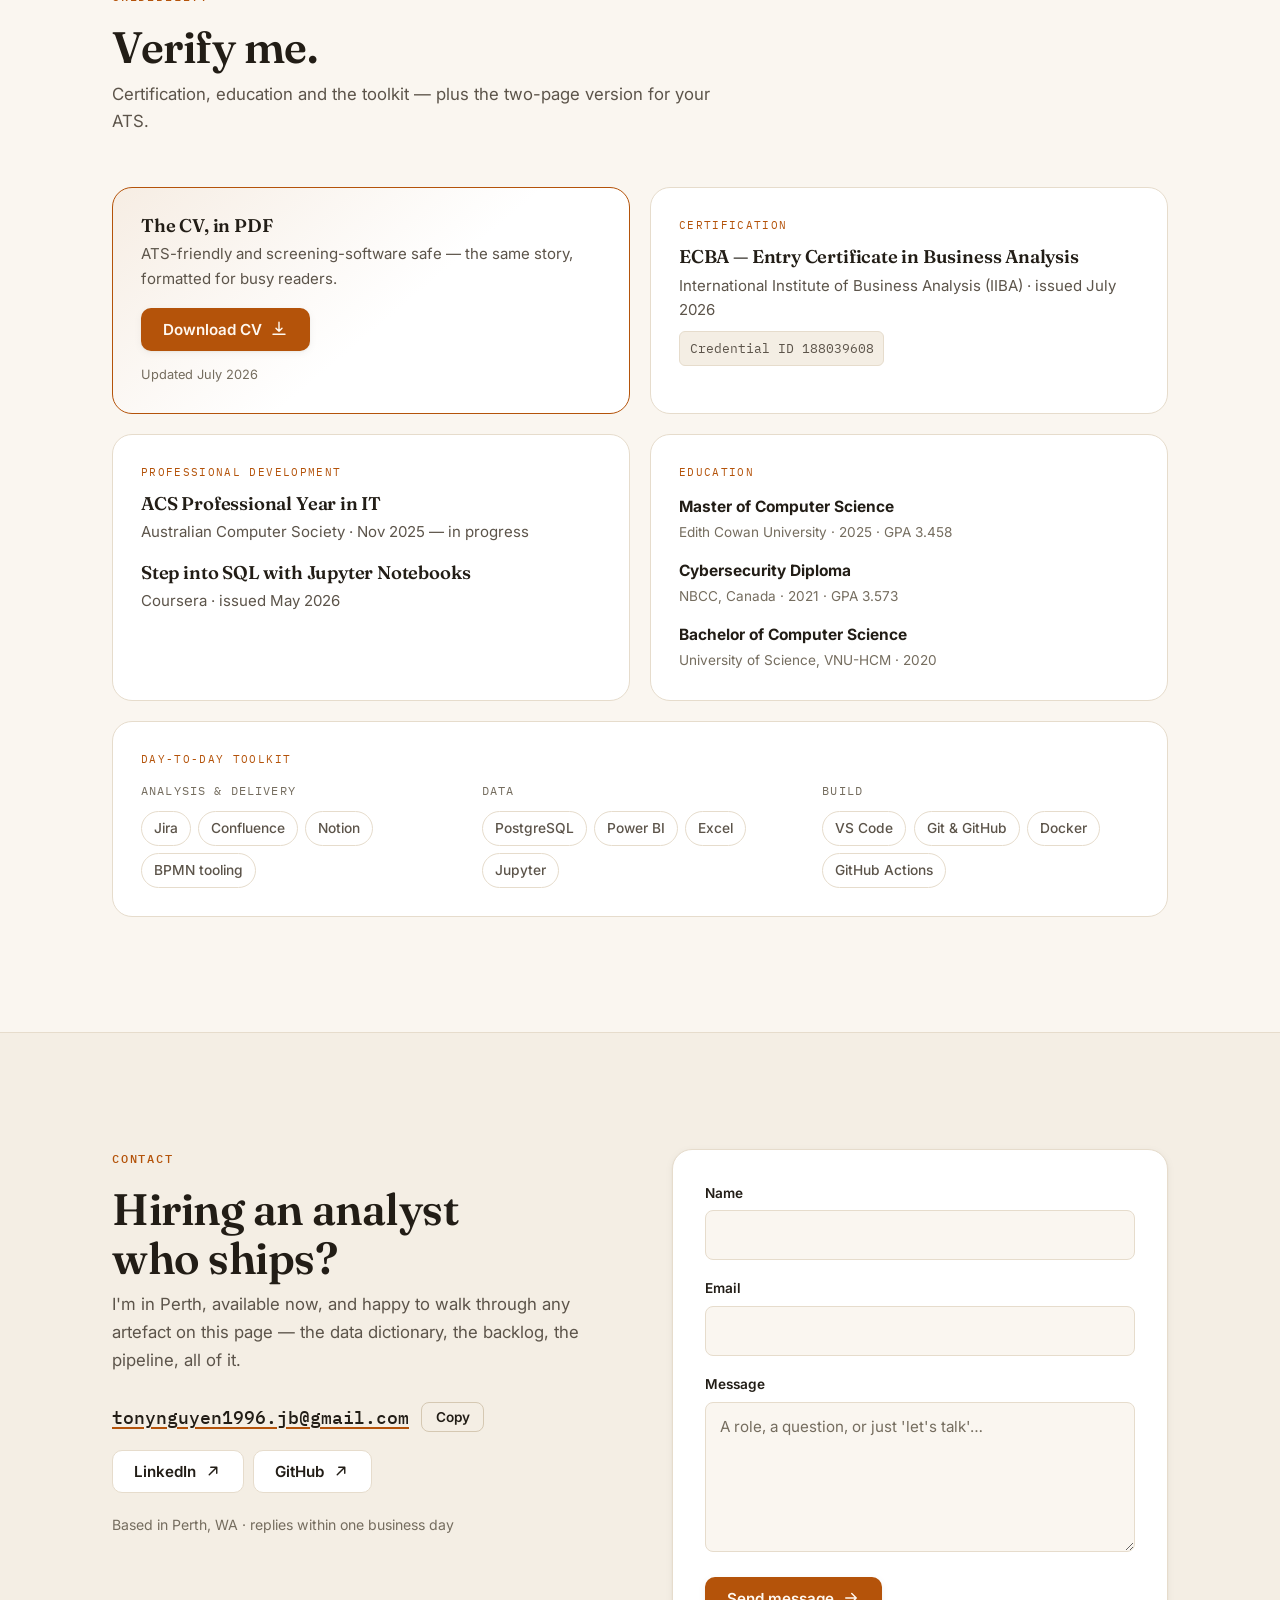
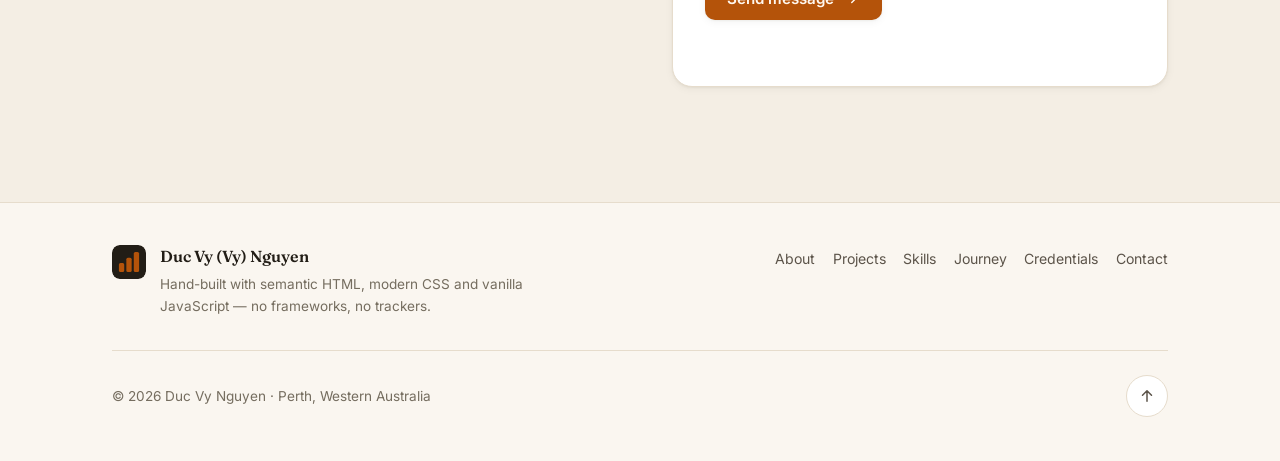
==== commit 4b4daa38: "Resolve changes in index.html" ====
--- a/index.html
+++ b/index.html
@@ -52,11 +52,7 @@
     "@type": "Person",
     "name": "Duc Vy Nguyen",
     "alternateName": "Vy Nguyen",
-<<<<<<< HEAD
     "jobTitle": "Software Engineer & ICT Business Analyst",
-=======
-    "jobTitle": "ICT Business Analyst and Software Engineer",
->>>>>>> 75effebb0c8400d2e4a6480486bce64665c300f0
     "email": "mailto:tonynguyen1996.jb@gmail.com",
     "url": "https://vynguyen-perth.netlify.app/",
     "image": "https://vynguyen-perth.netlify.app/assets/og-image.png",
@@ -126,15 +122,9 @@
       <div class="hero-backdrop" aria-hidden="true"></div>
       <div class="container hero-grid">
         <div class="hero-copy">
-<<<<<<< HEAD
           <p class="eyebrow reveal">Perth, Western Australia · software engineer &amp; ICT business analyst</p>
           <h1 class="hero-title reveal">I write the spec. Then I <em class="hero-em">ship it</em>.</h1>
           <p class="hero-lede reveal">I'm Vy Nguyen — a software engineer with a Master of Computer Science and an unusual second credential: the ECBA in business analysis. I build full-stack data products — FastAPI, React, PostgreSQL — from requirements I've elicited myself, verified by the test suites CI runs on every merge.</p>
-=======
-          <p class="eyebrow reveal">Perth, Western Australia · open to analyst roles</p>
-          <h1 class="hero-title reveal">From business question to <em class="hero-em">working answer</em>.</h1>
-          <p class="hero-lede reveal">I'm Vy Nguyen — an ECBA-certified ICT Business Analyst &amp; and Software Engineer with a Master of Computer Science. I take messy datasets through requirements, process maps and SQL to dashboards people trust — and when the report needs to become a product, I build that too.</p>
->>>>>>> 75effebb0c8400d2e4a6480486bce64665c300f0
 
           <div class="pipeline reveal" role="group" aria-label="How every project here travels: question, requirements, build, verify, ship. Select a step for detail.">
             <div class="pipe-steps" id="pipeline">
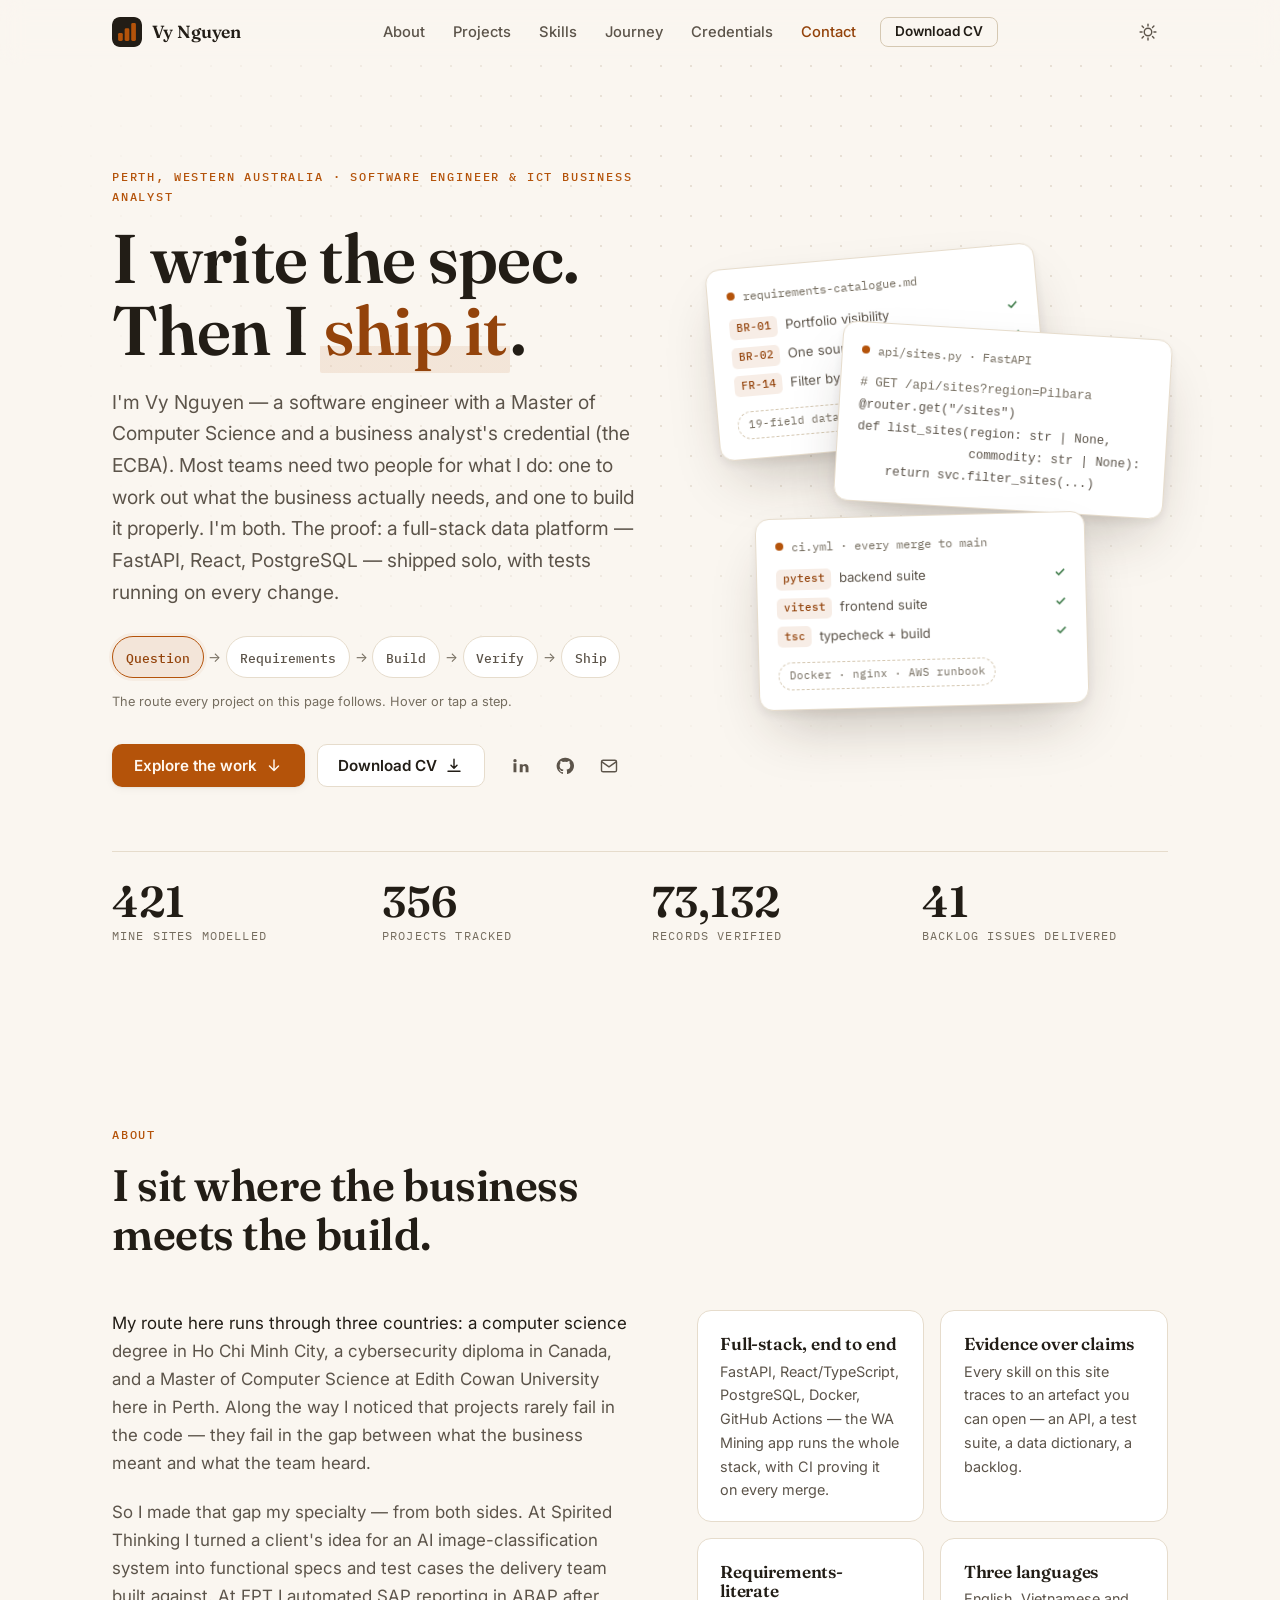
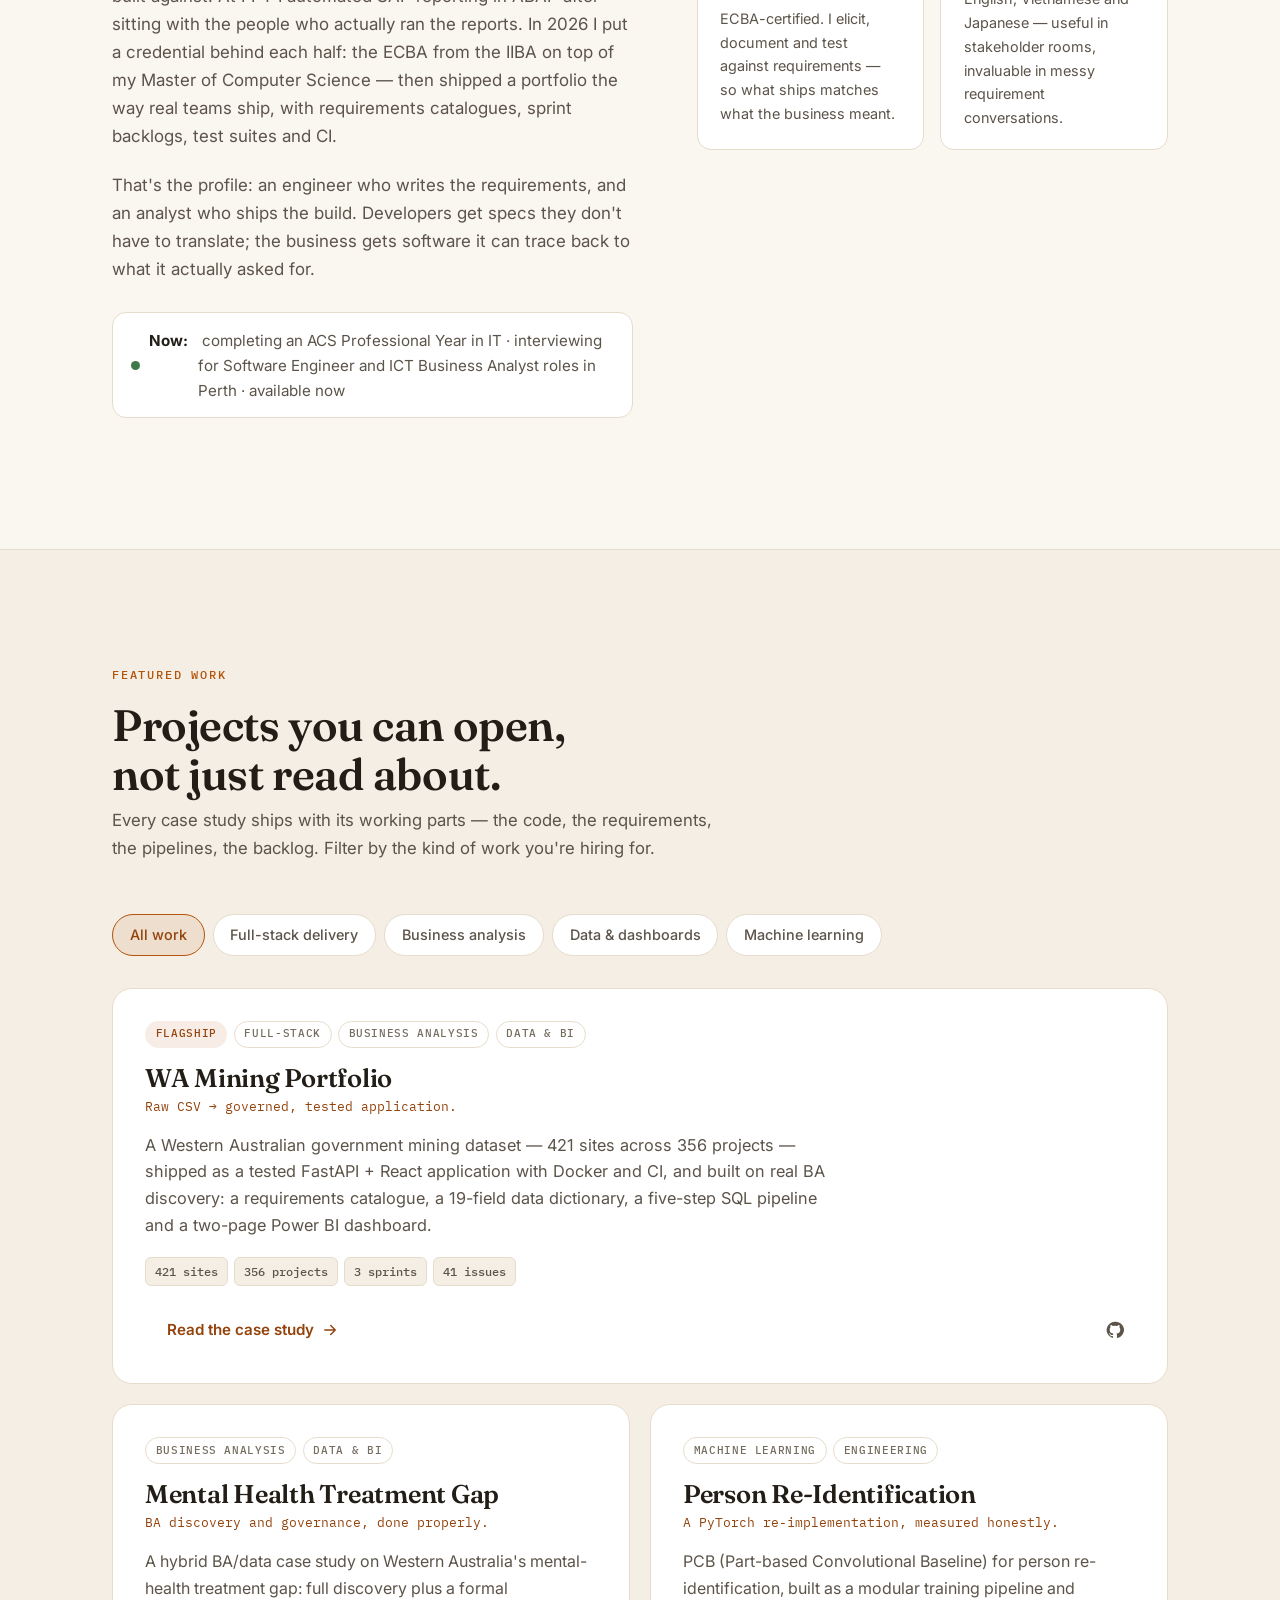
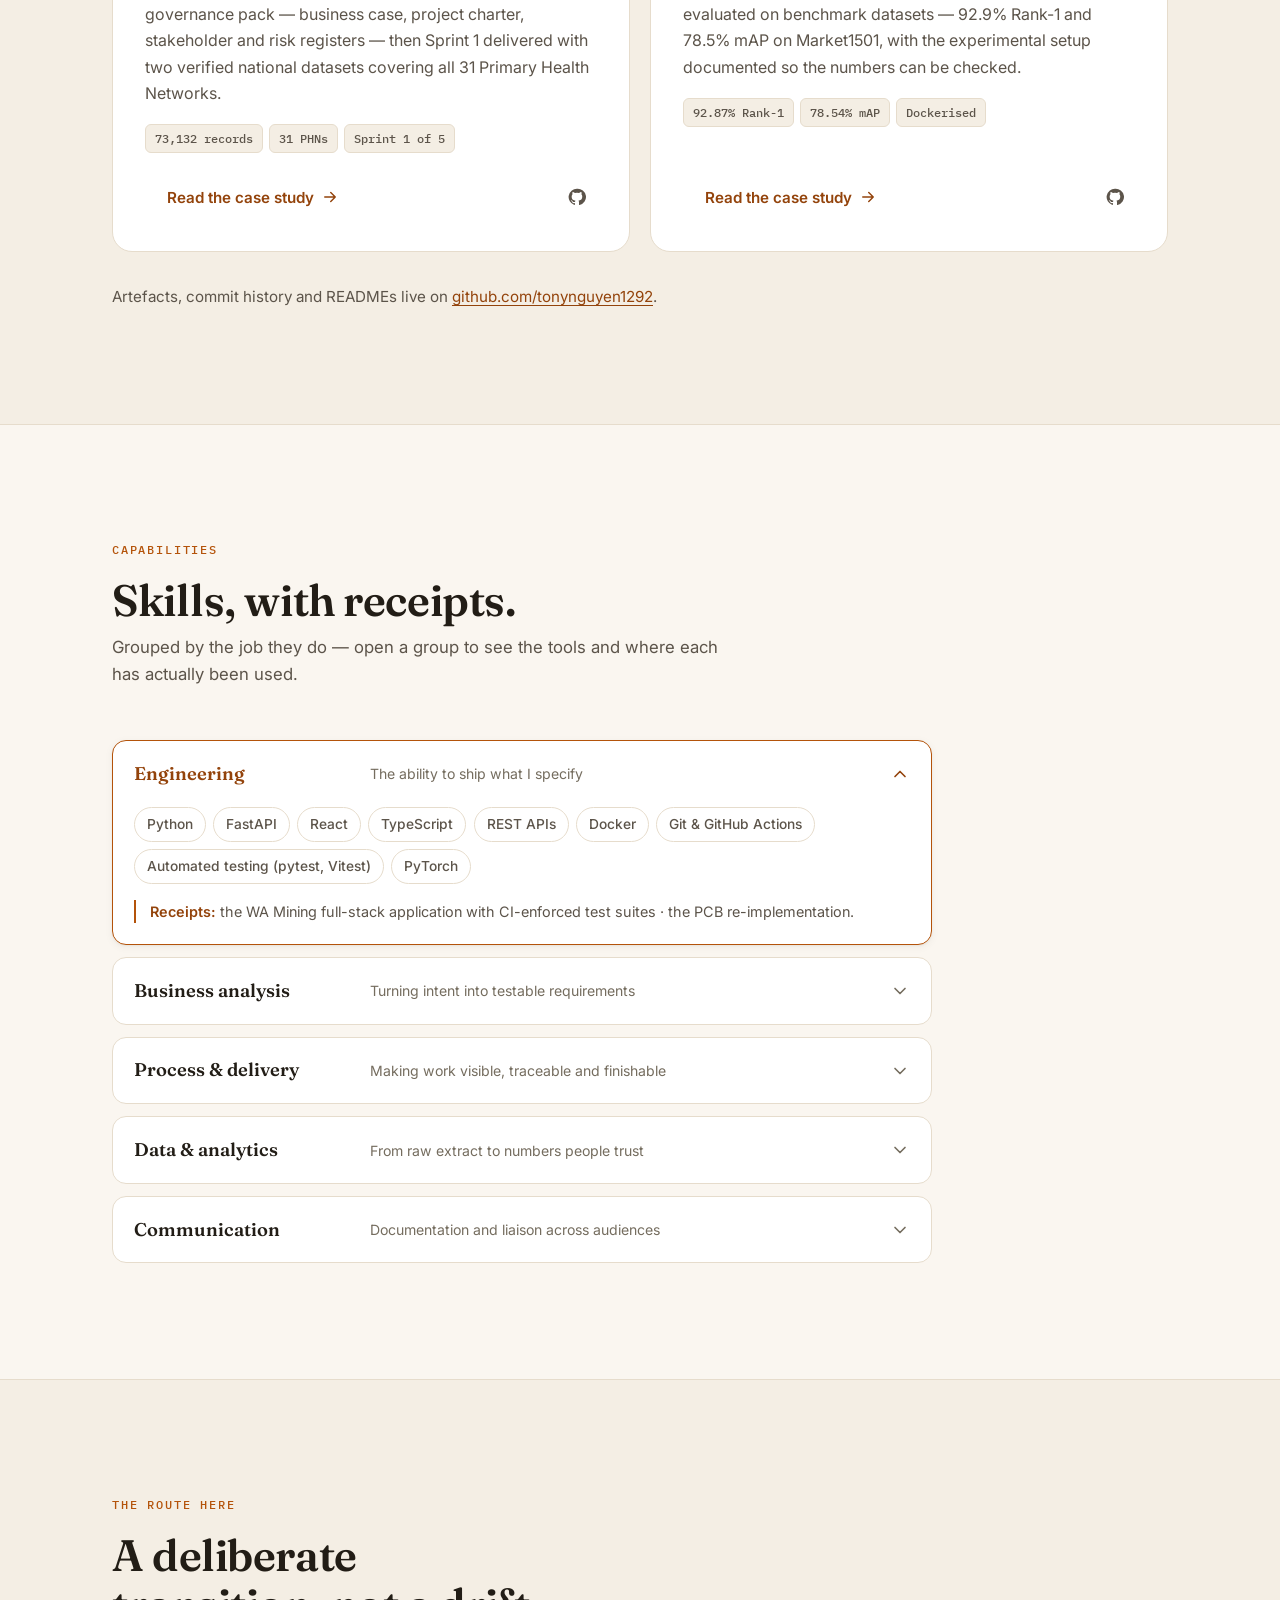
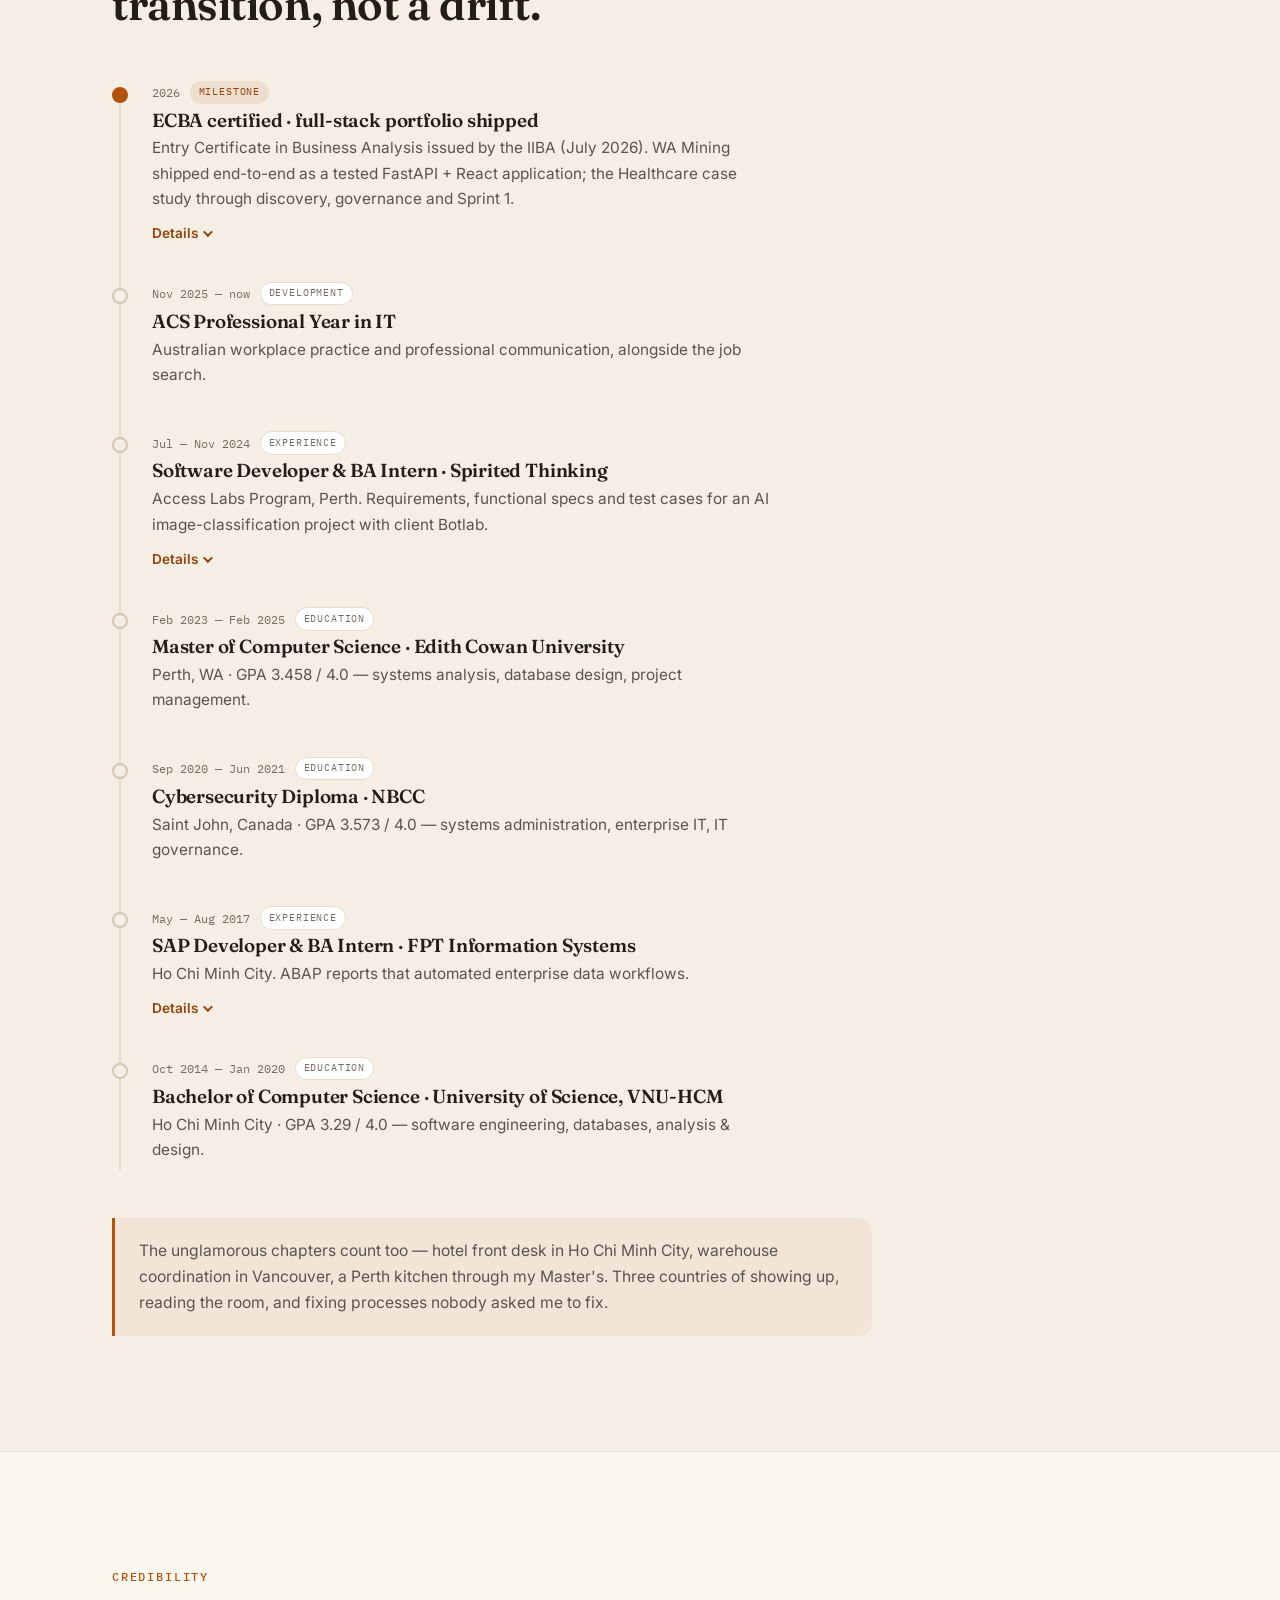
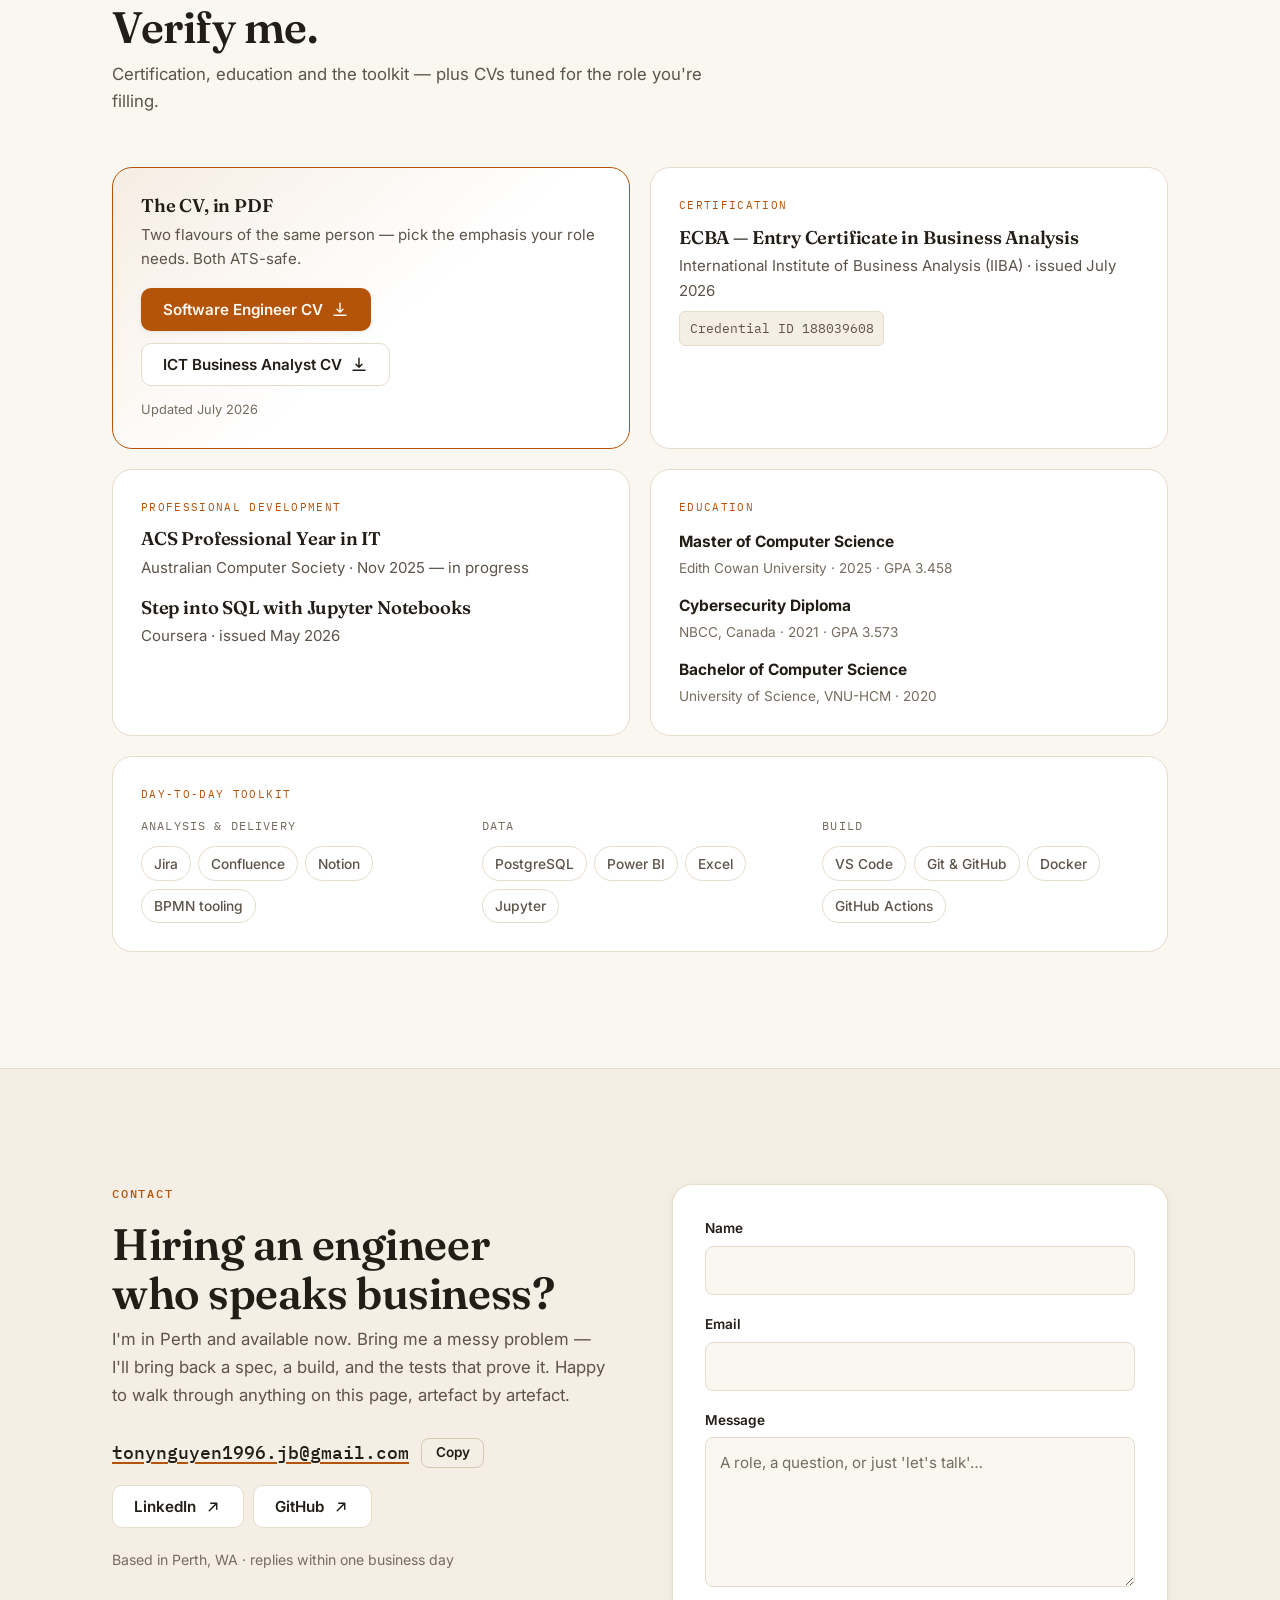
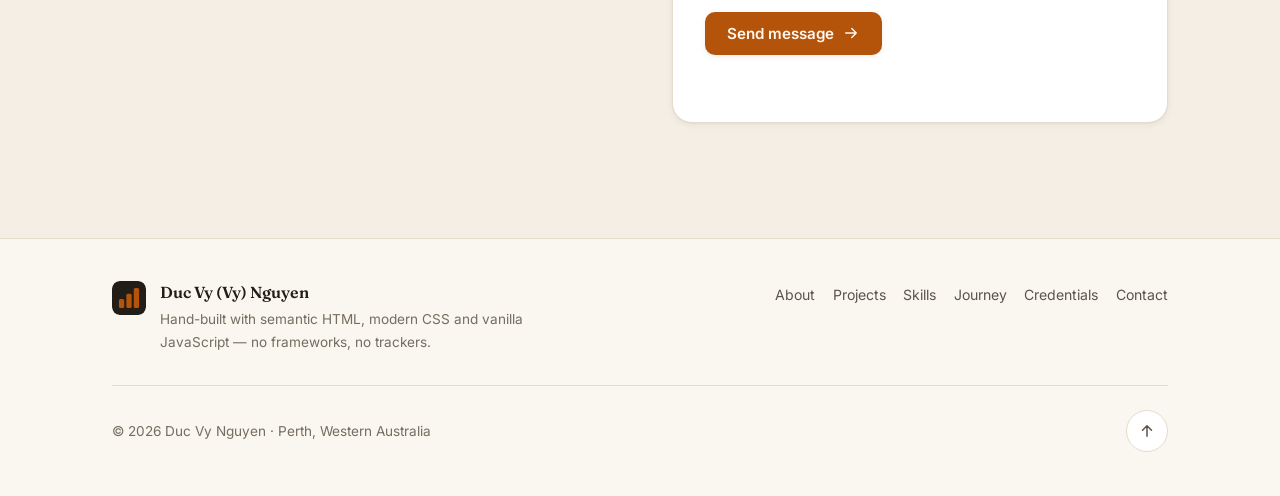
==== commit 06a5d0f3: "Reposition site to Software Engineer & ICT Business Analyst; add IELTS page - Hero: SE-first identit" ====
--- a/index.html
+++ b/index.html
@@ -4,8 +4,8 @@
   <meta charset="UTF-8">
   <meta name="viewport" content="width=device-width, initial-scale=1">
 
-  <title>Vy Nguyen — Business Analyst &amp; Data Analyst | Perth, WA</title>
-  <meta name="description" content="ECBA-certified ICT Business Analyst &amp; and Software Engineer in Perth with a Master of Computer Science. I take messy datasets from requirements and process maps to SQL pipelines, Power BI dashboards and tested full-stack applications.">
+  <title>Vy Nguyen — Software Engineer &amp; ICT Business Analyst | Perth, WA</title>
+  <meta name="description" content="Perth software engineer and ICT business analyst (ECBA, Master of Computer Science). I take products from elicited requirements to tested FastAPI + React applications — with SQL and Power BI when the data needs to talk.">
   <meta name="author" content="Duc Vy Nguyen">
 
   <!-- Live domain. If you attach a custom domain later, update every URL below. -->
@@ -124,7 +124,7 @@
         <div class="hero-copy">
           <p class="eyebrow reveal">Perth, Western Australia · software engineer &amp; ICT business analyst</p>
           <h1 class="hero-title reveal">I write the spec. Then I <em class="hero-em">ship it</em>.</h1>
-          <p class="hero-lede reveal">I'm Vy Nguyen — a software engineer with a Master of Computer Science and an unusual second credential: the ECBA in business analysis. I build full-stack data products — FastAPI, React, PostgreSQL — from requirements I've elicited myself, verified by the test suites CI runs on every merge.</p>
+          <p class="hero-lede reveal">I'm Vy Nguyen — a software engineer with a Master of Computer Science and a business analyst's credential (the ECBA). Most teams need two people for what I do: one to work out what the business actually needs, and one to build it properly. I'm both. The proof: a full-stack data platform — FastAPI, React, PostgreSQL — shipped solo, with tests running on every change.</p>
 
           <div class="pipeline reveal" role="group" aria-label="How every project here travels: question, requirements, build, verify, ship. Select a step for detail.">
             <div class="pipe-steps" id="pipeline">
@@ -265,14 +265,14 @@
         <header class="section-head reveal">
           <p class="eyebrow">Featured work</p>
           <h2 id="projects-title">Projects you can open, not just read about.</h2>
-          <p class="section-sub">Every case study ships with its working artefacts — requirements catalogues, data dictionaries, SQL pipelines, backlogs and repos. Filter by the kind of work you're hiring for.</p>
+          <p class="section-sub">Every case study ships with its working parts — the code, the requirements, the pipelines, the backlog. Filter by the kind of work you're hiring for.</p>
         </header>
 
         <div class="filter-bar reveal" role="group" aria-label="Filter projects by discipline">
           <button class="filter-chip is-active" type="button" data-filter="all" aria-pressed="true">All work</button>
+          <button class="filter-chip" type="button" data-filter="build" aria-pressed="false">Full-stack delivery</button>
           <button class="filter-chip" type="button" data-filter="ba" aria-pressed="false">Business analysis</button>
           <button class="filter-chip" type="button" data-filter="data" aria-pressed="false">Data &amp; dashboards</button>
-          <button class="filter-chip" type="button" data-filter="build" aria-pressed="false">Full-stack delivery</button>
           <button class="filter-chip" type="button" data-filter="ml" aria-pressed="false">Machine learning</button>
         </div>
 
@@ -281,13 +281,13 @@
           <article class="project-card project-card--featured reveal" data-cats="ba data build" tabindex="-1">
             <div class="project-tags">
               <span class="tag tag--accent">Flagship</span>
+              <span class="tag">Full-stack</span>
               <span class="tag">Business analysis</span>
               <span class="tag">Data &amp; BI</span>
-              <span class="tag">Full-stack</span>
             </div>
             <h3 class="project-title">WA Mining Portfolio</h3>
             <p class="project-tagline">Raw CSV → governed, tested application.</p>
-            <p class="project-summary">A Western Australian government mining dataset — 421 sites across 356 projects — taken end-to-end: BA discovery, a 19-field data dictionary, a five-step SQL cleaning pipeline and a two-page Power BI dashboard, then rebuilt as a tested FastAPI + React application.</p>
+            <p class="project-summary">A Western Australian government mining dataset — 421 sites across 356 projects — shipped as a tested FastAPI + React application with Docker and CI, and built on real BA discovery: a requirements catalogue, a 19-field data dictionary, a five-step SQL pipeline and a two-page Power BI dashboard.</p>
             <ul class="metric-chips" aria-label="Key numbers">
               <li>421 sites</li><li>356 projects</li><li>3 sprints</li><li>41 issues</li>
             </ul>
@@ -359,7 +359,23 @@
 
         <div class="skills-list">
           <div class="skill-group reveal">
-            <button class="skill-head" type="button" aria-expanded="true" aria-controls="sg-ba">
+            <button class="skill-head" type="button" aria-expanded="true" aria-controls="sg-eng">
+              <span class="skill-name">Engineering</span>
+              <span class="skill-desc">The ability to ship what I specify</span>
+              <svg class="chev" viewBox="0 0 24 24" aria-hidden="true" focusable="false"><path d="m6 9 6 6 6-6"/></svg>
+            </button>
+            <div class="skill-body" id="sg-eng">
+              <div class="skill-body-inner">
+                <ul class="chip-list">
+                  <li>Python</li><li>FastAPI</li><li>React</li><li>TypeScript</li><li>REST APIs</li><li>Docker</li><li>Git &amp; GitHub Actions</li><li>Automated testing (pytest, Vitest)</li><li>PyTorch</li>
+                </ul>
+                <p class="skill-proof"><strong>Receipts:</strong> the WA Mining full-stack application with CI-enforced test suites · the PCB re-implementation.</p>
+              </div>
+            </div>
+          </div>
+
+          <div class="skill-group reveal">
+            <button class="skill-head" type="button" aria-expanded="false" aria-controls="sg-ba">
               <span class="skill-name">Business analysis</span>
               <span class="skill-desc">Turning intent into testable requirements</span>
               <svg class="chev" viewBox="0 0 24 24" aria-hidden="true" focusable="false"><path d="m6 9 6 6 6-6"/></svg>
@@ -407,22 +423,6 @@
           </div>
 
           <div class="skill-group reveal">
-            <button class="skill-head" type="button" aria-expanded="false" aria-controls="sg-eng">
-              <span class="skill-name">Engineering</span>
-              <span class="skill-desc">The ability to ship what I specify</span>
-              <svg class="chev" viewBox="0 0 24 24" aria-hidden="true" focusable="false"><path d="m6 9 6 6 6-6"/></svg>
-            </button>
-            <div class="skill-body" id="sg-eng">
-              <div class="skill-body-inner">
-                <ul class="chip-list">
-                  <li>Python</li><li>FastAPI</li><li>React</li><li>TypeScript</li><li>REST APIs</li><li>Docker</li><li>Git &amp; GitHub Actions</li><li>Automated testing (pytest, Vitest)</li><li>PyTorch</li>
-                </ul>
-                <p class="skill-proof"><strong>Receipts:</strong> the WA Mining full-stack application with CI-enforced test suites · the PCB re-implementation.</p>
-              </div>
-            </div>
-          </div>
-
-          <div class="skill-group reveal">
             <button class="skill-head" type="button" aria-expanded="false" aria-controls="sg-comm">
               <span class="skill-name">Communication</span>
               <span class="skill-desc">Documentation and liaison across audiences</span>
@@ -454,8 +454,8 @@
             <div class="tl-marker" aria-hidden="true"></div>
             <div class="tl-content">
               <div class="tl-meta"><span class="tl-date">2026</span><span class="tl-tag tl-tag--accent">Milestone</span></div>
-              <h3>ECBA certified · portfolio shipped</h3>
-              <p>Entry Certificate in Business Analysis issued by the IIBA (July 2026). WA Mining delivered end-to-end; the Healthcare case study through discovery, governance and Sprint 1.</p>
+              <h3>ECBA certified · full-stack portfolio shipped</h3>
+              <p>Entry Certificate in Business Analysis issued by the IIBA (July 2026). WA Mining shipped end-to-end as a tested FastAPI + React application; the Healthcare case study through discovery, governance and Sprint 1.</p>
               <button class="tl-more" type="button" aria-expanded="false">Details</button>
               <div class="tl-detail">
                 <ul>
@@ -480,7 +480,7 @@
             <div class="tl-marker" aria-hidden="true"></div>
             <div class="tl-content">
               <div class="tl-meta"><span class="tl-date">Jul — Nov 2024</span><span class="tl-tag">Experience</span></div>
-              <h3>Software Developer Intern · Spirited Thinking</h3>
+              <h3>Software Developer &amp; BA Intern · Spirited Thinking</h3>
               <p>Access Labs Program, Perth. Requirements, functional specs and test cases for an AI image-classification project with client Botlab.</p>
               <button class="tl-more" type="button" aria-expanded="false">Details</button>
               <div class="tl-detail">
@@ -515,7 +515,7 @@
             <div class="tl-marker" aria-hidden="true"></div>
             <div class="tl-content">
               <div class="tl-meta"><span class="tl-date">May — Aug 2017</span><span class="tl-tag">Experience</span></div>
-              <h3>SAP Developer Intern · FPT Information Systems</h3>
+              <h3>SAP Developer &amp; BA Intern · FPT Information Systems</h3>
               <p>Ho Chi Minh City. ABAP reports that automated enterprise data workflows.</p>
               <button class="tl-more" type="button" aria-expanded="false">Details</button>
               <div class="tl-detail">
@@ -550,16 +550,21 @@
         <header class="section-head reveal">
           <p class="eyebrow">Credibility</p>
           <h2 id="credentials-title">Verify me.</h2>
-          <p class="section-sub">Certification, education and the toolkit — plus the two-page version for your ATS.</p>
+          <p class="section-sub">Certification, education and the toolkit — plus CVs tuned for the role you're filling.</p>
         </header>
 
         <div class="cred-grid">
           <article class="cred-card cred-card--cv reveal">
             <h3>The CV, in PDF</h3>
-            <p>ATS-friendly and screening-software safe — the same story, formatted for busy readers.</p>
-            <a class="btn btn-primary" href="assets/Vy-Nguyen-CV-Software-Engineer.pdf" download>Download CV
-              <svg viewBox="0 0 24 24" aria-hidden="true" focusable="false"><path d="M12 3v12m0 0 4-4m-4 4-4-4M4 19h16"/></svg>
-            </a>
+            <p>Two flavours of the same person — pick the emphasis your role needs. Both ATS-safe.</p>
+            <div class="cv-buttons">
+              <a class="btn btn-primary" href="assets/Vy-Nguyen-CV-Software-Engineer.pdf" download>Software Engineer CV
+                <svg viewBox="0 0 24 24" aria-hidden="true" focusable="false"><path d="M12 3v12m0 0 4-4m-4 4-4-4M4 19h16"/></svg>
+              </a>
+              <a class="btn btn-ghost" href="assets/Vy-Nguyen-CV-Business-Analyst.pdf" download>ICT Business Analyst CV
+                <svg viewBox="0 0 24 24" aria-hidden="true" focusable="false"><path d="M12 3v12m0 0 4-4m-4 4-4-4M4 19h16"/></svg>
+              </a>
+            </div>
             <p class="cred-note">Updated July 2026</p>
           </article>
 
@@ -606,8 +611,8 @@
           <div class="contact-copy">
             <header class="section-head reveal">
               <p class="eyebrow">Contact</p>
-              <h2 id="contact-title">Hiring an analyst who ships?</h2>
-              <p class="section-sub">I'm in Perth, available now, and happy to walk through any artefact on this page — the data dictionary, the backlog, the pipeline, all of it.</p>
+              <h2 id="contact-title">Hiring an engineer who speaks business?</h2>
+              <p class="section-sub">I'm in Perth and available now. Bring me a messy problem — I'll bring back a spec, a build, and the tests that prove it. Happy to walk through anything on this page, artefact by artefact.</p>
             </header>
 
             <div class="contact-channels reveal">
--- a/css/styles.css
+++ b/css/styles.css
@@ -626,52 +626,15 @@
 }
 .deck-code .c { color: var(--ink-3); }
 
-.deck-kpis { display: flex; gap: 1.4rem; margin-bottom: 0.75rem; }
-.deck-kpi-num {
-  display: block;
-  font-family: var(--font-display);
-  font-size: 1.7rem;
-  font-weight: 600;
-  line-height: 1;
-  color: var(--ink);
-}
-.deck-kpi-label {
-  font-family: var(--font-mono);
-  font-size: 0.68rem;
-  text-transform: uppercase;
-  letter-spacing: 0.1em;
-  color: var(--ink-3);
-}
-
-.deck-chart svg { width: 100%; height: 96px; overflow: visible; }
-.chart-base { stroke: var(--line-strong); stroke-width: 1.5; }
-.bar { fill: var(--accent); opacity: 0.55; transform-origin: center 88px; }
-.bar--hi { opacity: 1; }
-.deck-chart-label {
-  display: block;
-  margin-top: 0.4rem;
-  font-family: var(--font-mono);
-  font-size: 0.68rem;
-  color: var(--ink-3);
-}
-
 /* deck idle float */
 @media (prefers-reduced-motion: no-preference) {
   .deck-card--req { animation: float-a 7s ease-in-out infinite; }
   .deck-card--sql { animation: float-b 8.5s ease-in-out infinite; }
   .deck-card--dash { animation: float-c 7.6s ease-in-out infinite; }
-  .bar { animation: bar-grow 0.9s var(--ease) backwards; }
-  .bar:nth-of-type(2) { animation-delay: 0.08s; }
-  .bar:nth-of-type(3) { animation-delay: 0.16s; }
-  .bar:nth-of-type(4) { animation-delay: 0.24s; }
-  .bar:nth-of-type(5) { animation-delay: 0.32s; }
-  .bar:nth-of-type(6) { animation-delay: 0.40s; }
-  .bar:nth-of-type(7) { animation-delay: 0.48s; }
 }
 @keyframes float-a { 0%, 100% { translate: 0 0; } 50% { translate: 0 -8px; } }
 @keyframes float-b { 0%, 100% { translate: 0 0; } 50% { translate: 0 -12px; } }
 @keyframes float-c { 0%, 100% { translate: 0 0; } 50% { translate: 0 -6px; } }
-@keyframes bar-grow { from { transform: scaleY(0); } to { transform: scaleY(1); } }
 
 /* hero stats */
 .hero-stats {
@@ -1122,6 +1085,7 @@
   background: linear-gradient(140deg, var(--accent-softer), var(--surface) 55%);
 }
 .cred-card--cv .btn { margin-top: 0.5rem; }
+.cv-buttons { display: flex; flex-wrap: wrap; gap: 0.25rem 0.6rem; }
 .cred-note { font-size: 0.8rem !important; color: var(--ink-3) !important; margin: 0.8rem 0 0 !important; }
 
 .cred-kicker {
@@ -1432,3 +1396,143 @@
   .site-header, body, .section--alt { transition: none; }
   * { animation-duration: 0.001s !important; animation-iteration-count: 1 !important; }
 }
+
+/* ------------------------------ 17. IELTS PAGE ------------------------------ */
+.band-tiles {
+  display: grid;
+  grid-template-columns: repeat(5, 1fr);
+  gap: 0.9rem;
+  margin: 2rem 0 1.25rem;
+}
+.band-tile {
+  background: var(--surface);
+  border: 1px solid var(--line);
+  border-radius: var(--r-md);
+  padding: 1.1rem 1.2rem;
+  transition: transform 0.25s var(--ease), box-shadow 0.25s var(--ease), border-color 0.25s var(--ease);
+}
+.band-tile:hover { transform: translateY(-3px); box-shadow: var(--shadow-sm); }
+.band-tile--hi { border-color: var(--accent); background: linear-gradient(150deg, var(--accent-softer), var(--surface) 60%); }
+.band-tile--overall { border-color: var(--line-strong); background: var(--bg-alt); }
+.band-tile-skill {
+  display: block;
+  font-family: var(--font-mono);
+  font-size: 0.68rem;
+  letter-spacing: 0.1em;
+  text-transform: uppercase;
+  color: var(--ink-3);
+  margin-bottom: 0.45rem;
+}
+.band-tile-score {
+  display: block;
+  font-family: var(--font-display);
+  font-size: 2.1rem;
+  font-weight: 600;
+  line-height: 1;
+  color: var(--ink);
+  font-variant-numeric: tabular-nums;
+}
+.band-tile--hi .band-tile-score { color: var(--accent-strong); }
+.band-tile-note {
+  display: block;
+  margin-top: 0.4rem;
+  font-size: 0.74rem;
+  color: var(--ink-3);
+}
+
+.band-math {
+  font-family: var(--font-mono);
+  font-size: 0.8rem;
+  line-height: 1.7;
+  color: var(--ink-2);
+  border: 1px dashed var(--line-strong);
+  border-radius: var(--r-md);
+  padding: 0.9rem 1.1rem;
+  max-width: 640px;
+}
+.band-math strong { color: var(--accent-strong); font-weight: 500; }
+
+/* gap bars */
+.gap-list { display: grid; gap: 1.1rem; max-width: 640px; margin-top: 2rem; }
+.gap-row { display: grid; grid-template-columns: 92px 1fr 84px; align-items: center; gap: 1rem; }
+.gap-skill { font-family: var(--font-mono); font-size: 0.78rem; color: var(--ink-2); }
+.gap-track {
+  position: relative;
+  height: 10px;
+  background: var(--bg-alt);
+  border: 1px solid var(--line);
+  border-radius: 999px;
+}
+.gap-fill {
+  position: absolute;
+  inset: 0 auto 0 0;
+  border-radius: 999px;
+  background: var(--accent);
+  opacity: 0.85;
+  transition: width 0.9s var(--ease);
+}
+.gap-row.is-met .gap-fill { opacity: 1; }
+.gap-target {
+  position: absolute;
+  top: -5px; bottom: -5px;
+  width: 2px;
+  background: var(--ink-3);
+  border-radius: 2px;
+}
+.gap-val {
+  font-family: var(--font-mono);
+  font-size: 0.78rem;
+  color: var(--ink-2);
+  text-align: right;
+  font-variant-numeric: tabular-nums;
+}
+.gap-row.is-met .gap-val { color: var(--ok); }
+
+/* band small-multiple charts */
+.bandcharts {
+  display: grid;
+  grid-template-columns: repeat(2, 1fr);
+  gap: 1.25rem;
+  margin-top: 2rem;
+}
+.bandchart {
+  background: var(--surface);
+  border: 1px solid var(--line);
+  border-radius: var(--r-md);
+  padding: 1.2rem 1.3rem 1rem;
+}
+.bandchart h3 {
+  font-family: var(--font-mono);
+  font-size: 0.72rem;
+  font-weight: 500;
+  letter-spacing: 0.12em;
+  text-transform: uppercase;
+  color: var(--ink-3);
+  margin-bottom: 0.75rem;
+}
+.bandchart svg { width: 100%; height: 110px; overflow: visible; display: block; }
+.bc-grid { stroke: var(--line); stroke-width: 1; }
+.bc-target { stroke: var(--ink-3); stroke-width: 1.5; stroke-dasharray: 5 4; }
+.bc-path { stroke: var(--accent); stroke-width: 2; fill: none; stroke-linecap: round; stroke-linejoin: round; }
+.bc-dot { fill: var(--accent); }
+.bc-dot--official { stroke: var(--accent); stroke-width: 2; fill: var(--surface); }
+.bc-label { font-family: var(--font-mono); font-size: 9px; fill: var(--ink-3); }
+.bc-note { font-size: 0.78rem; color: var(--ink-3); margin: 0.5rem 0 0; }
+
+.empty-note {
+  border: 1px dashed var(--line-strong);
+  border-radius: var(--r-md);
+  padding: 1.1rem 1.3rem;
+  color: var(--ink-2);
+  font-size: 0.92rem;
+  max-width: 640px;
+}
+.empty-note strong { color: var(--ink); }
+
+.ielts-back { display: inline-flex; align-items: center; gap: 0.4rem; }
+
+@media (max-width: 760px) {
+  .band-tiles { grid-template-columns: repeat(2, 1fr); }
+  .bandcharts { grid-template-columns: 1fr; }
+  .gap-row { grid-template-columns: 76px 1fr 70px; gap: 0.6rem; }
+}
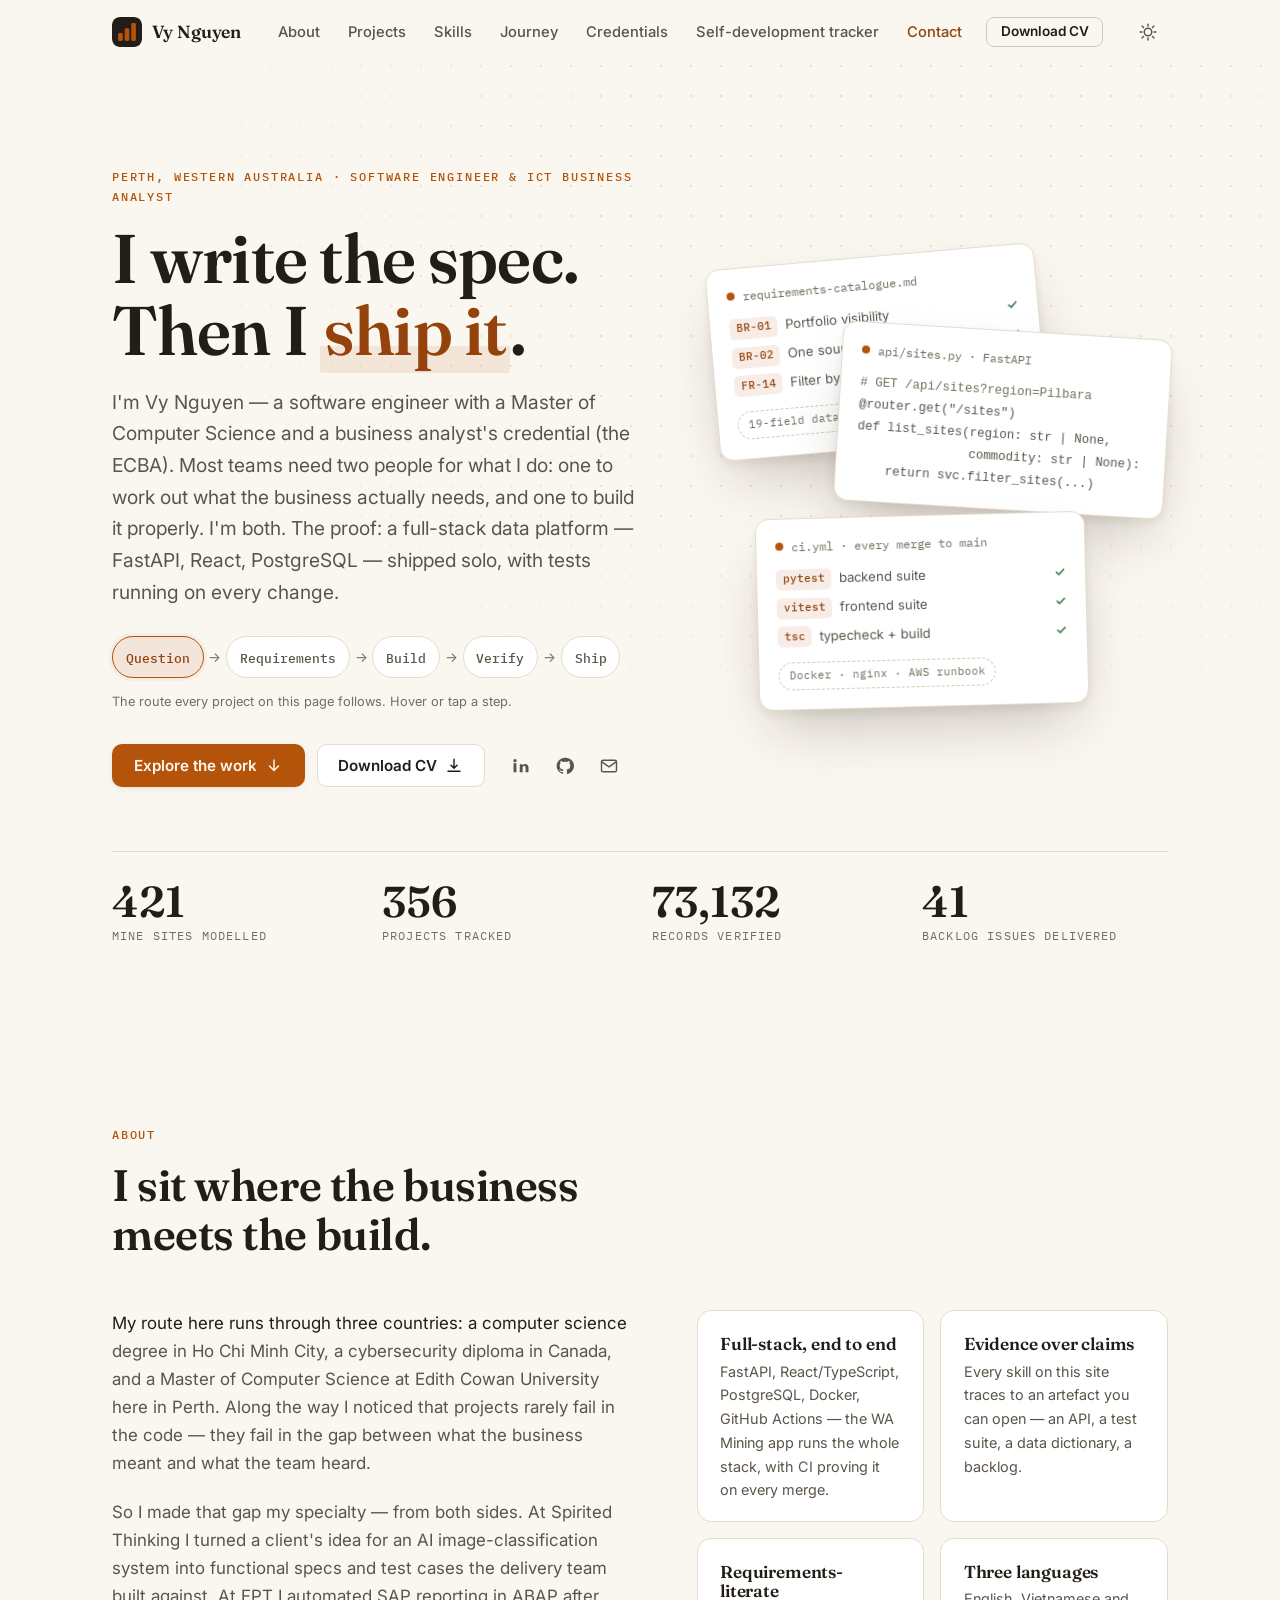
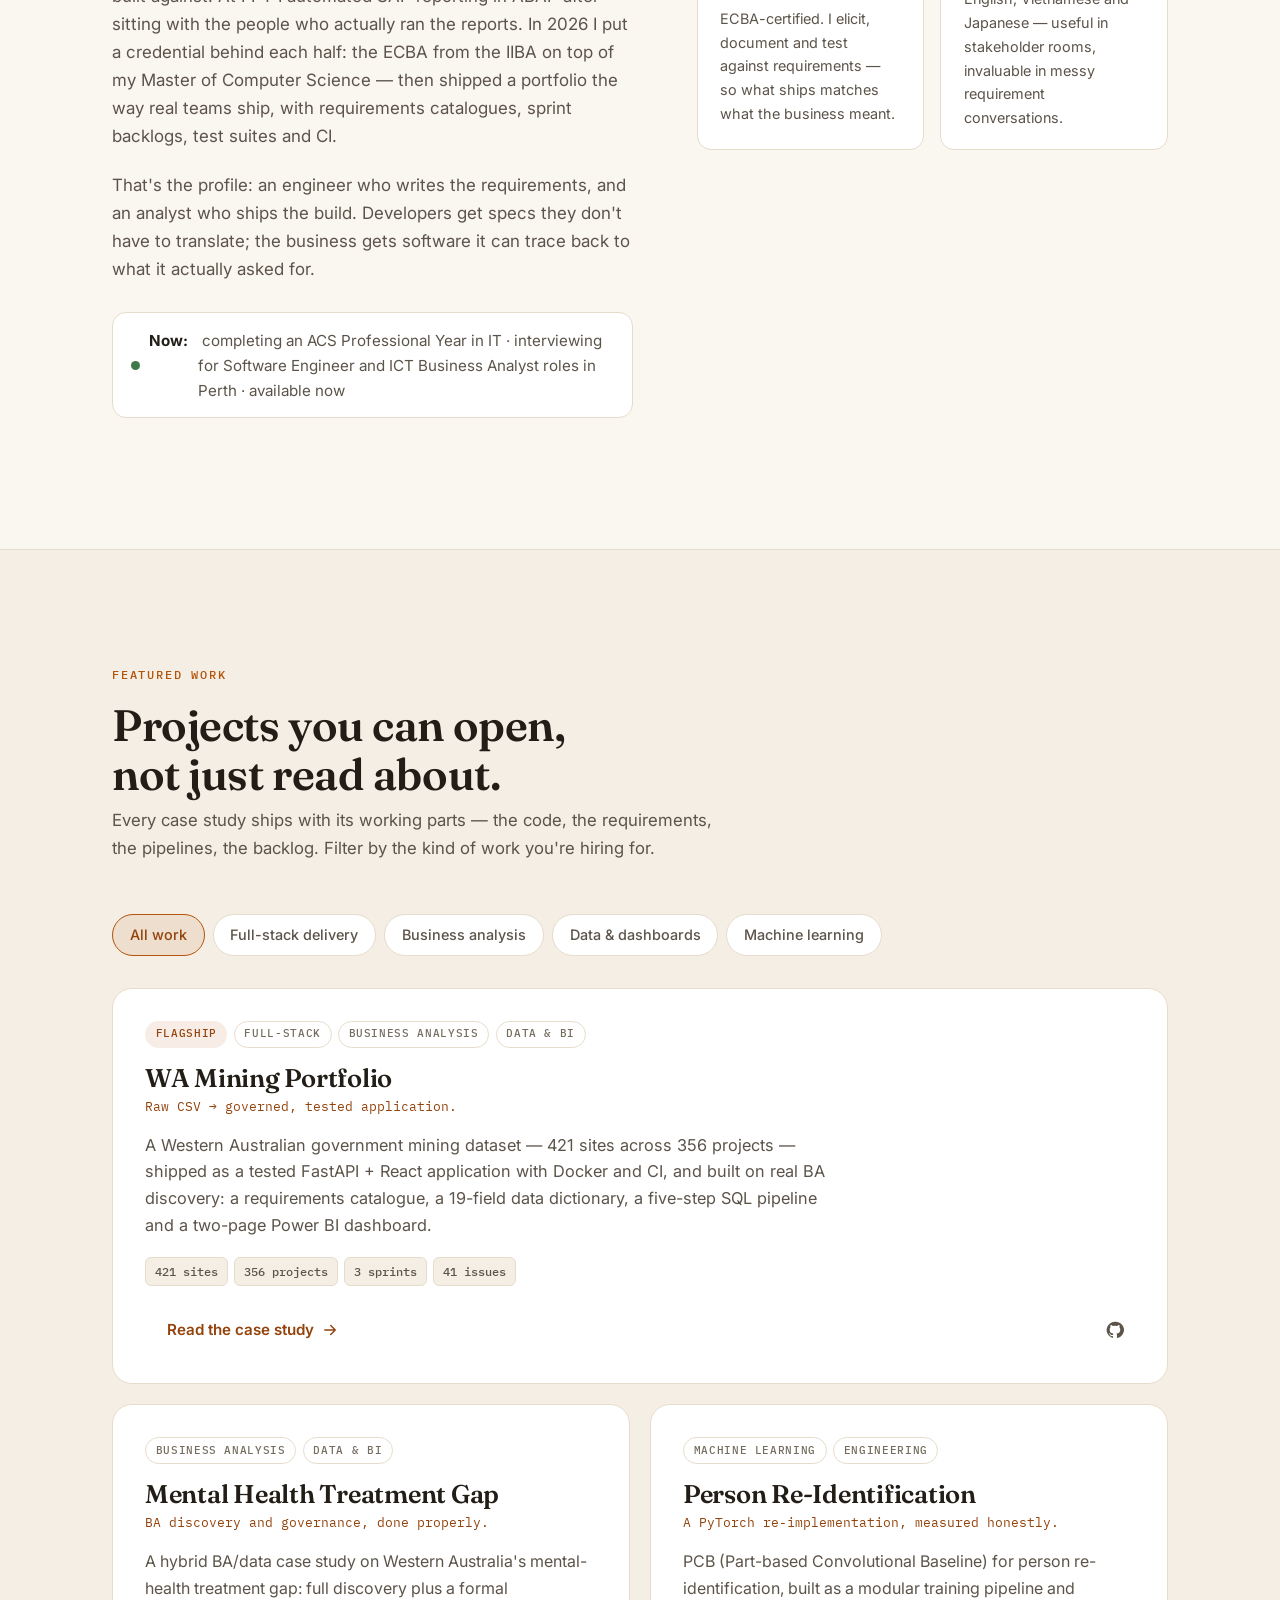
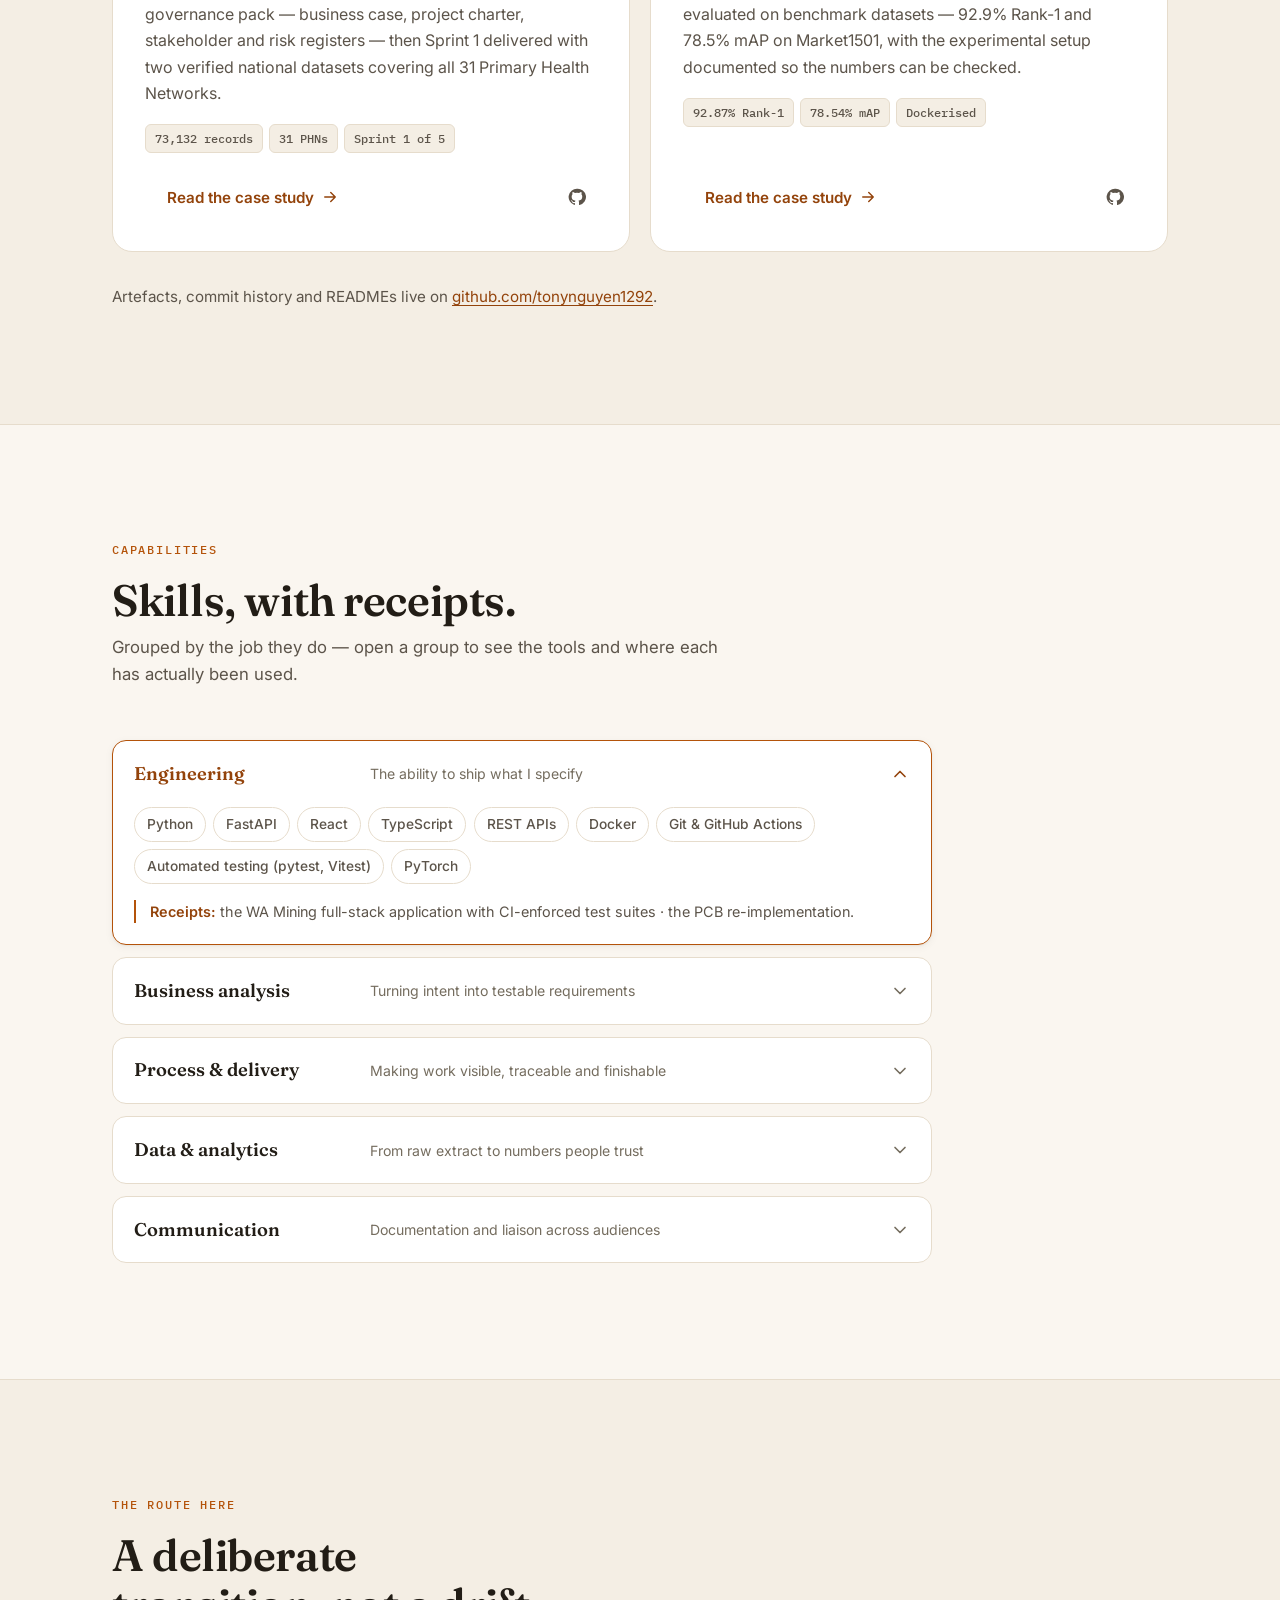
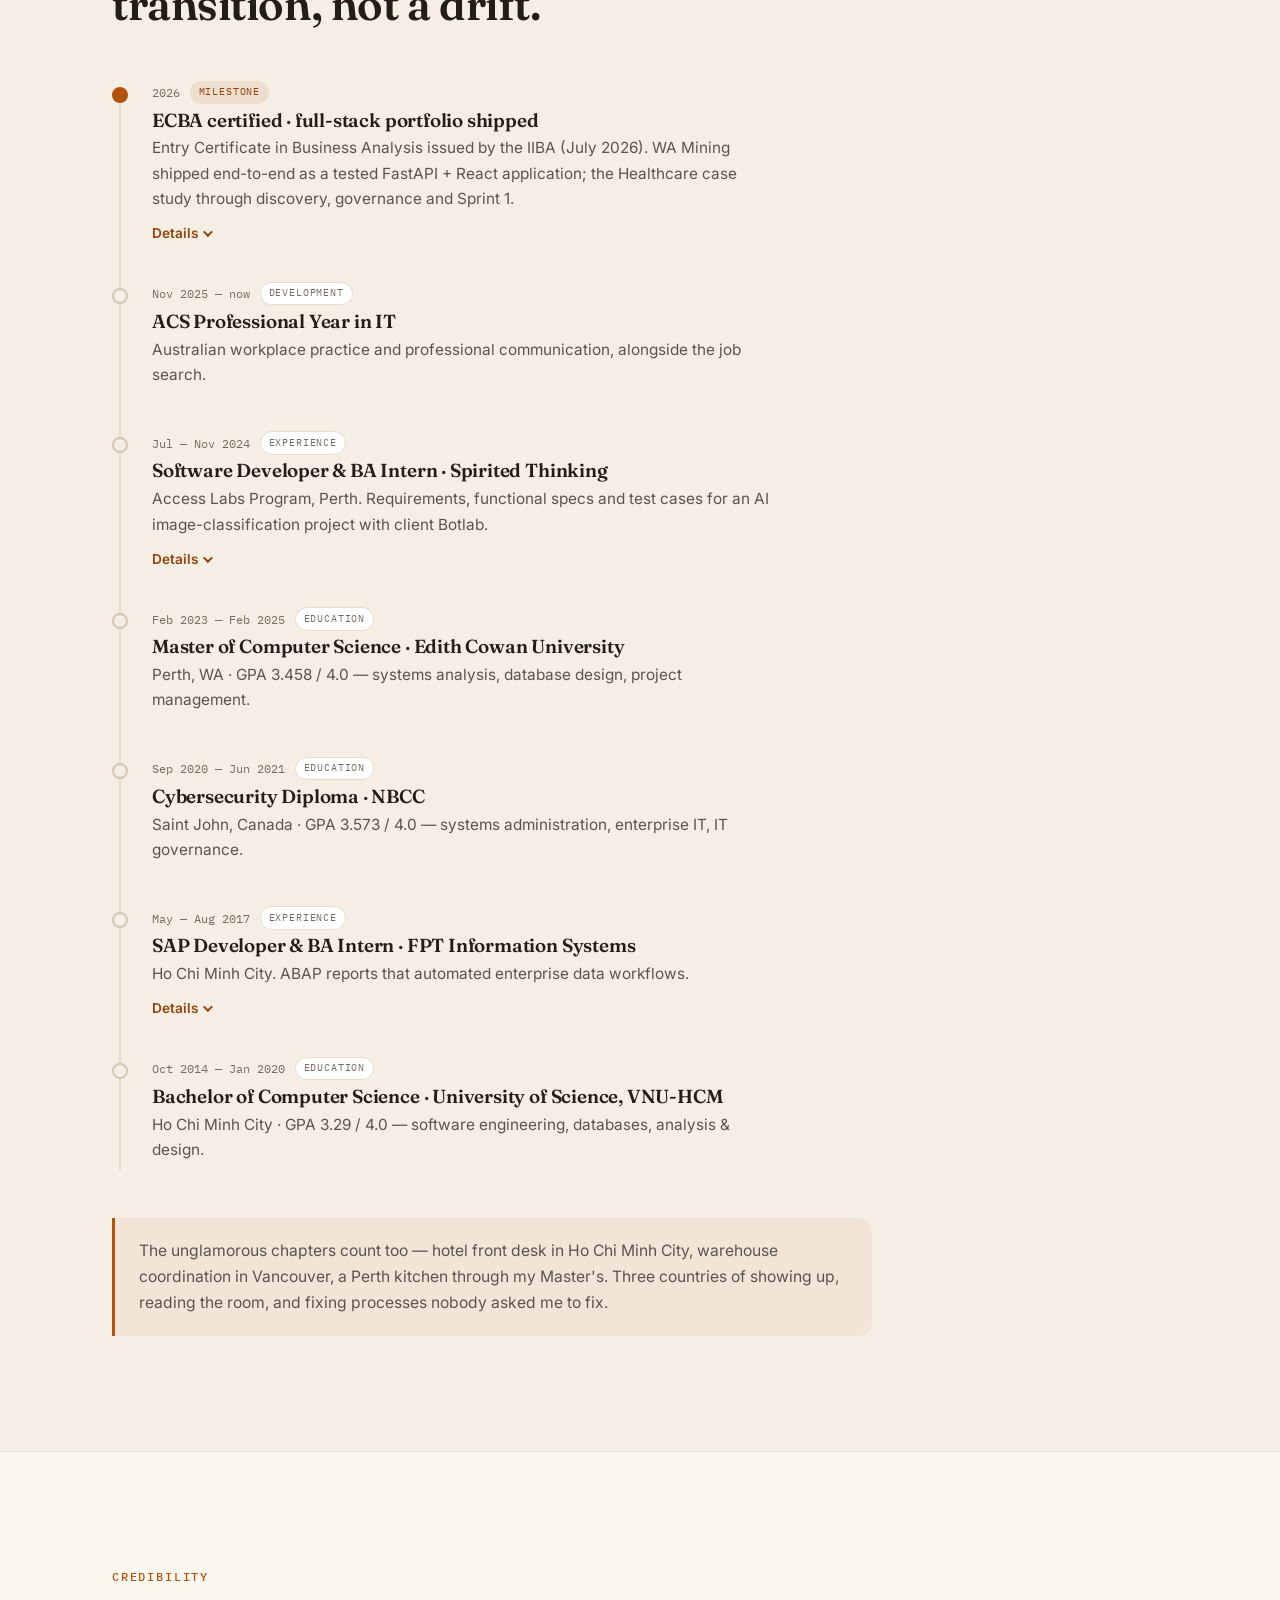
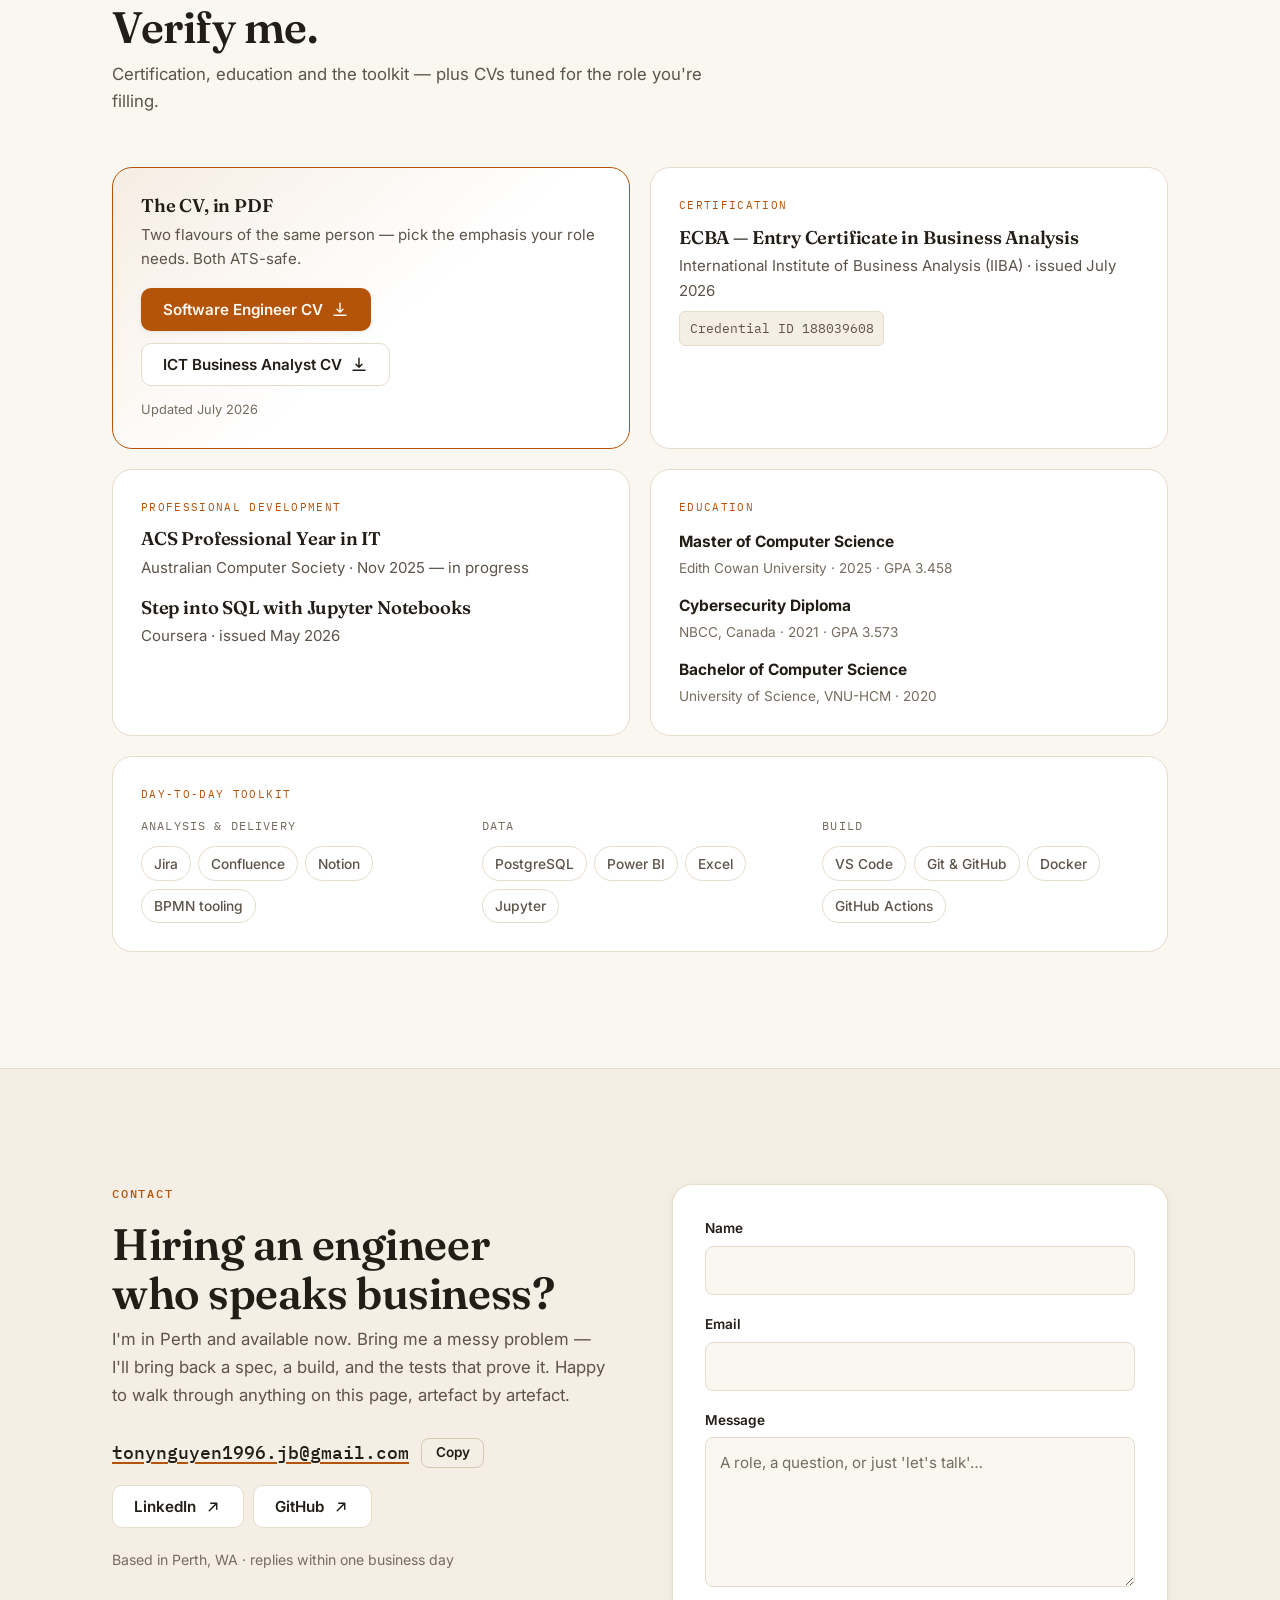
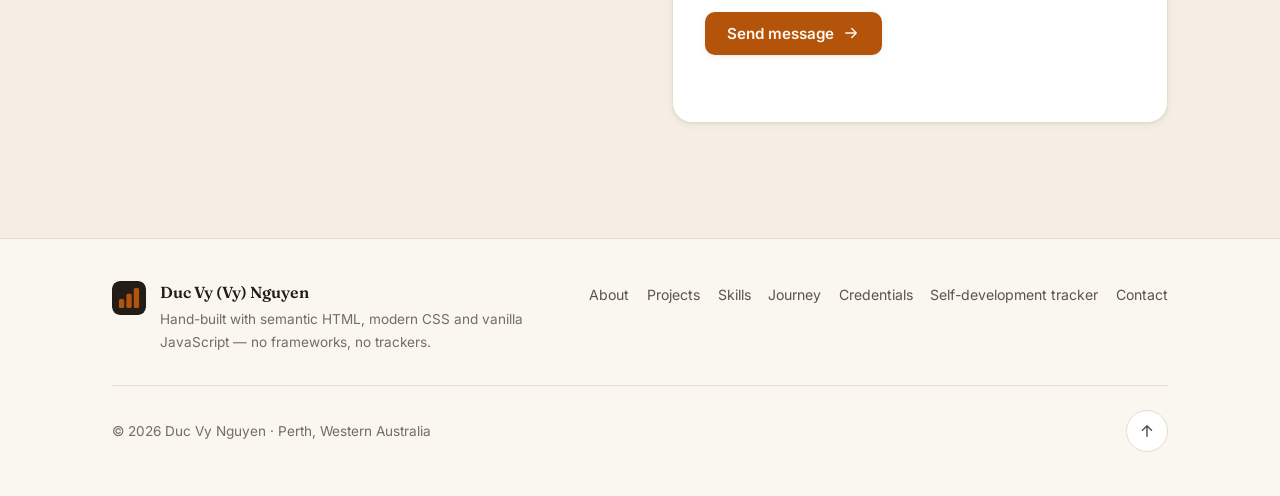
==== commit aa1d7125: "Add "Self-development tracker" nav link to /ielts - Header and footer navigation now link the IELTS " ====
--- a/index.html
+++ b/index.html
@@ -99,6 +99,7 @@
         <li><a href="#skills" class="nav-link">Skills</a></li>
         <li><a href="#journey" class="nav-link">Journey</a></li>
         <li><a href="#credentials" class="nav-link">Credentials</a></li>
+        <li><a href="/ielts" class="nav-link">Self-development tracker</a></li>
         <li><a href="#contact" class="nav-link">Contact</a></li>
         <li class="nav-cv-item"><a class="btn btn-outline btn-small" href="assets/Vy-Nguyen-CV-Software-Engineer.pdf" download>Download CV</a></li>
       </ul>
@@ -679,6 +680,7 @@
         <a href="#skills">Skills</a>
         <a href="#journey">Journey</a>
         <a href="#credentials">Credentials</a>
+        <a href="/ielts">Self-development tracker</a>
         <a href="#contact">Contact</a>
       </nav>
       <div class="footer-end">
--- a/css/styles.css
+++ b/css/styles.css
@@ -393,7 +393,7 @@
 .nav-burger[aria-expanded="true"] span:first-child { top: 19px; transform: rotate(45deg); }
 .nav-burger[aria-expanded="true"] span:last-child { top: 19px; transform: rotate(-45deg); }
 
-@media (max-width: 860px) {
+@media (max-width: 1020px) {
   .nav-burger { display: block; }
   .nav-links {
     position: fixed;
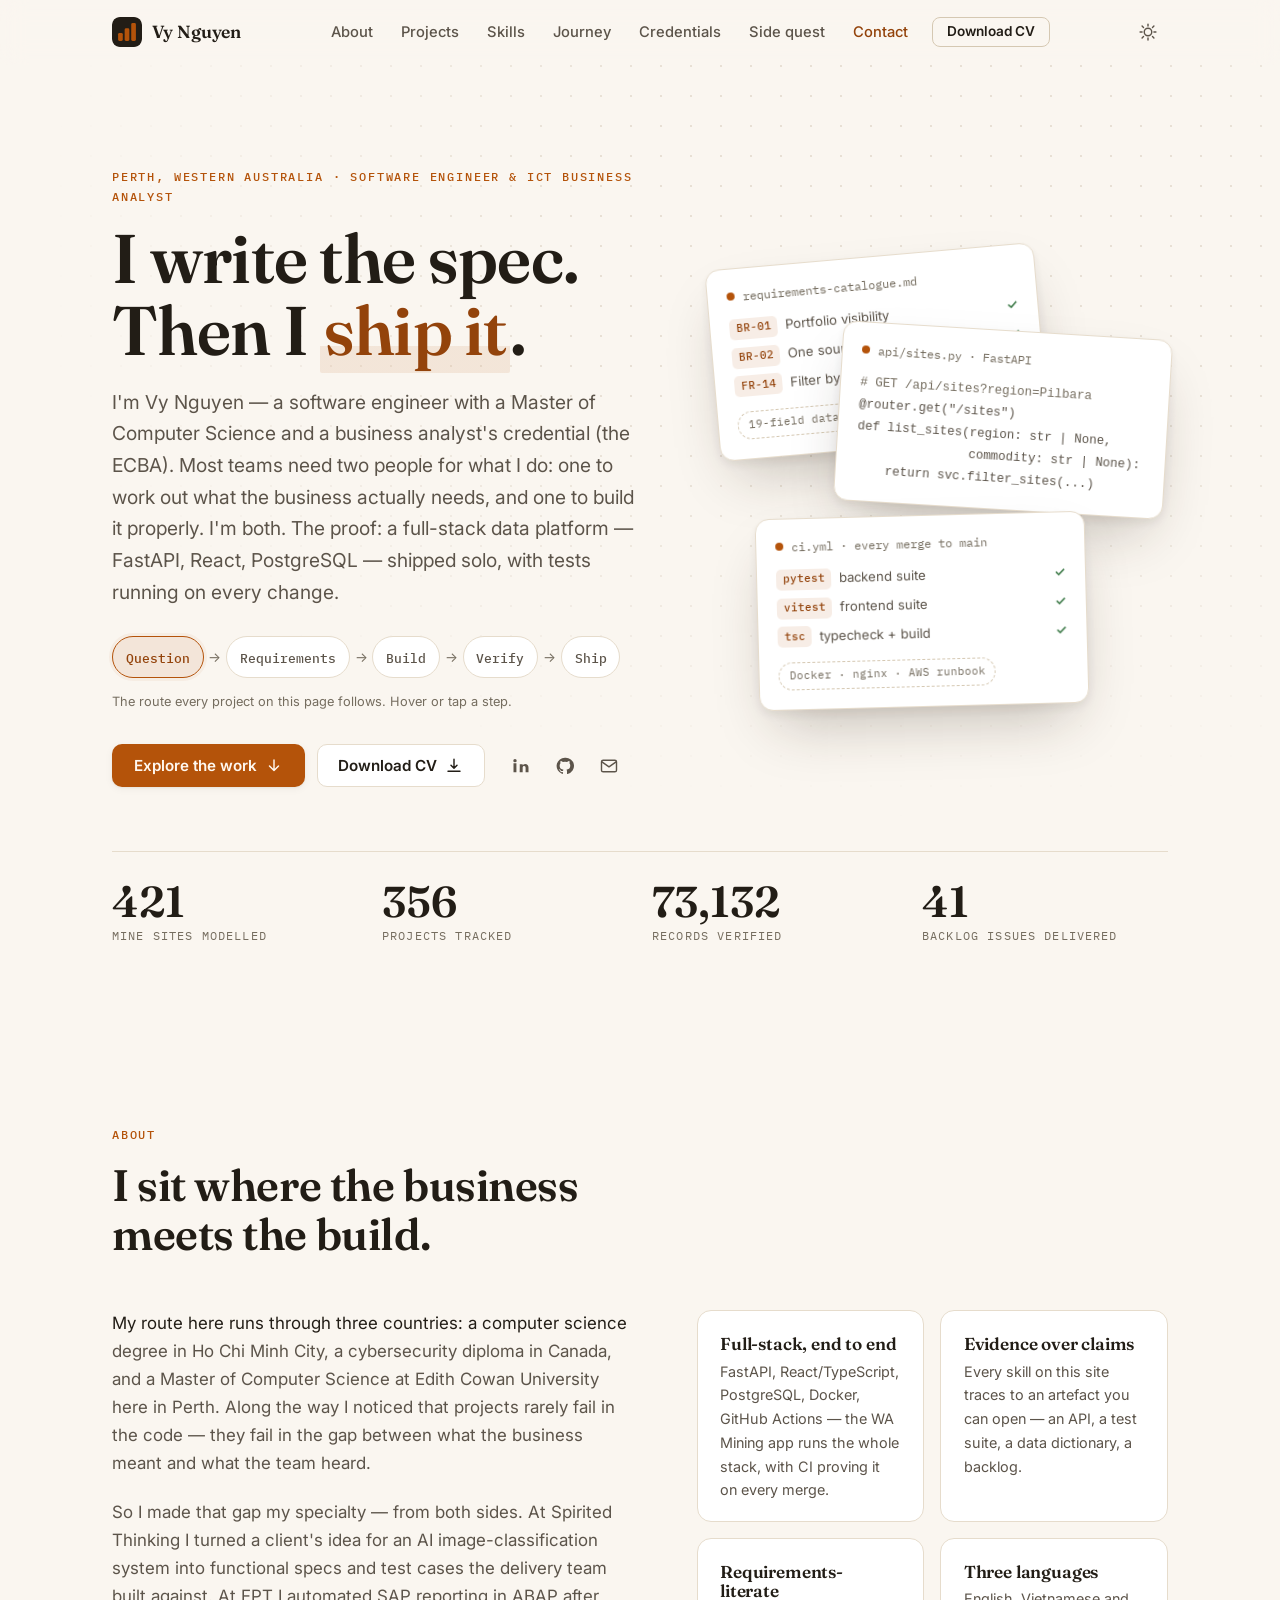
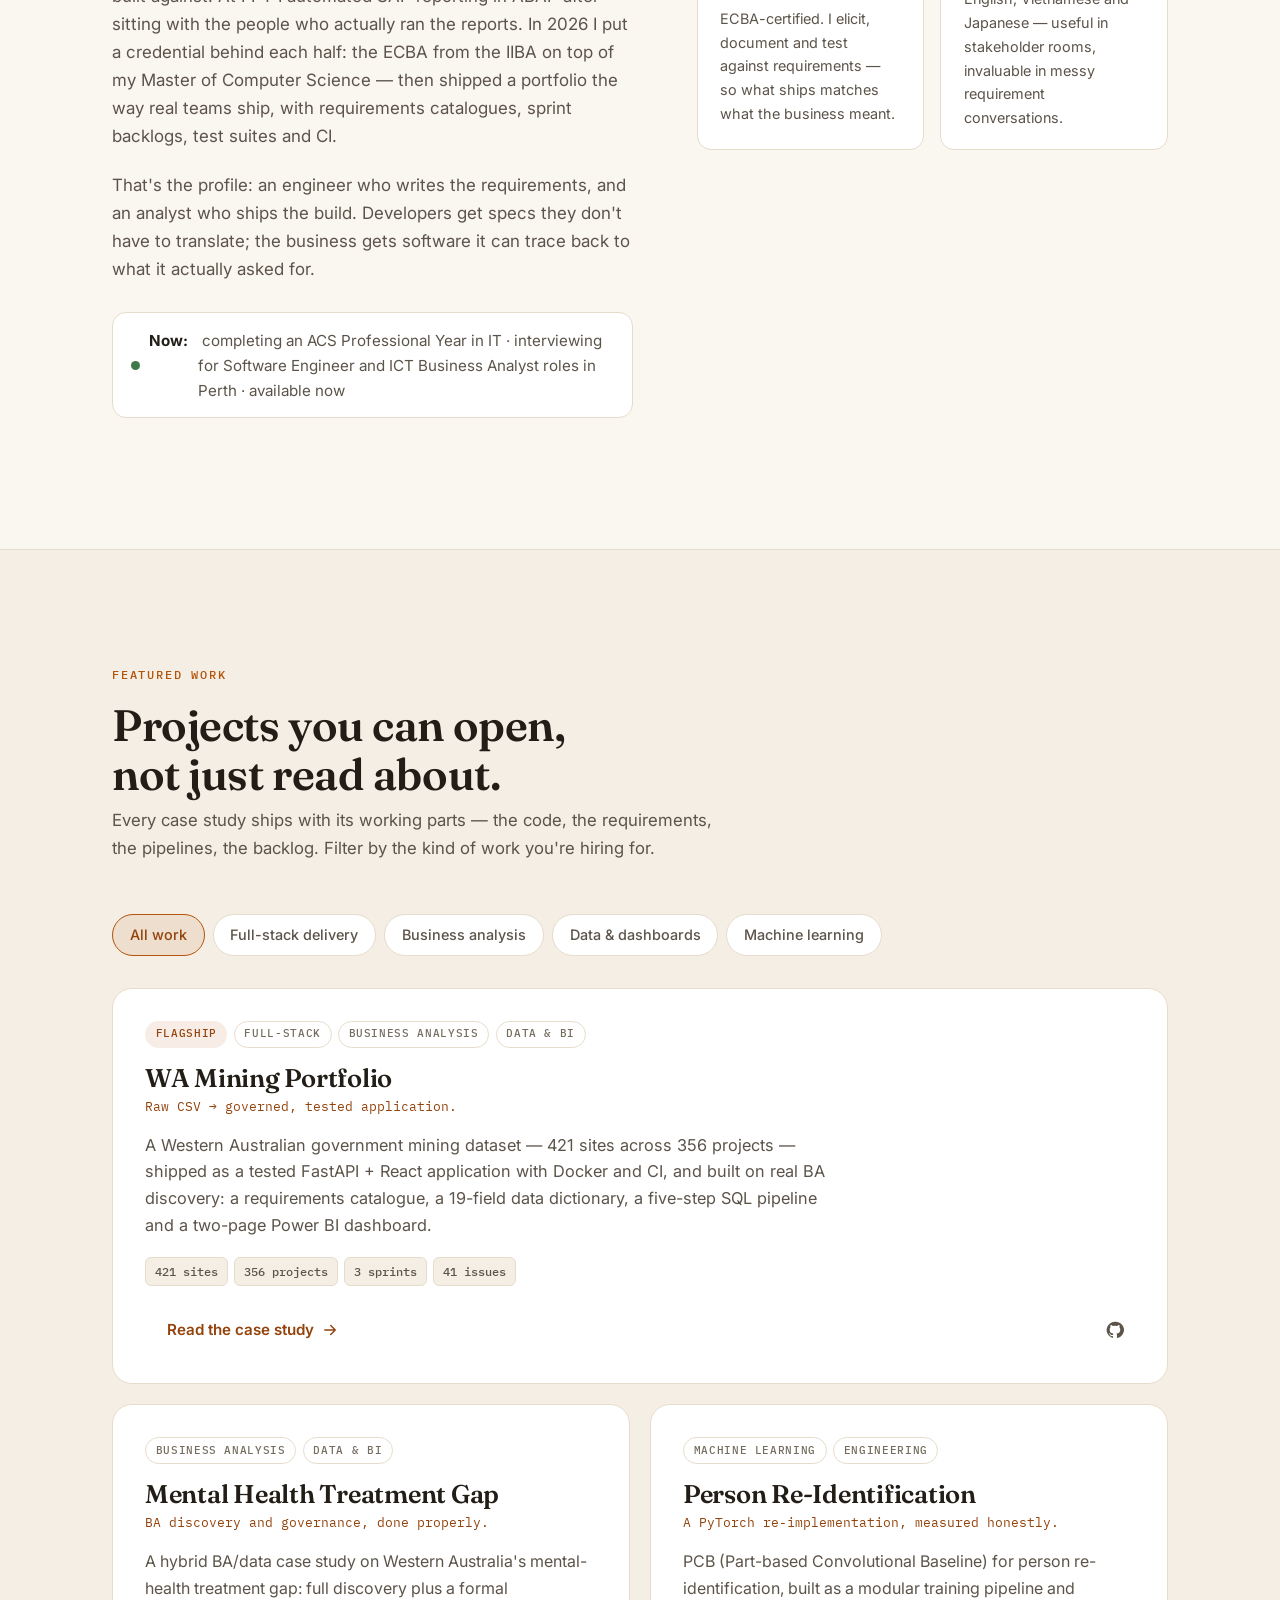
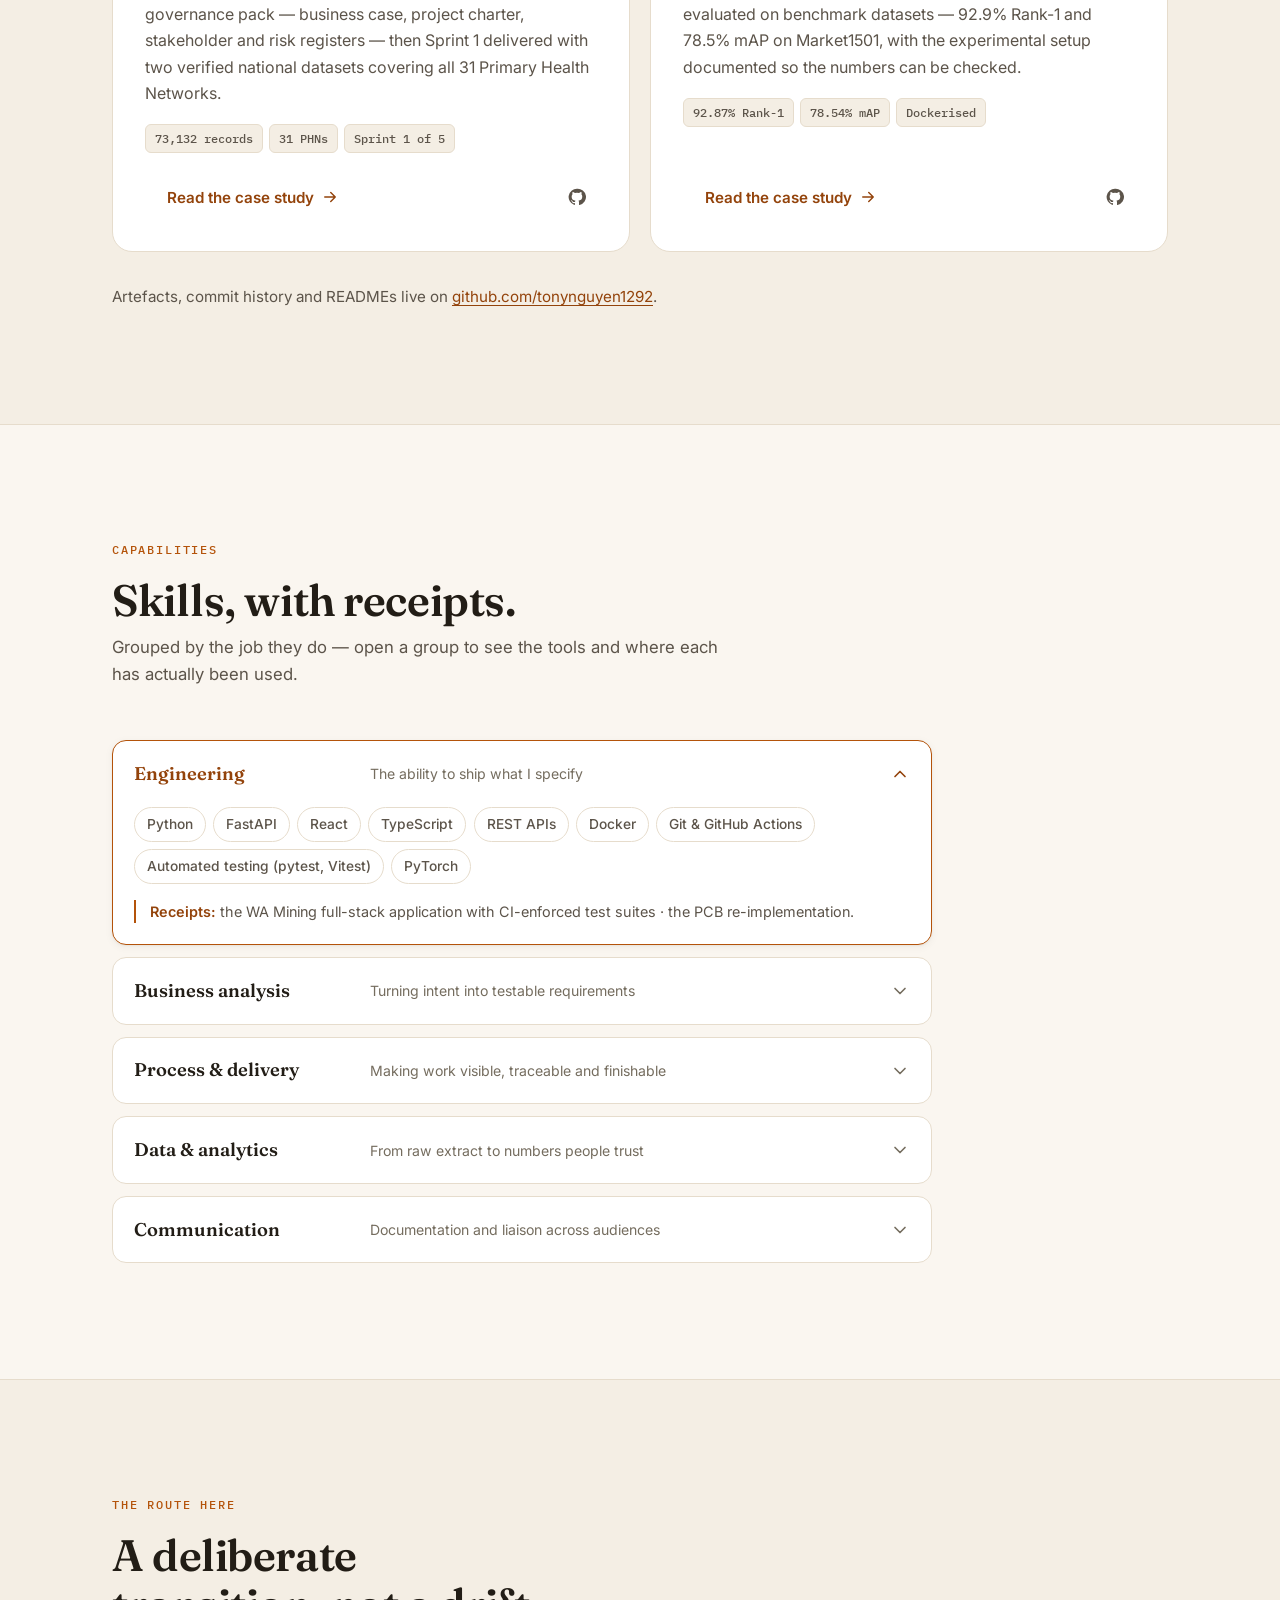
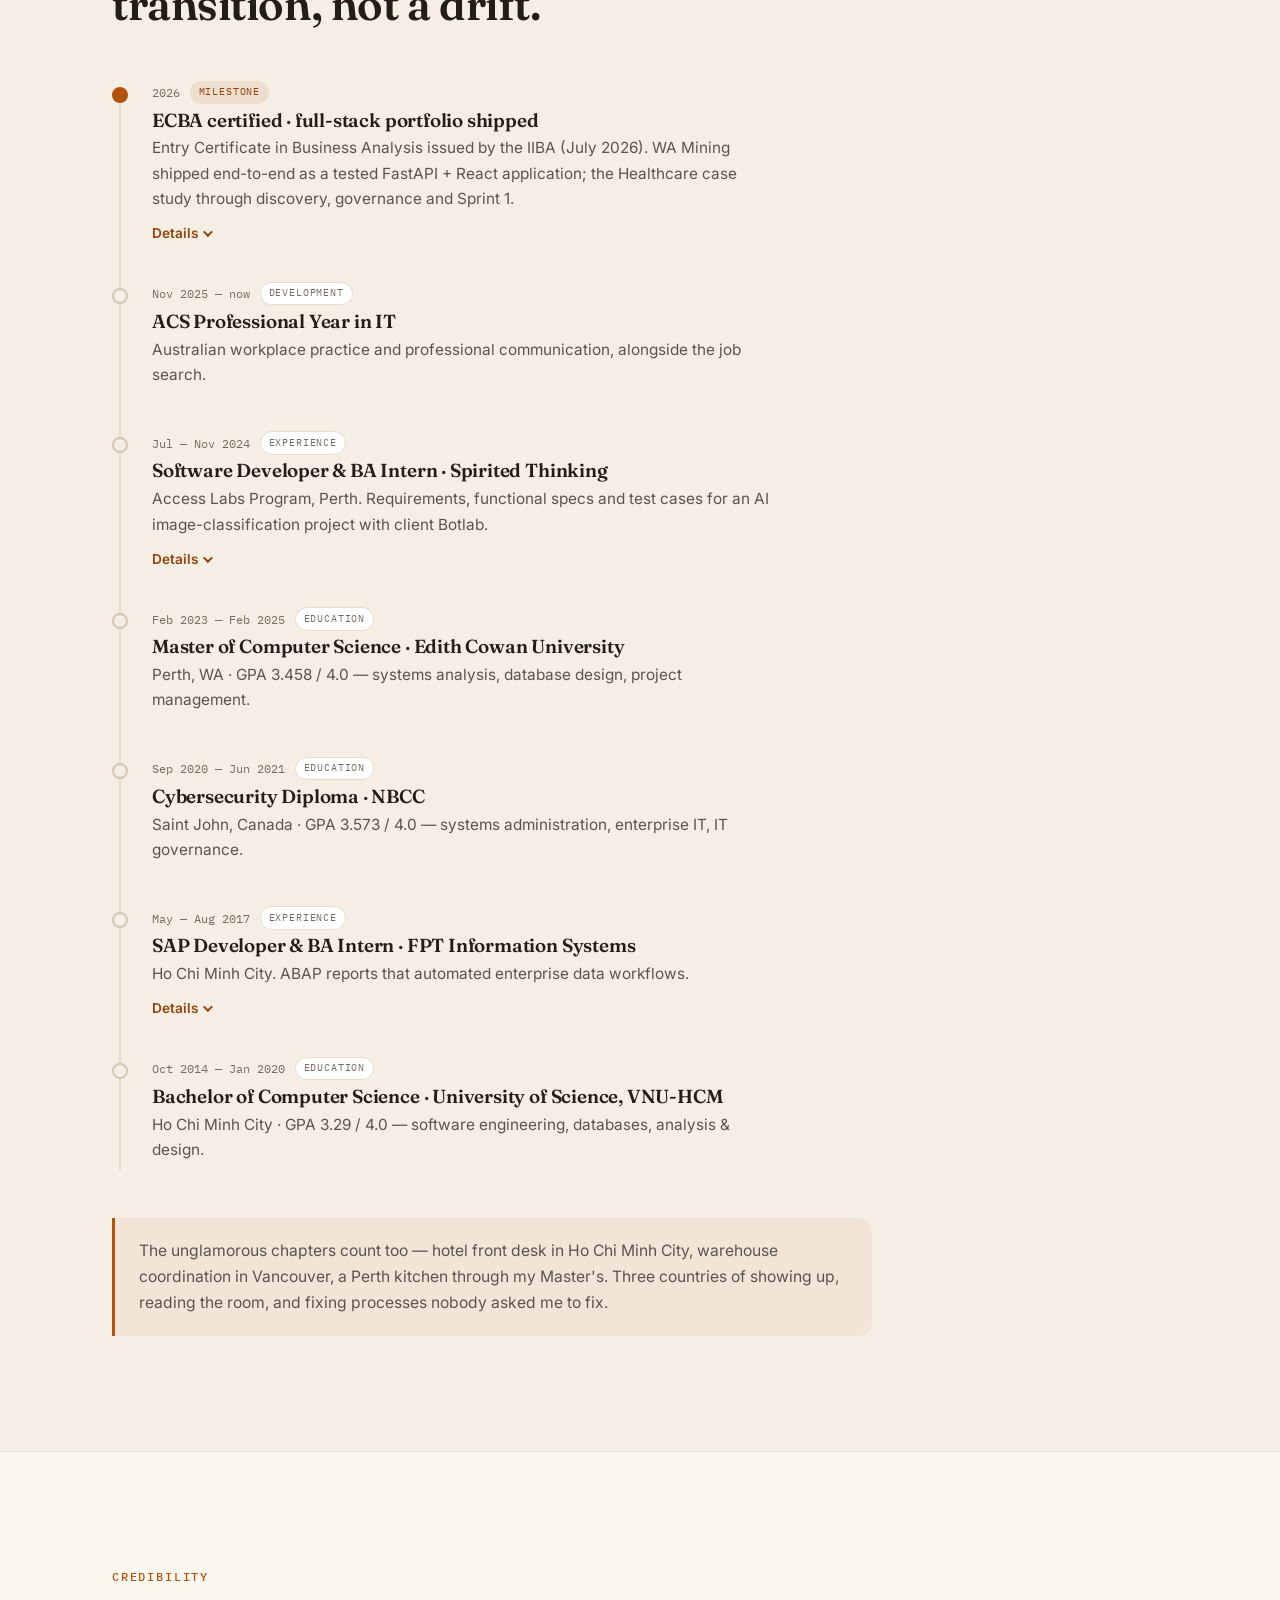
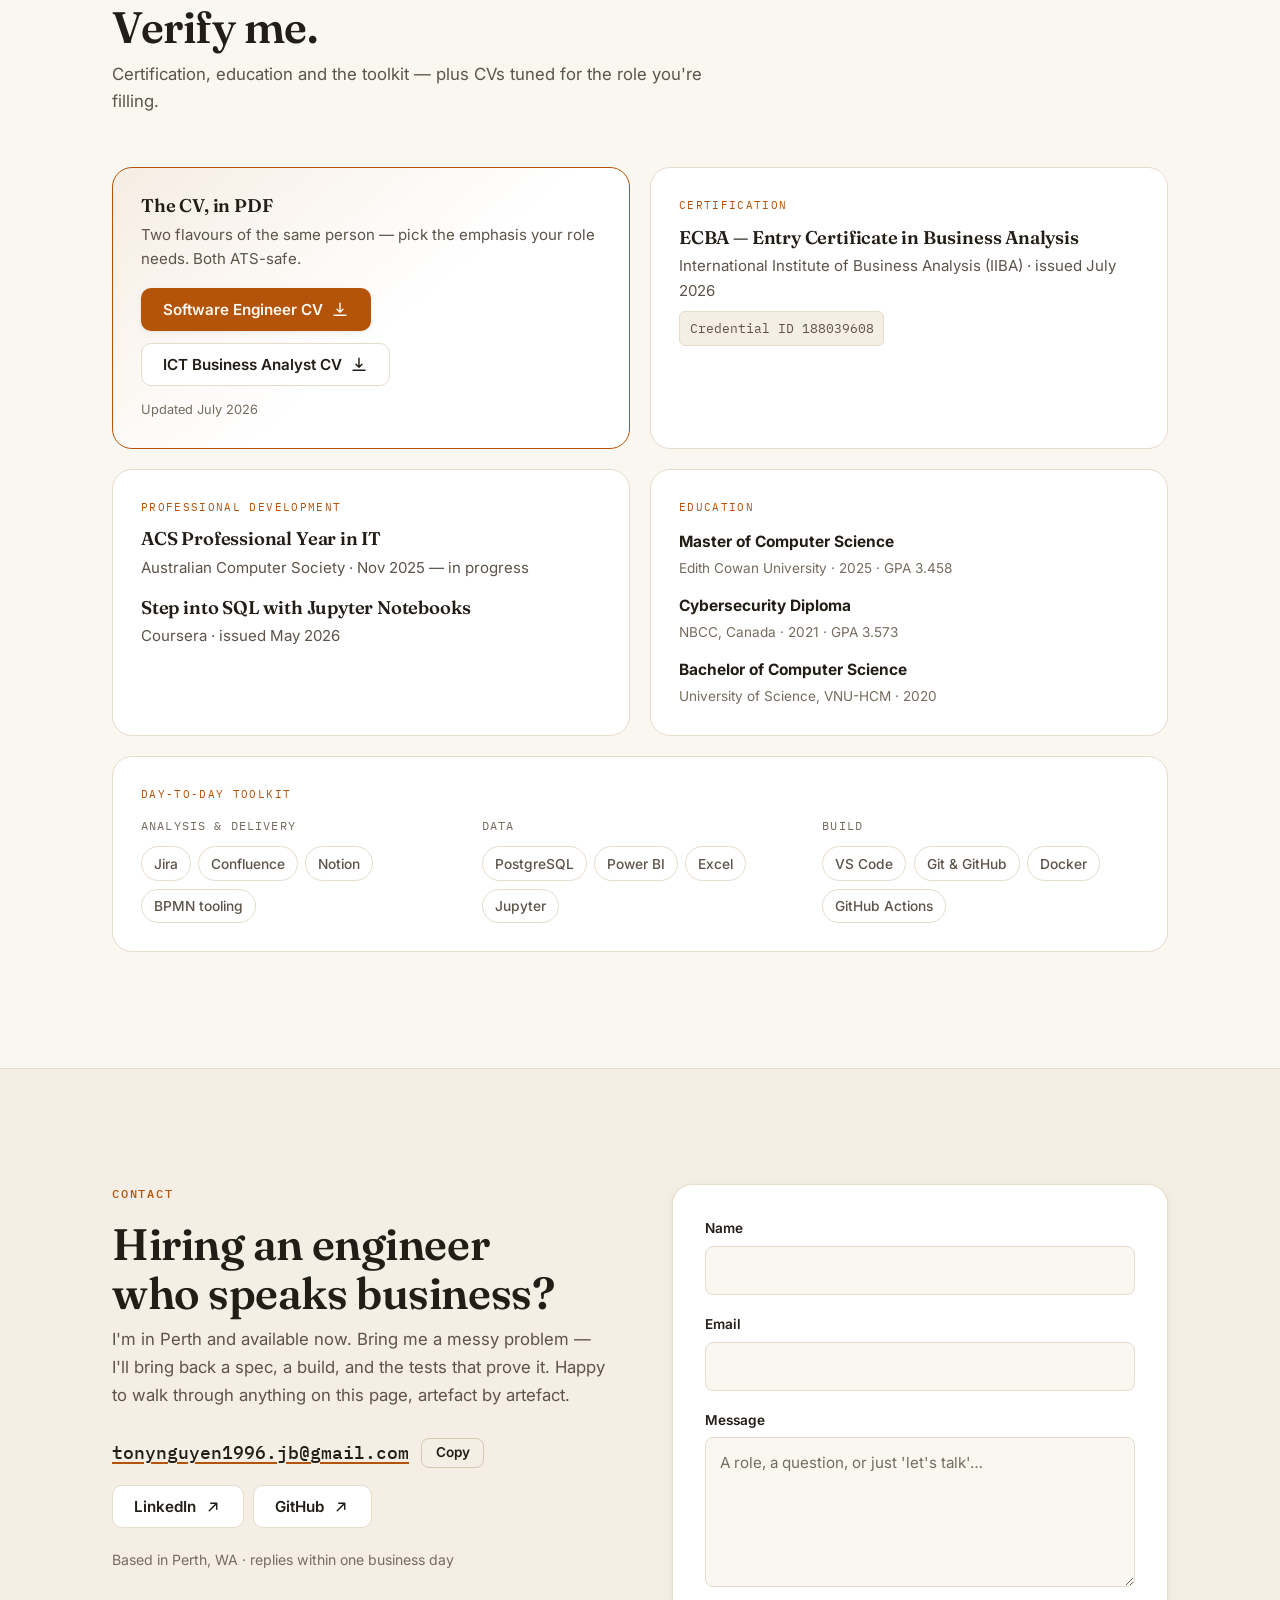
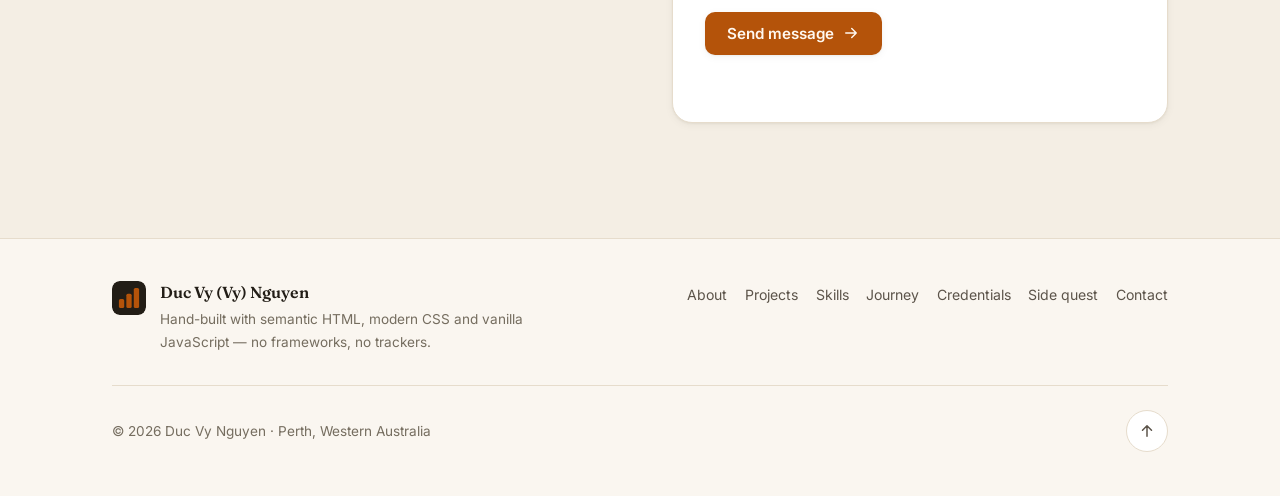
==== commit a1e3e346: "Rename nav link to "Side quest"; restore 860px burger breakpoint The shorter label fits the desktop " ====
--- a/index.html
+++ b/index.html
@@ -99,7 +99,7 @@
         <li><a href="#skills" class="nav-link">Skills</a></li>
         <li><a href="#journey" class="nav-link">Journey</a></li>
         <li><a href="#credentials" class="nav-link">Credentials</a></li>
-        <li><a href="/ielts" class="nav-link">Self-development tracker</a></li>
+        <li><a href="/ielts" class="nav-link">Side quest</a></li>
         <li><a href="#contact" class="nav-link">Contact</a></li>
         <li class="nav-cv-item"><a class="btn btn-outline btn-small" href="assets/Vy-Nguyen-CV-Software-Engineer.pdf" download>Download CV</a></li>
       </ul>
@@ -680,7 +680,7 @@
         <a href="#skills">Skills</a>
         <a href="#journey">Journey</a>
         <a href="#credentials">Credentials</a>
-        <a href="/ielts">Self-development tracker</a>
+        <a href="/ielts">Side quest</a>
         <a href="#contact">Contact</a>
       </nav>
       <div class="footer-end">
--- a/css/styles.css
+++ b/css/styles.css
@@ -393,7 +393,7 @@
 .nav-burger[aria-expanded="true"] span:first-child { top: 19px; transform: rotate(45deg); }
 .nav-burger[aria-expanded="true"] span:last-child { top: 19px; transform: rotate(-45deg); }
 
-@media (max-width: 1020px) {
+@media (max-width: 860px) {
   .nav-burger { display: block; }
   .nav-links {
     position: fixed;
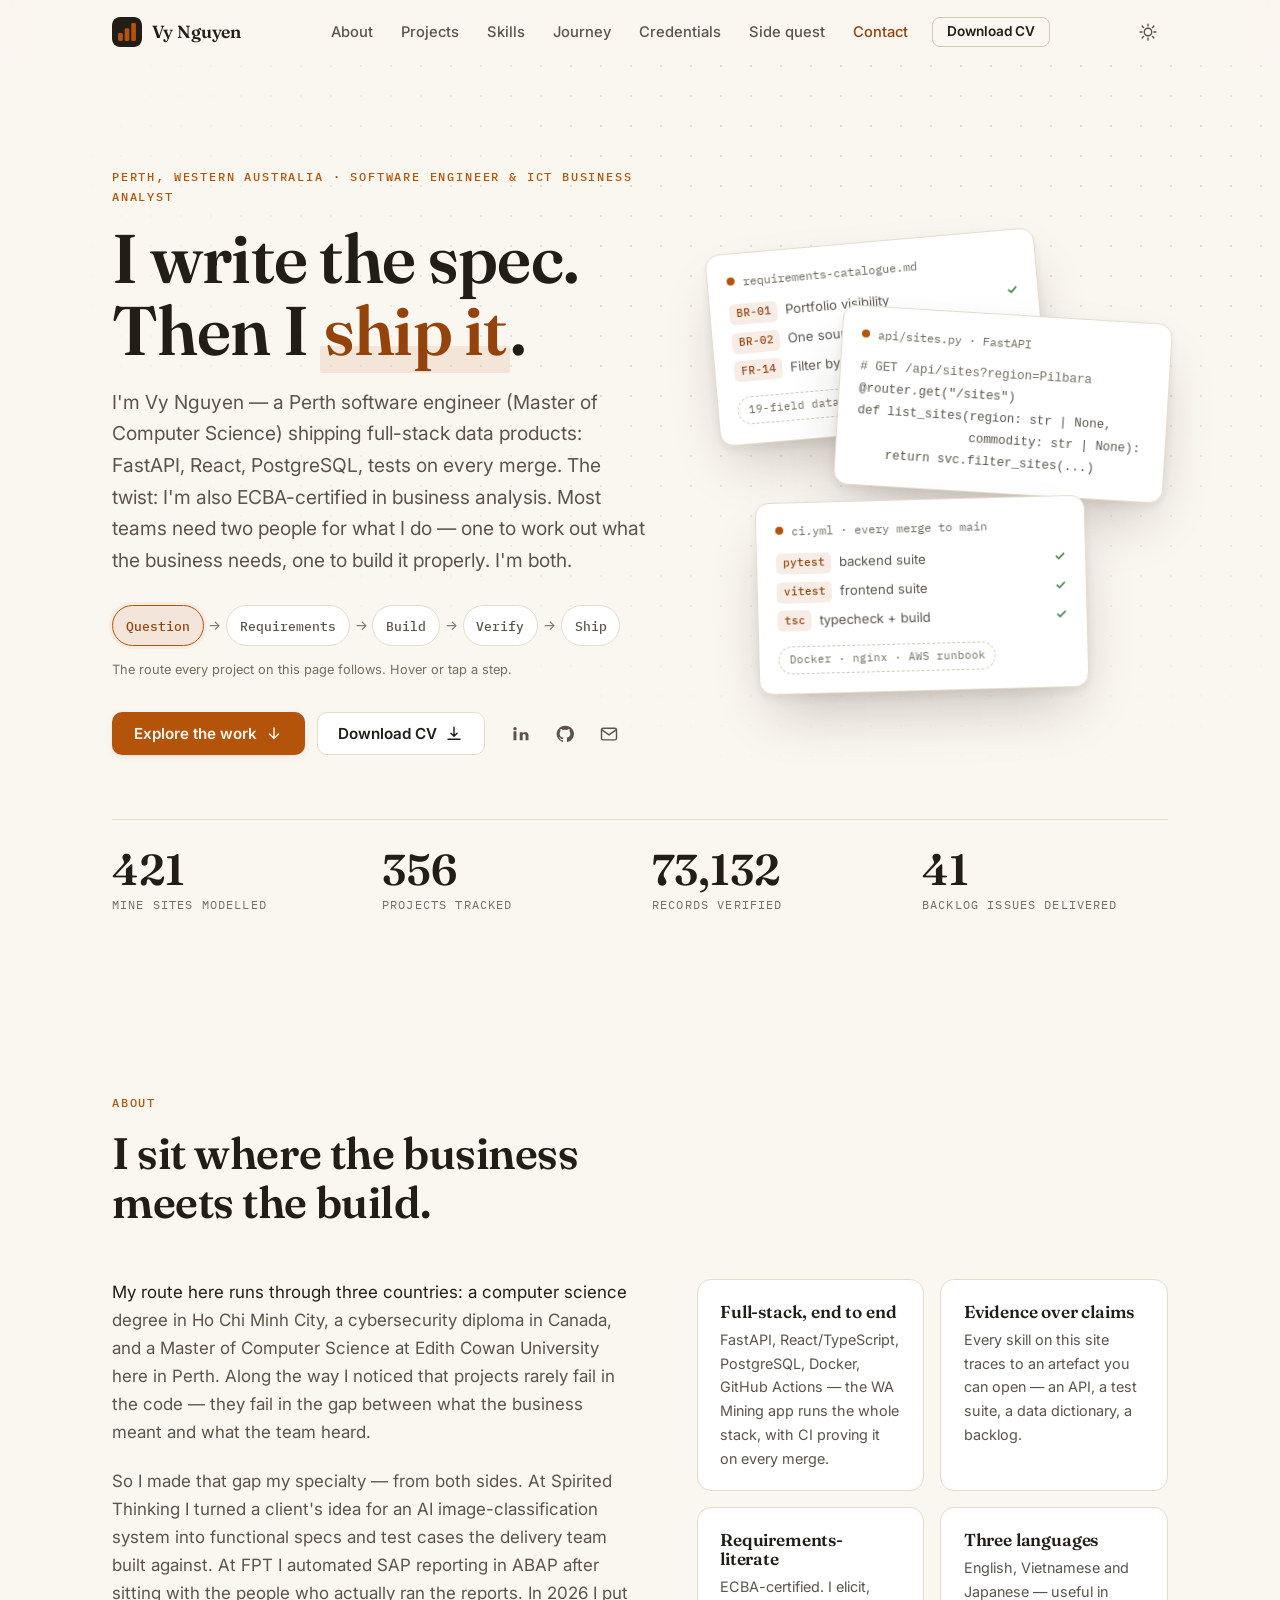
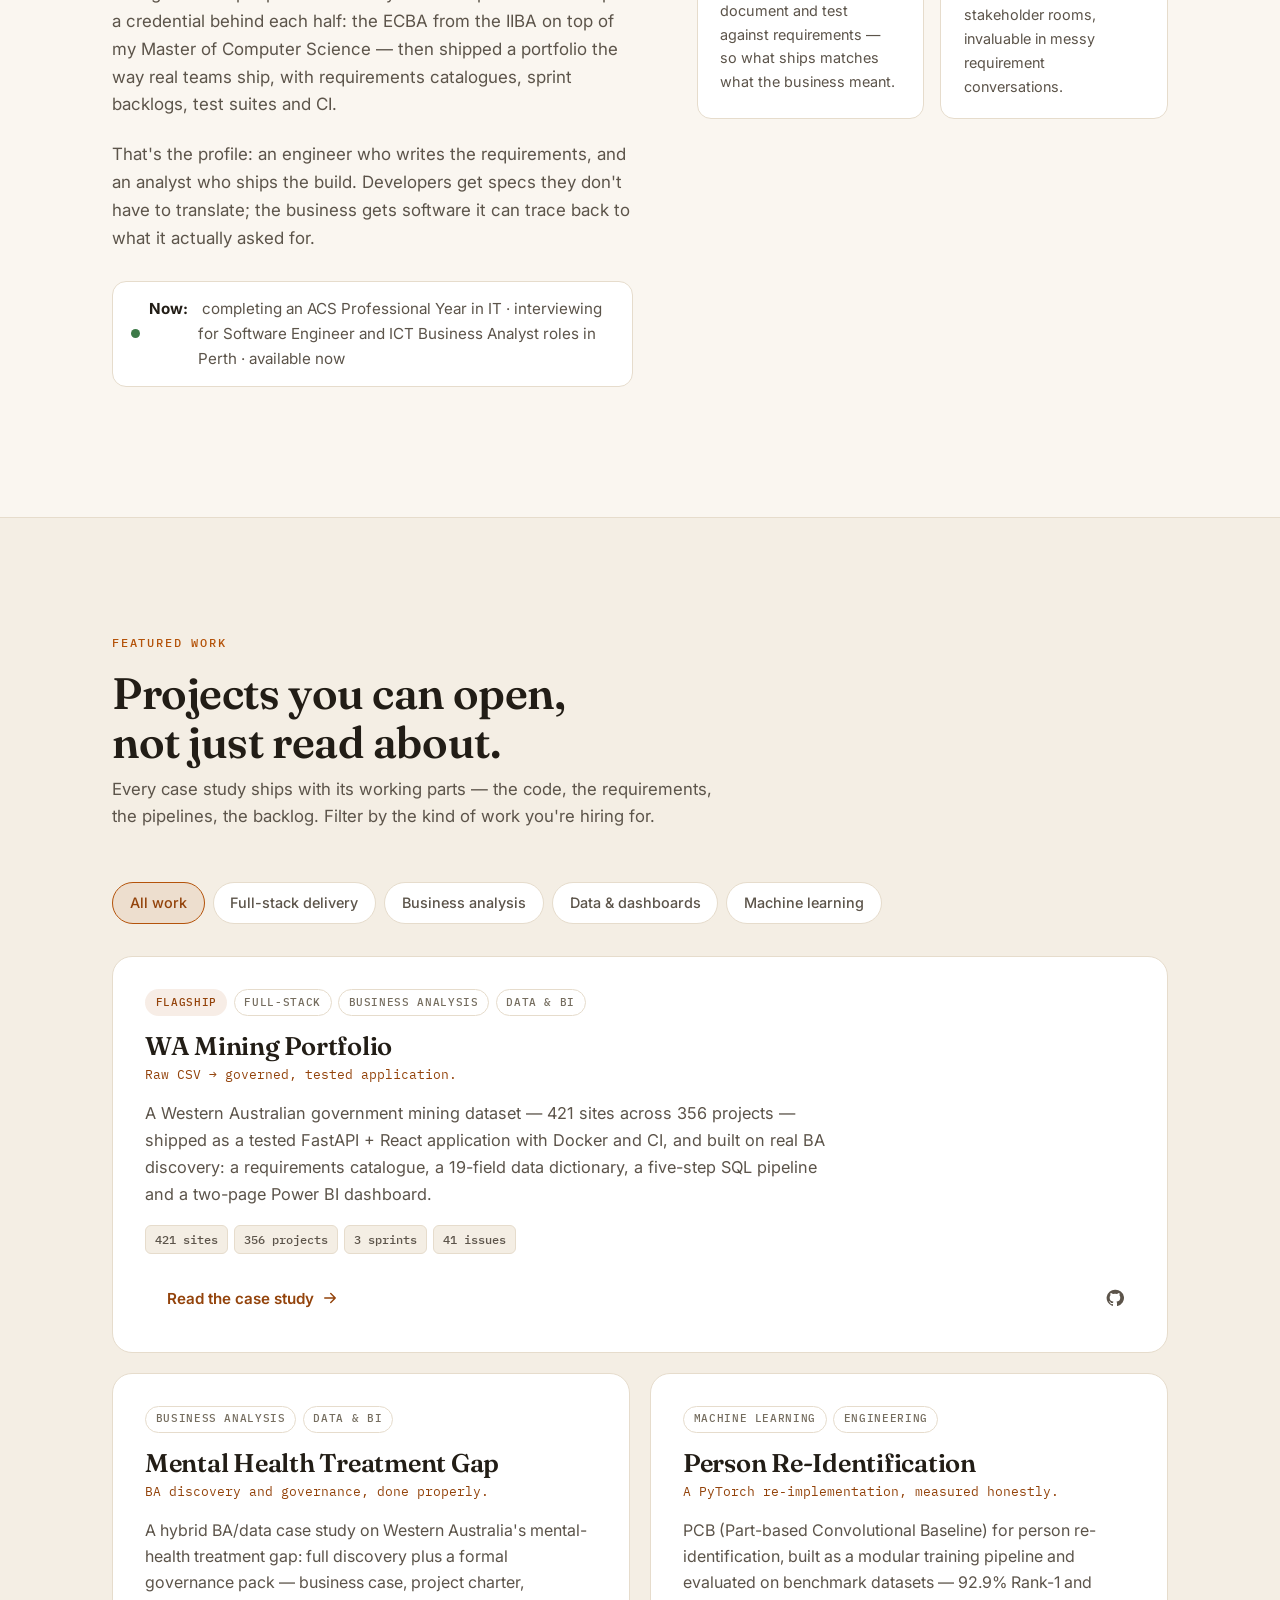
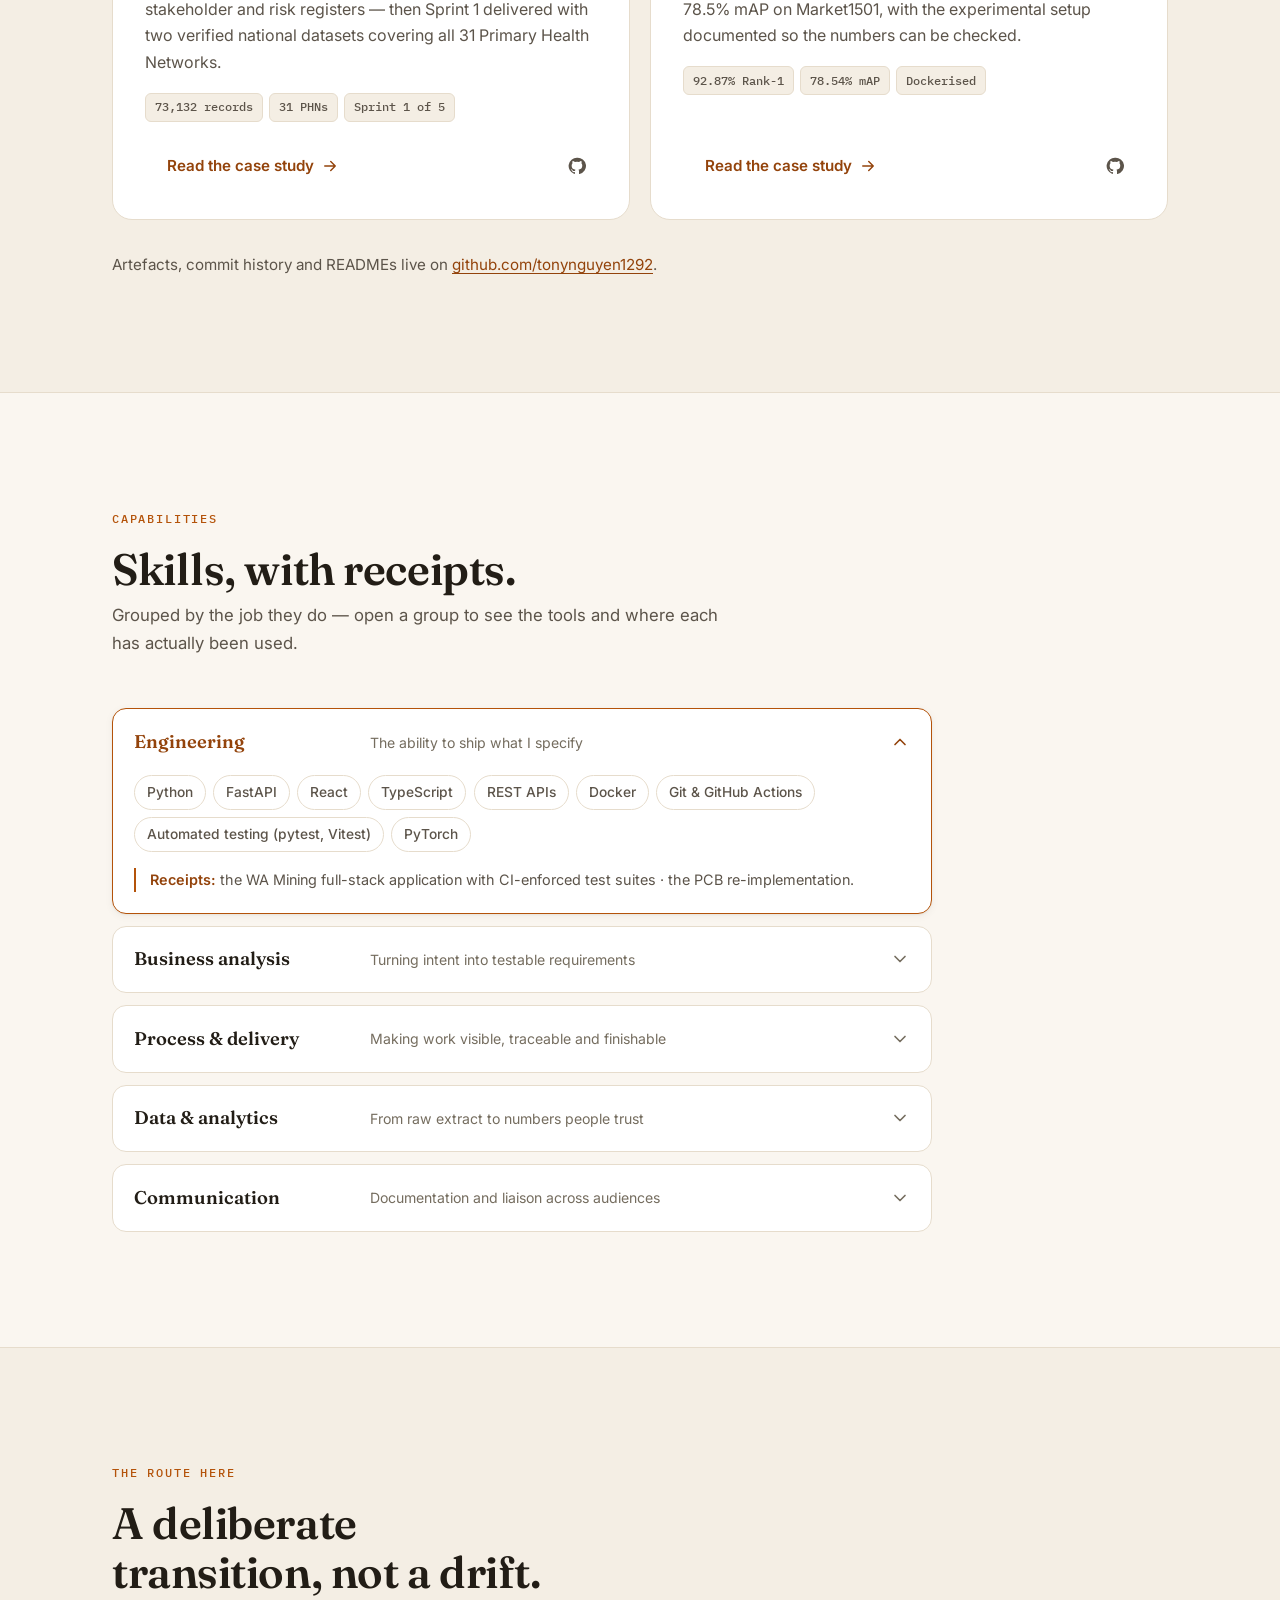
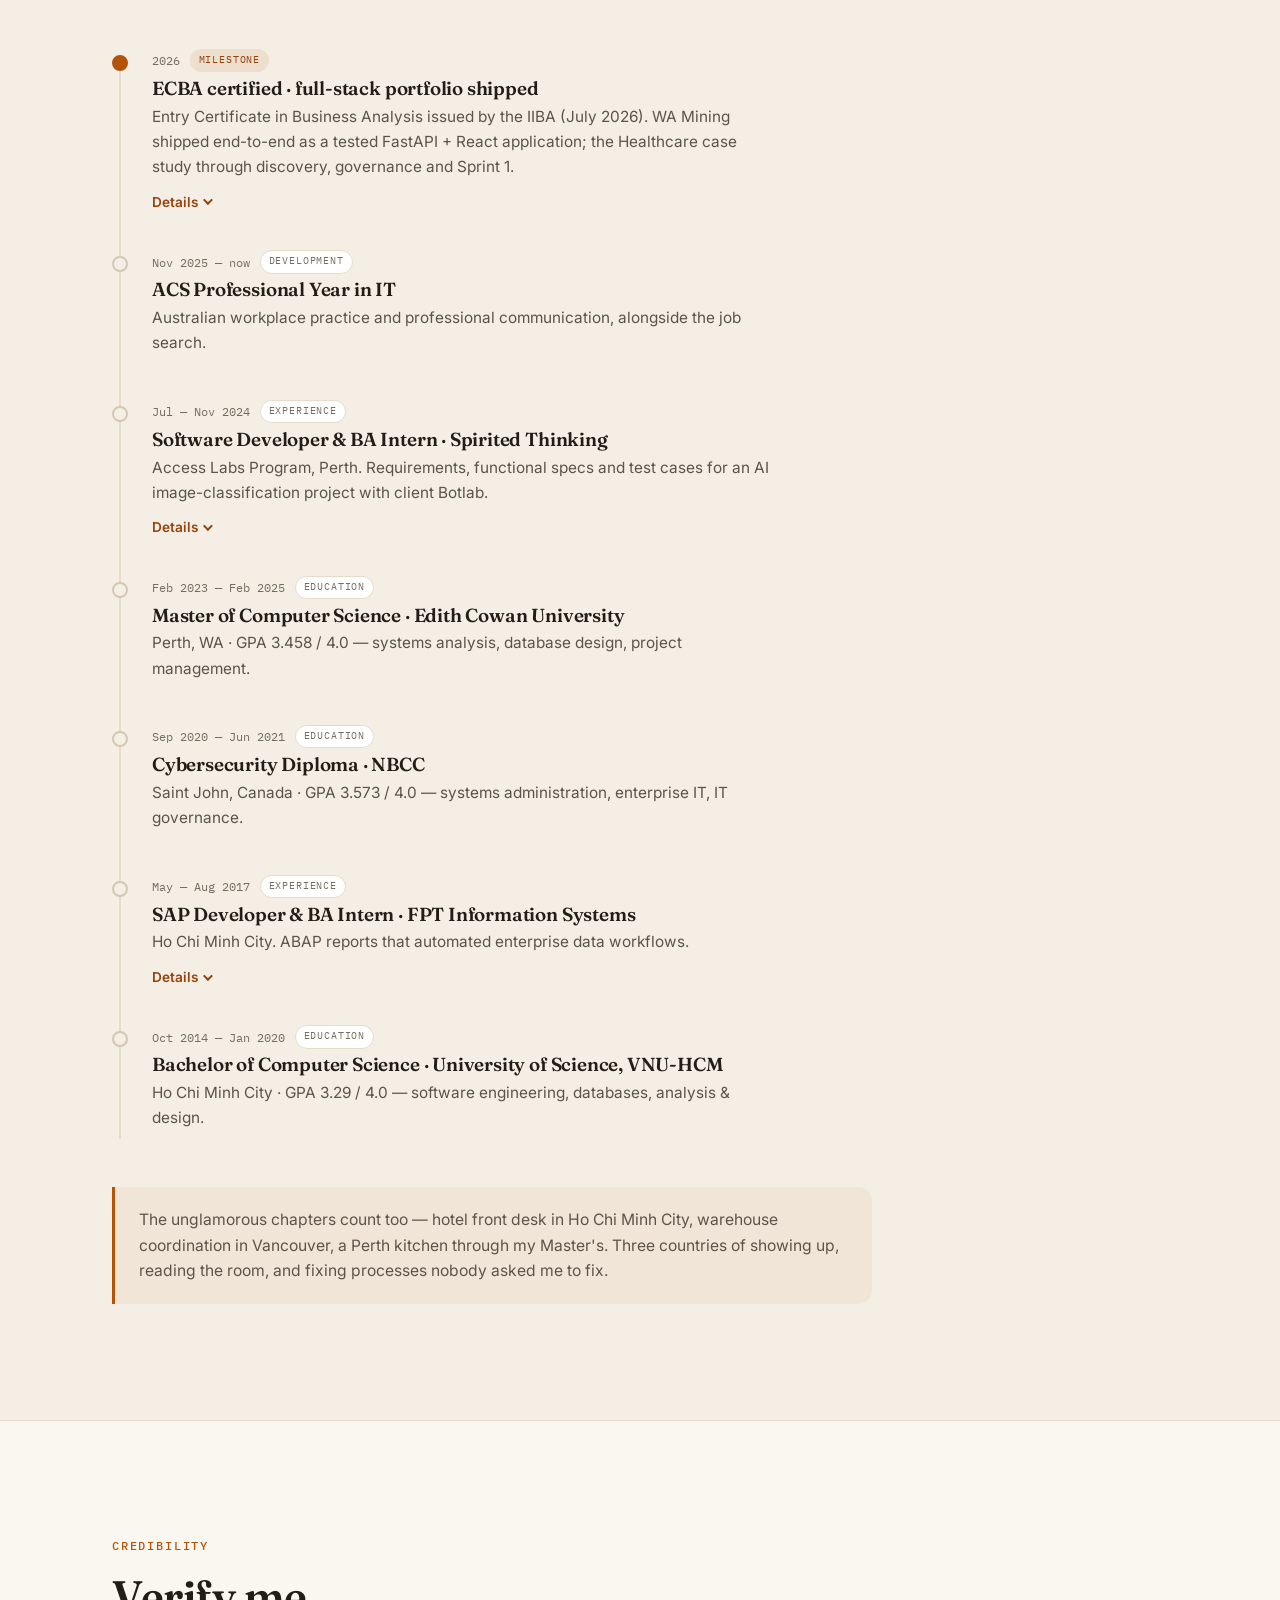
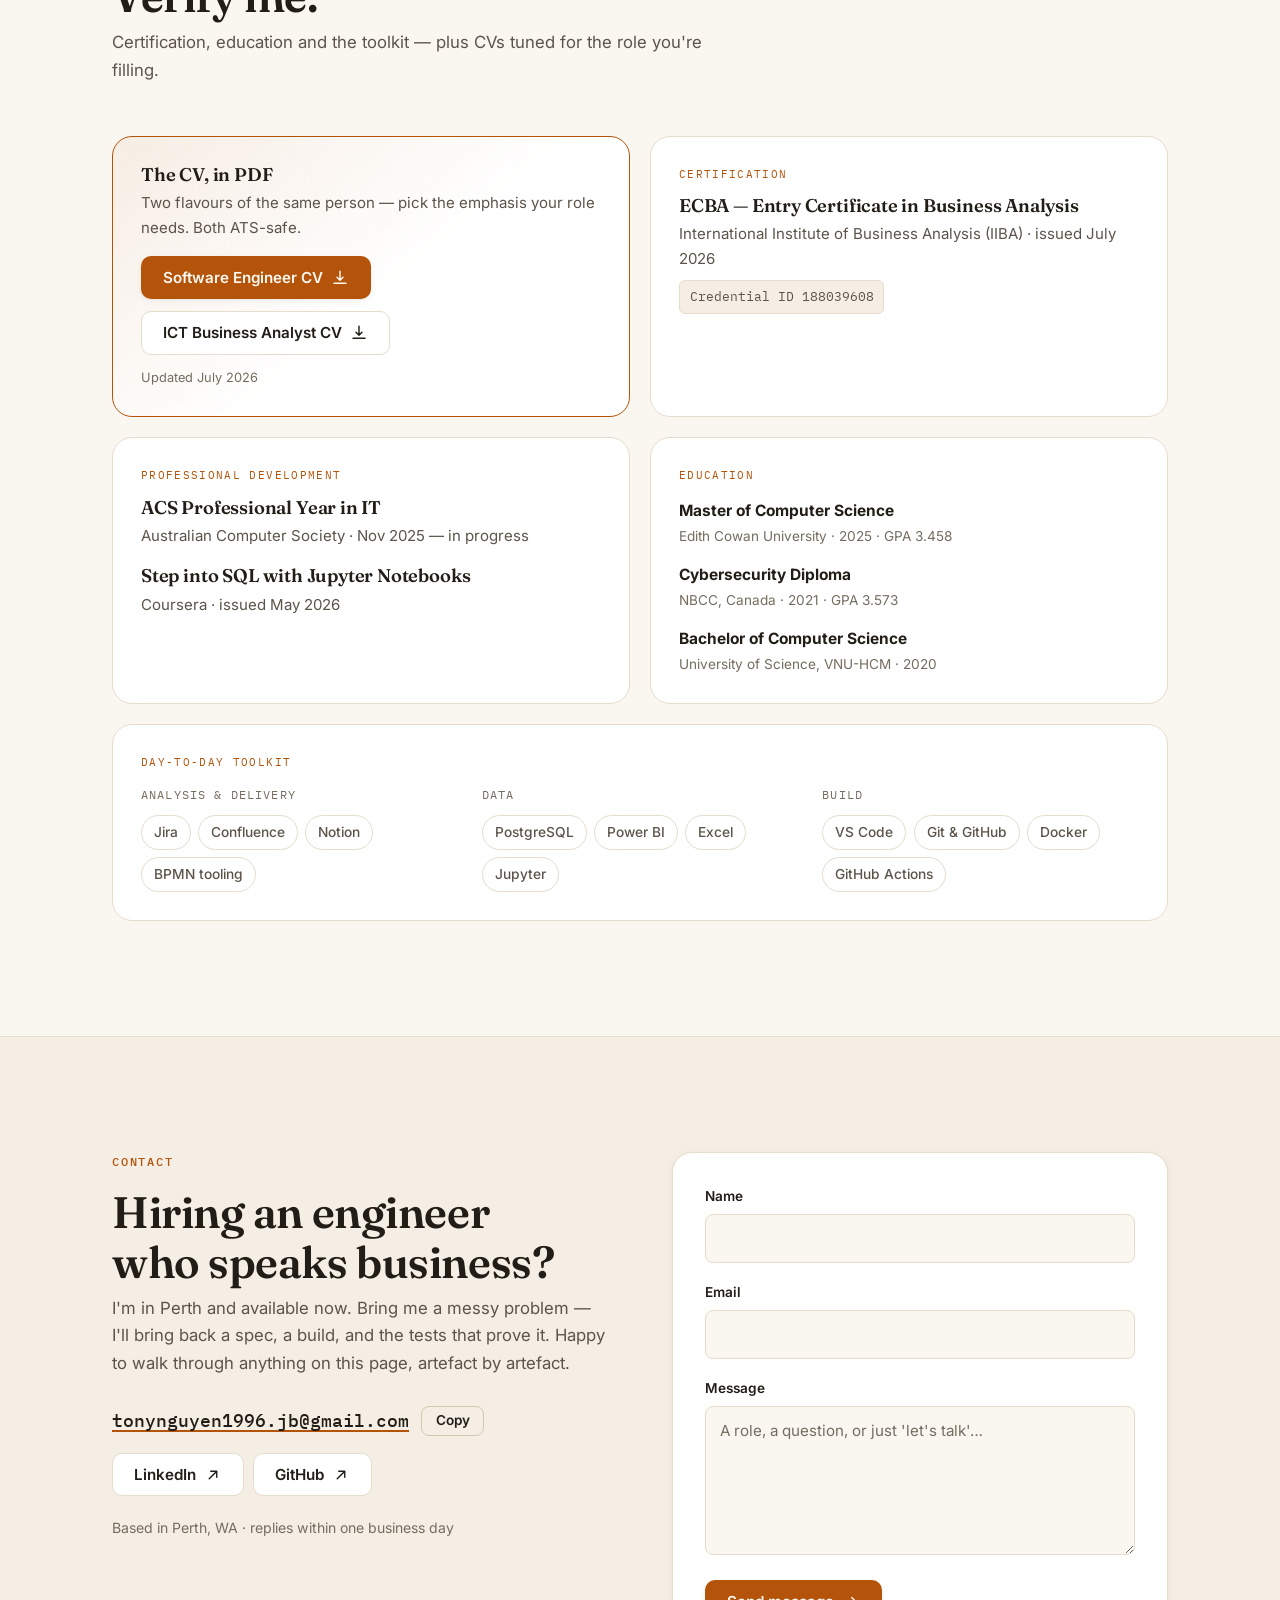
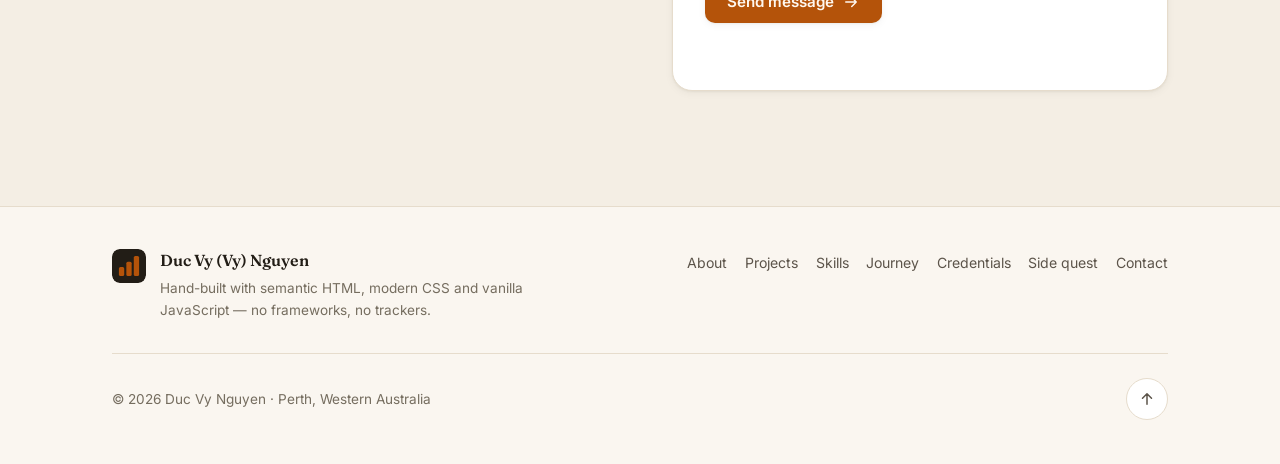
==== commit c43048d2: "Lean title SE: BA becomes an adjective, not a co-title Per reviewer feedback, turn two dials toward " ====
--- a/index.html
+++ b/index.html
@@ -4,15 +4,15 @@
   <meta charset="UTF-8">
   <meta name="viewport" content="width=device-width, initial-scale=1">
 
-  <title>Vy Nguyen — Software Engineer &amp; ICT Business Analyst | Perth, WA</title>
-  <meta name="description" content="Perth software engineer and ICT business analyst (ECBA, Master of Computer Science). I take products from elicited requirements to tested FastAPI + React applications — with SQL and Power BI when the data needs to talk.">
+  <title>Vy Nguyen — Software Engineer (ECBA-certified) | Perth, WA</title>
+  <meta name="description" content="Perth software engineer (Master of Computer Science, ECBA-certified). I ship full-stack data products — FastAPI, React, PostgreSQL — from requirements I can elicit myself, tested on every merge.">
   <meta name="author" content="Duc Vy Nguyen">
 
   <!-- Live domain. If you attach a custom domain later, update every URL below. -->
   <link rel="canonical" href="https://vynguyen-perth.netlify.app/">
   <meta property="og:type" content="website">
   <meta property="og:url" content="https://vynguyen-perth.netlify.app/">
-  <meta property="og:title" content="Vy Nguyen — Software Engineer &amp; ICT Business Analyst | Perth, WA">
+  <meta property="og:title" content="Vy Nguyen — Software Engineer (ECBA-certified) | Perth, WA">
   <meta property="og:description" content="I write the spec, then I ship it: FastAPI, React, PostgreSQL, CI-tested — from requirements I elicited myself. ECBA + Master of Computer Science.">
   <meta property="og:image" content="https://vynguyen-perth.netlify.app/assets/og-image.png">
   <meta property="og:image:width" content="1200">
@@ -52,7 +52,7 @@
     "@type": "Person",
     "name": "Duc Vy Nguyen",
     "alternateName": "Vy Nguyen",
-    "jobTitle": "Software Engineer & ICT Business Analyst",
+    "jobTitle": "Software Engineer",
     "email": "mailto:tonynguyen1996.jb@gmail.com",
     "url": "https://vynguyen-perth.netlify.app/",
     "image": "https://vynguyen-perth.netlify.app/assets/og-image.png",
@@ -125,7 +125,7 @@
         <div class="hero-copy">
           <p class="eyebrow reveal">Perth, Western Australia · software engineer &amp; ICT business analyst</p>
           <h1 class="hero-title reveal">I write the spec. Then I <em class="hero-em">ship it</em>.</h1>
-          <p class="hero-lede reveal">I'm Vy Nguyen — a software engineer with a Master of Computer Science and a business analyst's credential (the ECBA). Most teams need two people for what I do: one to work out what the business actually needs, and one to build it properly. I'm both. The proof: a full-stack data platform — FastAPI, React, PostgreSQL — shipped solo, with tests running on every change.</p>
+          <p class="hero-lede reveal">I'm Vy Nguyen — a Perth software engineer (Master of Computer Science) shipping full-stack data products: FastAPI, React, PostgreSQL, tests on every merge. The twist: I'm also ECBA-certified in business analysis. Most teams need two people for what I do — one to work out what the business needs, one to build it properly. I'm both.</p>
 
           <div class="pipeline reveal" role="group" aria-label="How every project here travels: question, requirements, build, verify, ship. Select a step for detail.">
             <div class="pipe-steps" id="pipeline">
--- a/css/styles.css
+++ b/css/styles.css
@@ -341,7 +341,15 @@
   color: var(--ink-2);
   text-decoration: none;
   border-radius: 8px;
+  white-space: nowrap;
   transition: color 0.2s var(--ease), background-color 0.2s var(--ease);
+}
+.nav .btn { white-space: nowrap; }
+
+/* compact nav band: keep the full menu alive on small laptops */
+@media (max-width: 1000px) and (min-width: 921px) {
+  .nav-link { padding: 0.5rem 0.55rem; font-size: 0.9rem; }
+  .nav-cv-item { margin-left: 0.25rem; }
 }
 .nav-link:hover { color: var(--ink); background: var(--accent-softer); }
 .nav-link.is-active { color: var(--accent-strong); }
@@ -393,7 +401,7 @@
 .nav-burger[aria-expanded="true"] span:first-child { top: 19px; transform: rotate(45deg); }
 .nav-burger[aria-expanded="true"] span:last-child { top: 19px; transform: rotate(-45deg); }
 
-@media (max-width: 860px) {
+@media (max-width: 920px) {
   .nav-burger { display: block; }
   .nav-links {
     position: fixed;
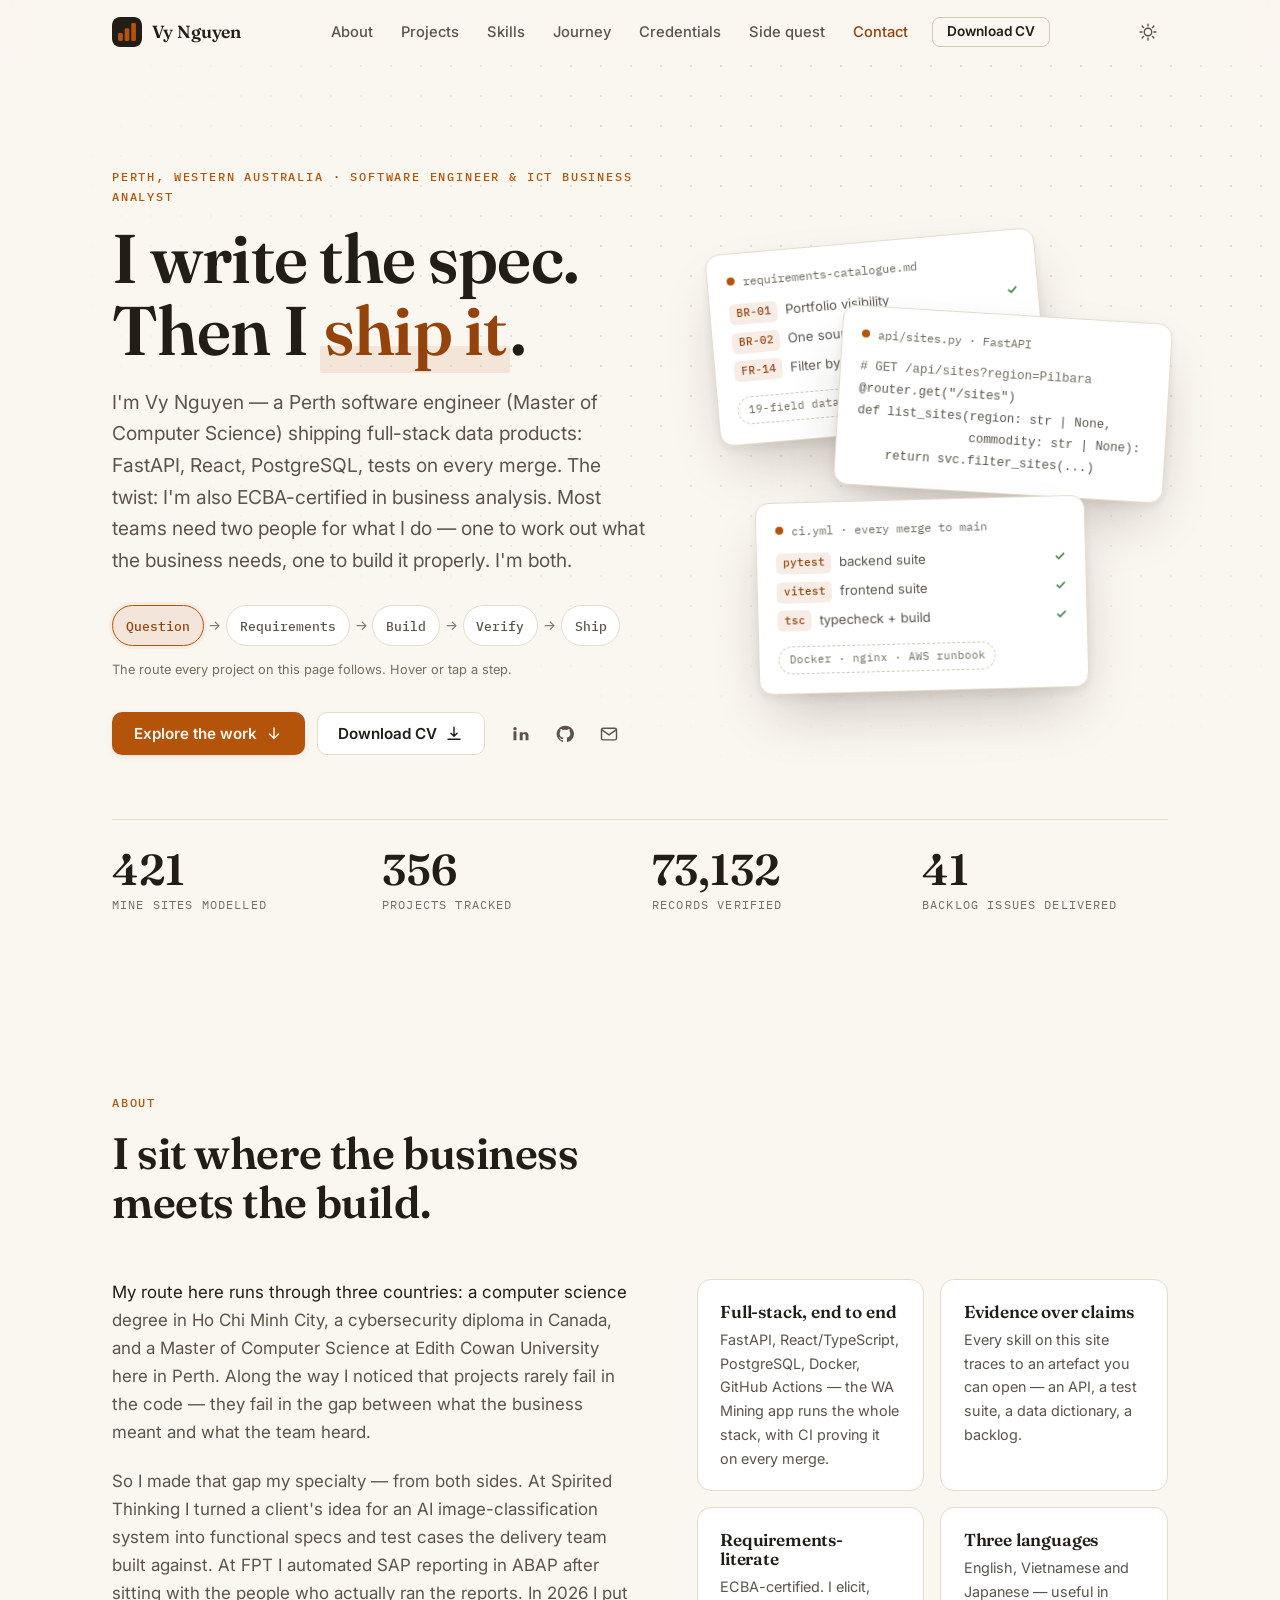
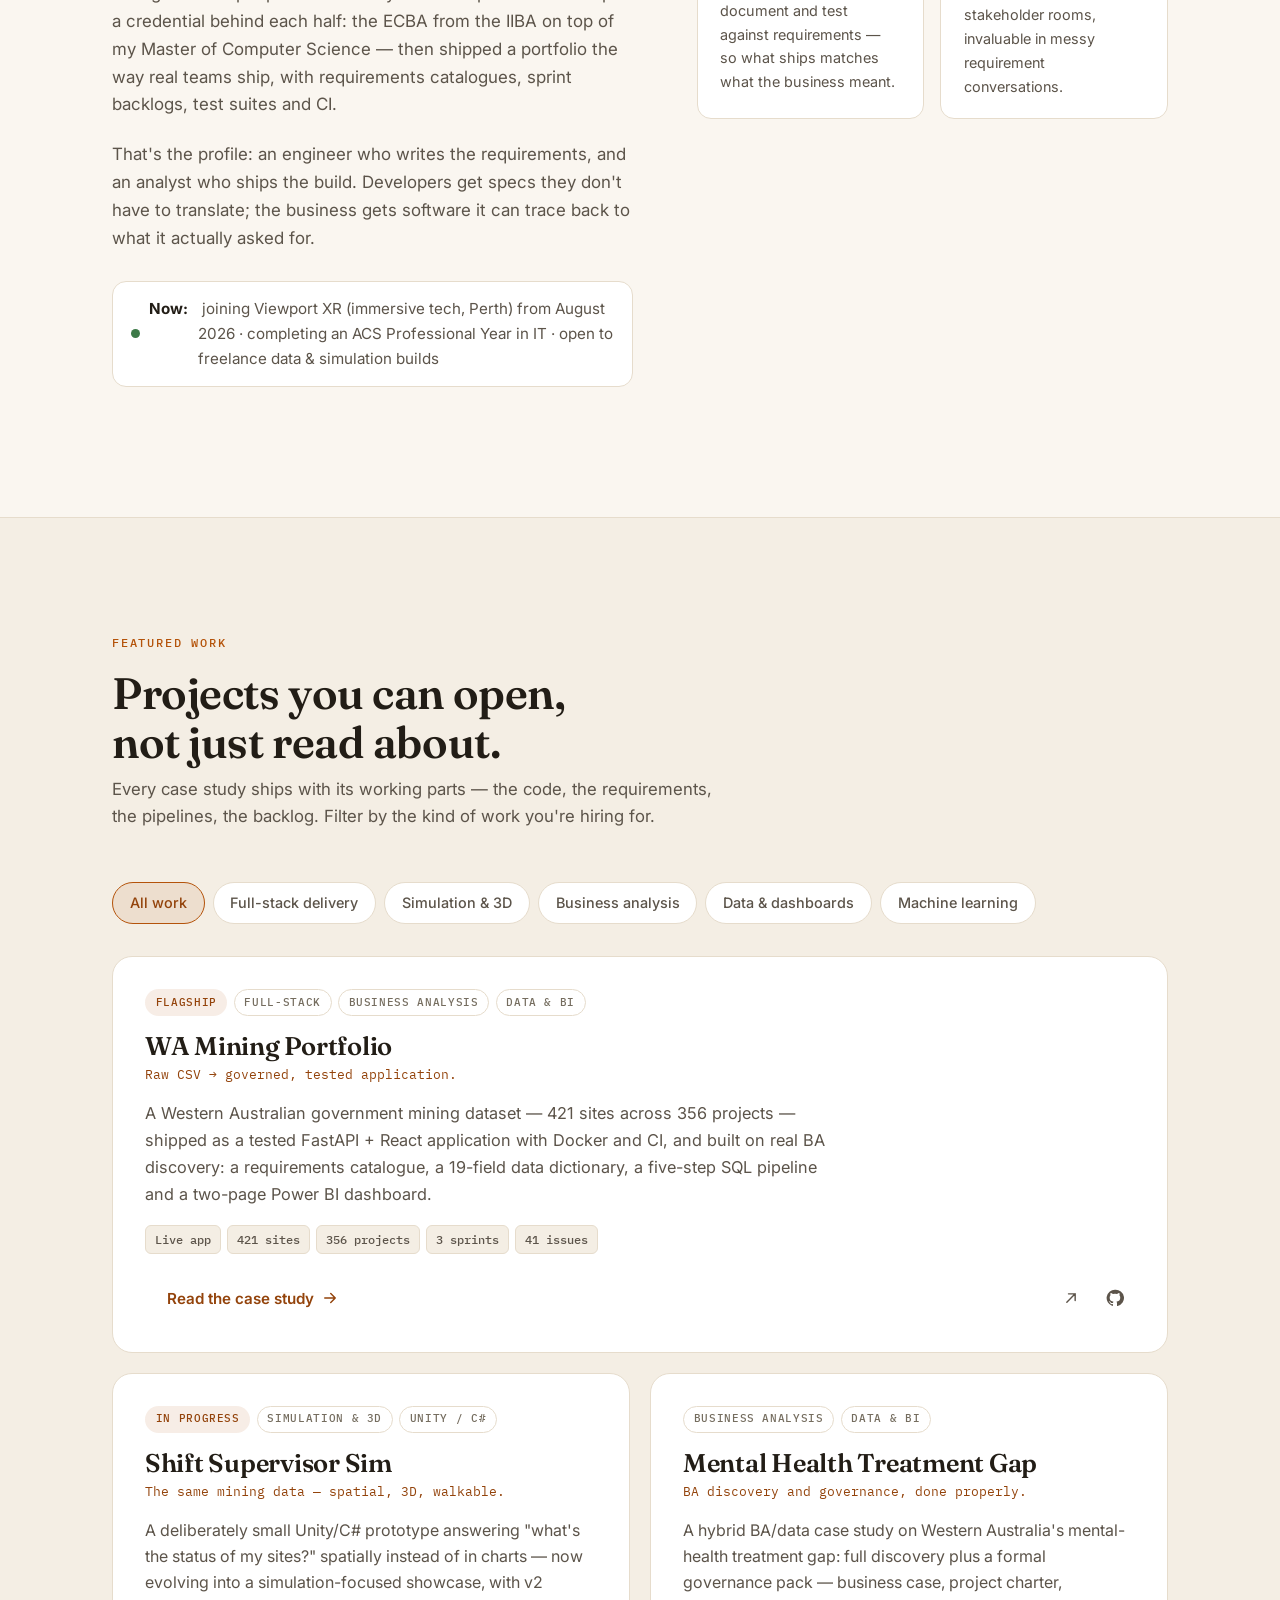
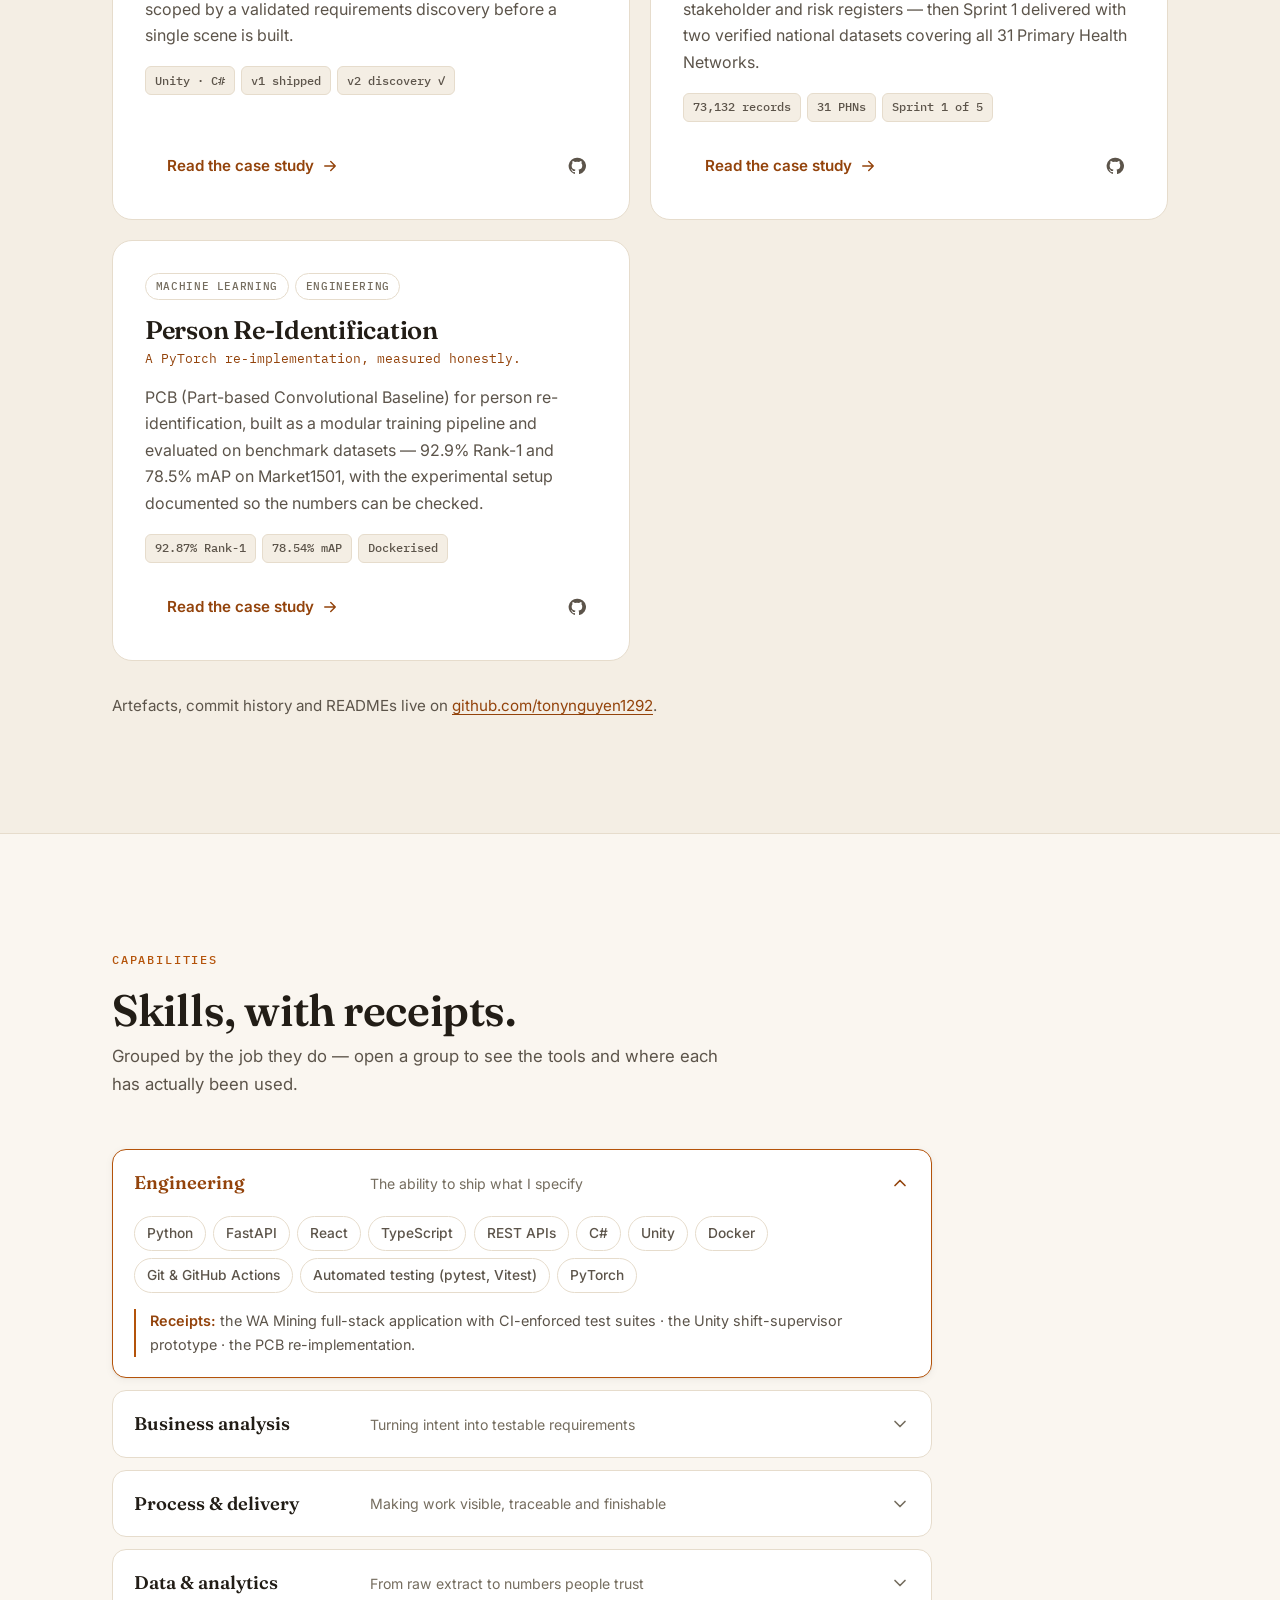
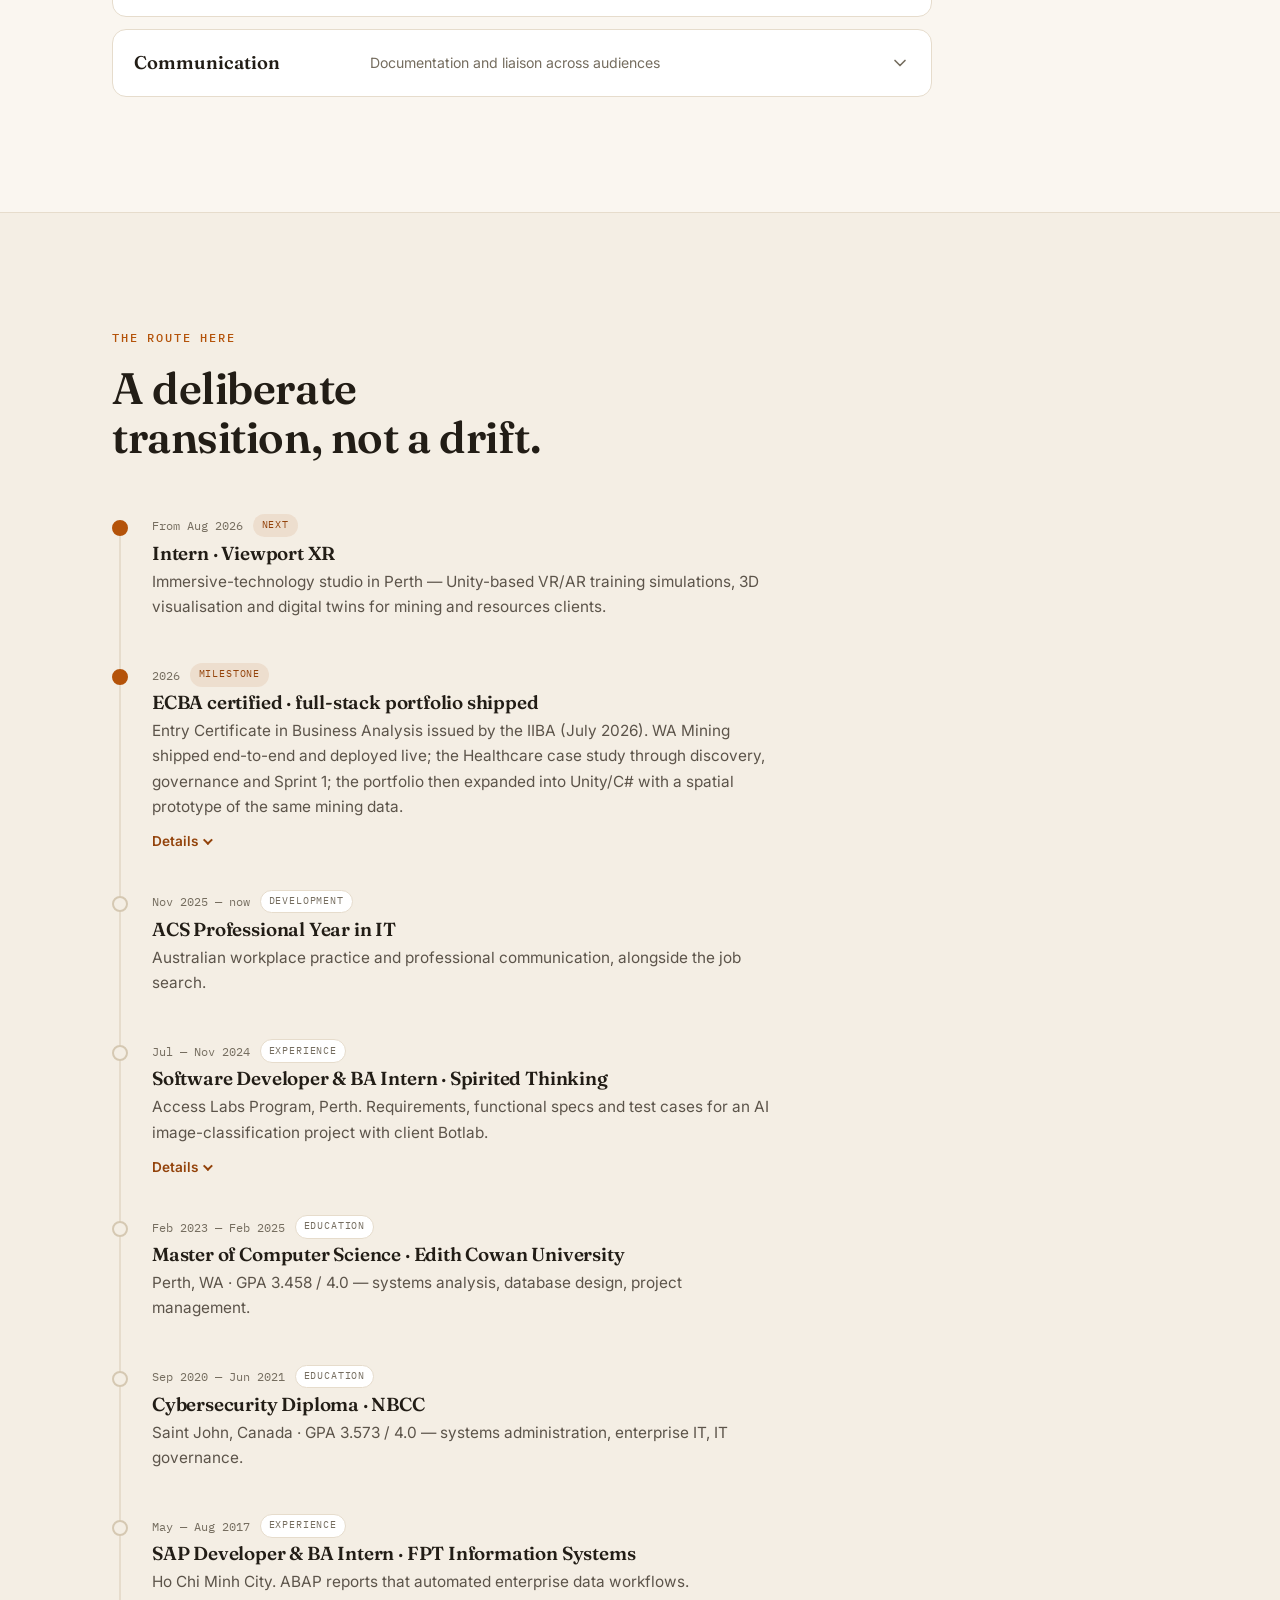
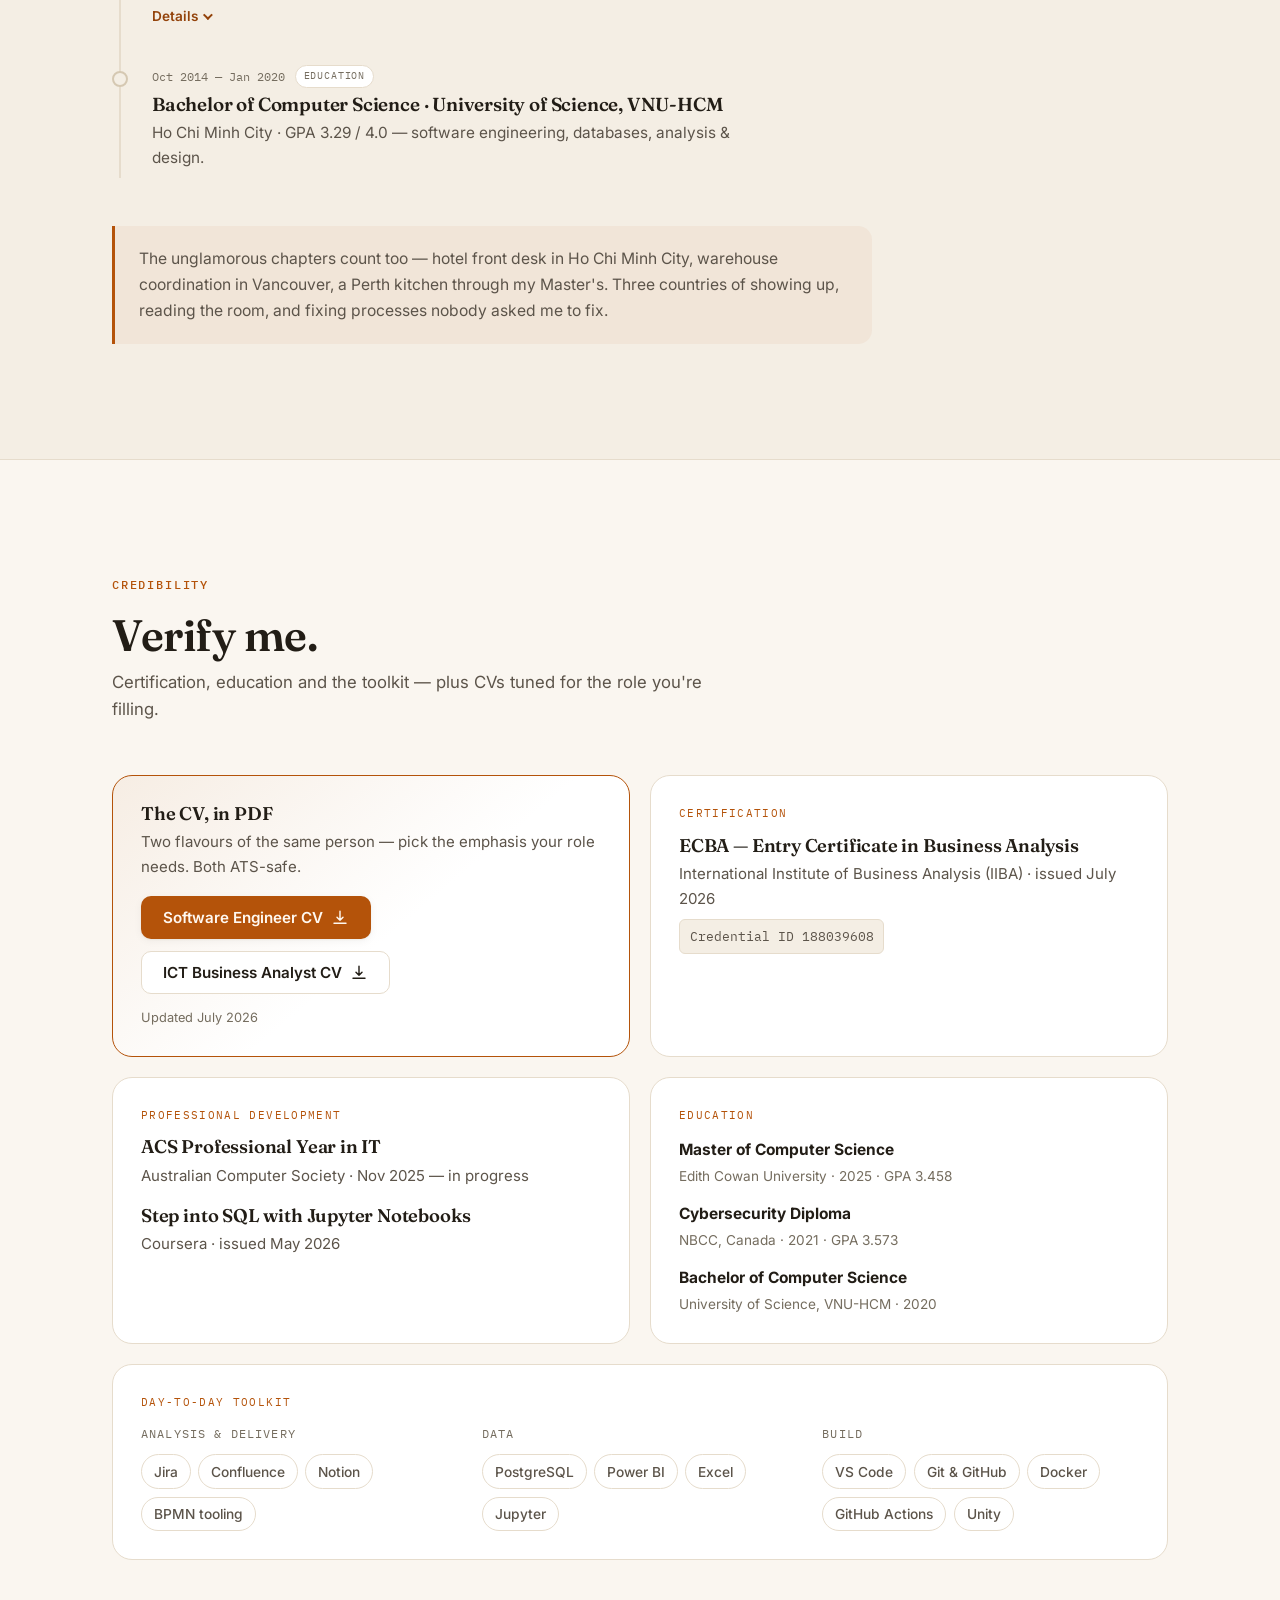
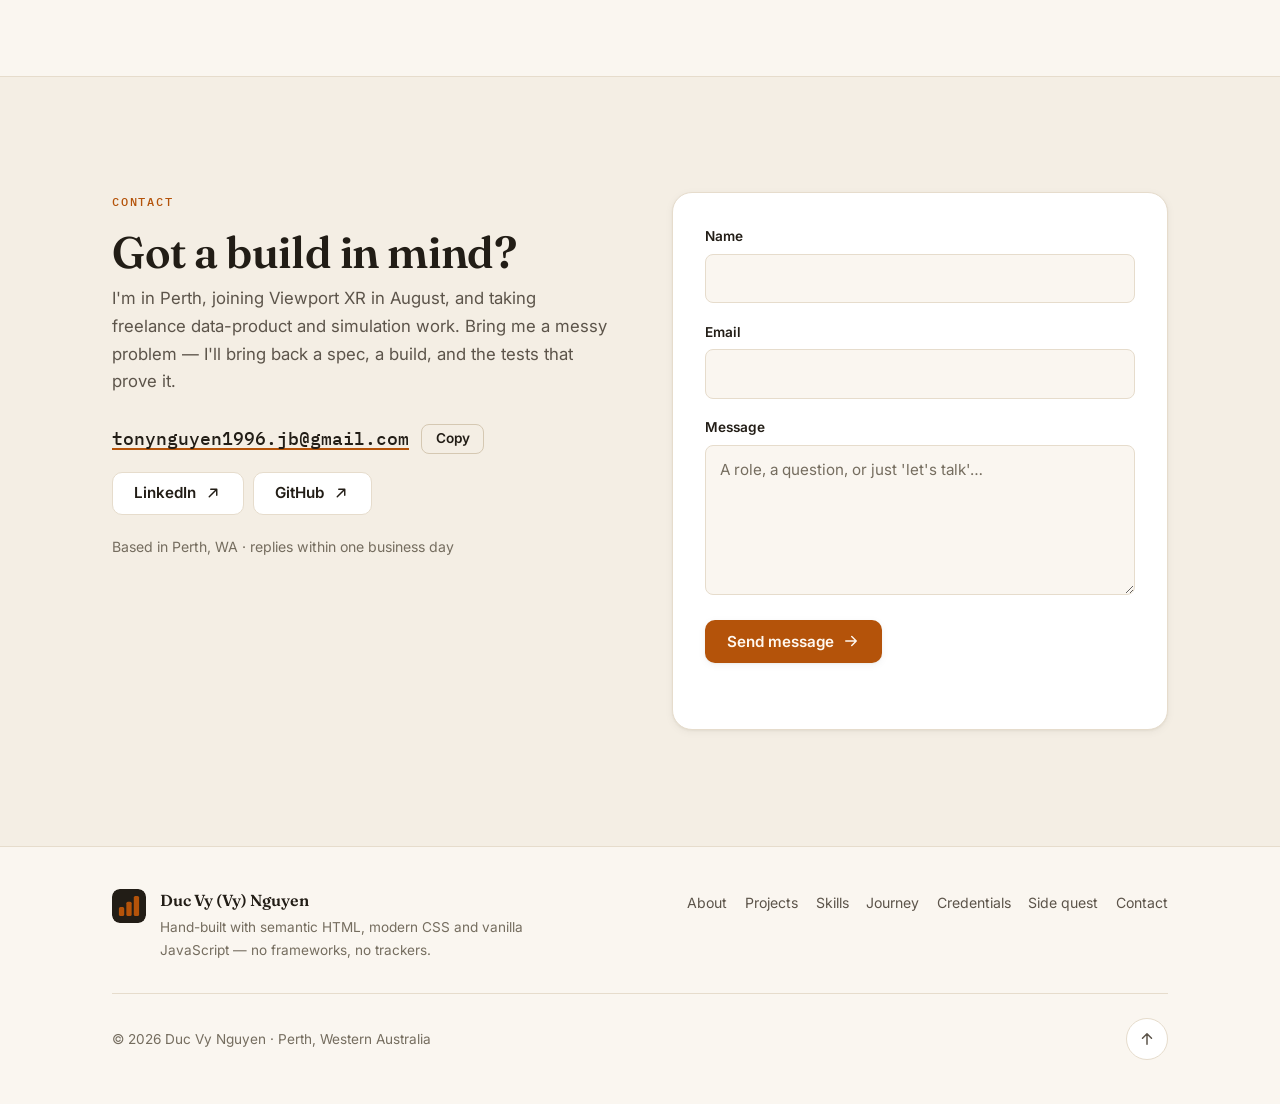
==== commit ac0bfabb: "Add Viewport XR internship and Unity/C# shift-supervisor work - Journey: "Intern - Viewport XR" entr" ====
--- a/index.html
+++ b/index.html
@@ -53,6 +53,7 @@
     "name": "Duc Vy Nguyen",
     "alternateName": "Vy Nguyen",
     "jobTitle": "Software Engineer",
+    "worksFor": { "@type": "Organization", "name": "Viewport XR" },
     "email": "mailto:tonynguyen1996.jb@gmail.com",
     "url": "https://vynguyen-perth.netlify.app/",
     "image": "https://vynguyen-perth.netlify.app/assets/og-image.png",
@@ -235,7 +236,7 @@
             <p class="reveal">My route here runs through three countries: a computer science degree in Ho Chi Minh City, a cybersecurity diploma in Canada, and a Master of Computer Science at Edith Cowan University here in Perth. Along the way I noticed that projects rarely fail in the code — they fail in the gap between what the business meant and what the team heard.</p>
             <p class="reveal">So I made that gap my specialty — from both sides. At Spirited Thinking I turned a client's idea for an AI image-classification system into functional specs and test cases the delivery team built against. At FPT I automated SAP reporting in ABAP after sitting with the people who actually ran the reports. In 2026 I put a credential behind each half: the ECBA from the IIBA on top of my Master of Computer Science — then shipped a portfolio the way real teams ship, with requirements catalogues, sprint backlogs, test suites and CI.</p>
             <p class="reveal">That's the profile: an engineer who writes the requirements, and an analyst who ships the build. Developers get specs they don't have to translate; the business gets software it can trace back to what it actually asked for.</p>
-            <p class="about-now reveal"><span class="now-dot" aria-hidden="true"></span><strong>Now:</strong>&nbsp;completing an ACS Professional Year in IT · interviewing for Software Engineer and ICT Business Analyst roles in Perth · available now</p>
+            <p class="about-now reveal"><span class="now-dot" aria-hidden="true"></span><strong>Now:</strong>&nbsp;joining Viewport XR (immersive tech, Perth) from August 2026 · completing an ACS Professional Year in IT · open to freelance data &amp; simulation builds</p>
           </div>
 
           <div class="about-cards">
@@ -272,6 +273,7 @@
         <div class="filter-bar reveal" role="group" aria-label="Filter projects by discipline">
           <button class="filter-chip is-active" type="button" data-filter="all" aria-pressed="true">All work</button>
           <button class="filter-chip" type="button" data-filter="build" aria-pressed="false">Full-stack delivery</button>
+          <button class="filter-chip" type="button" data-filter="sim" aria-pressed="false">Simulation &amp; 3D</button>
           <button class="filter-chip" type="button" data-filter="ba" aria-pressed="false">Business analysis</button>
           <button class="filter-chip" type="button" data-filter="data" aria-pressed="false">Data &amp; dashboards</button>
           <button class="filter-chip" type="button" data-filter="ml" aria-pressed="false">Machine learning</button>
@@ -290,13 +292,40 @@
             <p class="project-tagline">Raw CSV → governed, tested application.</p>
             <p class="project-summary">A Western Australian government mining dataset — 421 sites across 356 projects — shipped as a tested FastAPI + React application with Docker and CI, and built on real BA discovery: a requirements catalogue, a 19-field data dictionary, a five-step SQL pipeline and a two-page Power BI dashboard.</p>
             <ul class="metric-chips" aria-label="Key numbers">
-              <li>421 sites</li><li>356 projects</li><li>3 sprints</li><li>41 issues</li>
+              <li>Live app</li><li>421 sites</li><li>356 projects</li><li>3 sprints</li><li>41 issues</li>
             </ul>
             <div class="project-actions">
               <button class="btn btn-text case-open" type="button" data-case="case-wa-mining">Read the case study
                 <svg viewBox="0 0 24 24" aria-hidden="true" focusable="false"><path d="M5 12h14m0 0-6-6m6 6-6 6"/></svg>
               </button>
+              <div class="hero-social">
+              <a class="icon-link" href="https://wa-mining.netlify.app" rel="noopener" aria-label="Open the live WA Mining application">
+                <svg viewBox="0 0 24 24" aria-hidden="true" focusable="false"><path d="M7 17 17 7m0 0H9m8 0v8"/></svg>
+              </a>
               <a class="icon-link" href="https://github.com/tonynguyen1292/WA_Mining" rel="noopener" aria-label="WA Mining repository on GitHub">
+                <svg viewBox="0 0 24 24" aria-hidden="true" focusable="false"><path d="M12 2a10 10 0 0 0-3.2 19.5c.5.1.7-.2.7-.5v-1.7c-2.8.6-3.4-1.2-3.4-1.2-.5-1.2-1.1-1.5-1.1-1.5-.9-.6.1-.6.1-.6 1 .1 1.5 1 1.5 1 .9 1.6 2.4 1.1 3 .9.1-.7.4-1.1.6-1.4-2.2-.3-4.6-1.1-4.6-5 0-1.1.4-2 1-2.7 0-.3-.4-1.3.1-2.7 0 0 .8-.3 2.8 1a9.5 9.5 0 0 1 5 0c1.9-1.3 2.7-1 2.7-1 .6 1.4.2 2.4.1 2.7.7.7 1 1.6 1 2.7 0 3.9-2.4 4.7-4.6 5 .4.3.7.9.7 1.9v2.8c0 .3.2.6.7.5A10 10 0 0 0 12 2Z" fill="currentColor" stroke="none"/></svg>
+              </a>
+              </div>
+            </div>
+          </article>
+
+          <article class="project-card reveal" data-cats="sim" tabindex="-1">
+            <div class="project-tags">
+              <span class="tag tag--accent">In progress</span>
+              <span class="tag">Simulation &amp; 3D</span>
+              <span class="tag">Unity / C#</span>
+            </div>
+            <h3 class="project-title">Shift Supervisor Sim</h3>
+            <p class="project-tagline">The same mining data — spatial, 3D, walkable.</p>
+            <p class="project-summary">A deliberately small Unity/C# prototype answering "what's the status of my sites?" spatially instead of in charts — now evolving into a simulation-focused showcase, with v2 scoped by a validated requirements discovery before a single scene is built.</p>
+            <ul class="metric-chips" aria-label="Key numbers">
+              <li>Unity · C#</li><li>v1 shipped</li><li>v2 discovery ✓</li>
+            </ul>
+            <div class="project-actions">
+              <button class="btn btn-text case-open" type="button" data-case="case-unity">Read the case study
+                <svg viewBox="0 0 24 24" aria-hidden="true" focusable="false"><path d="M5 12h14m0 0-6-6m6 6-6 6"/></svg>
+              </button>
+              <a class="icon-link" href="https://github.com/tonynguyen1292/WA_Mining/tree/main/prototypes/unity-shift-supervisor-demo" rel="noopener" aria-label="Unity prototype folder on GitHub">
                 <svg viewBox="0 0 24 24" aria-hidden="true" focusable="false"><path d="M12 2a10 10 0 0 0-3.2 19.5c.5.1.7-.2.7-.5v-1.7c-2.8.6-3.4-1.2-3.4-1.2-.5-1.2-1.1-1.5-1.1-1.5-.9-.6.1-.6.1-.6 1 .1 1.5 1 1.5 1 .9 1.6 2.4 1.1 3 .9.1-.7.4-1.1.6-1.4-2.2-.3-4.6-1.1-4.6-5 0-1.1.4-2 1-2.7 0-.3-.4-1.3.1-2.7 0 0 .8-.3 2.8 1a9.5 9.5 0 0 1 5 0c1.9-1.3 2.7-1 2.7-1 .6 1.4.2 2.4.1 2.7.7.7 1 1.6 1 2.7 0 3.9-2.4 4.7-4.6 5 .4.3.7.9.7 1.9v2.8c0 .3.2.6.7.5A10 10 0 0 0 12 2Z" fill="currentColor" stroke="none"/></svg>
               </a>
             </div>
@@ -368,9 +397,9 @@
             <div class="skill-body" id="sg-eng">
               <div class="skill-body-inner">
                 <ul class="chip-list">
-                  <li>Python</li><li>FastAPI</li><li>React</li><li>TypeScript</li><li>REST APIs</li><li>Docker</li><li>Git &amp; GitHub Actions</li><li>Automated testing (pytest, Vitest)</li><li>PyTorch</li>
+                  <li>Python</li><li>FastAPI</li><li>React</li><li>TypeScript</li><li>REST APIs</li><li>C#</li><li>Unity</li><li>Docker</li><li>Git &amp; GitHub Actions</li><li>Automated testing (pytest, Vitest)</li><li>PyTorch</li>
                 </ul>
-                <p class="skill-proof"><strong>Receipts:</strong> the WA Mining full-stack application with CI-enforced test suites · the PCB re-implementation.</p>
+                <p class="skill-proof"><strong>Receipts:</strong> the WA Mining full-stack application with CI-enforced test suites · the Unity shift-supervisor prototype · the PCB re-implementation.</p>
               </div>
             </div>
           </div>
@@ -454,15 +483,25 @@
           <li class="tl-item reveal" data-kind="milestone">
             <div class="tl-marker" aria-hidden="true"></div>
             <div class="tl-content">
+              <div class="tl-meta"><span class="tl-date">From Aug 2026</span><span class="tl-tag tl-tag--accent">Next</span></div>
+              <h3>Intern · Viewport XR</h3>
+              <p>Immersive-technology studio in Perth — Unity-based VR/AR training simulations, 3D visualisation and digital twins for mining and resources clients.</p>
+            </div>
+          </li>
+
+          <li class="tl-item reveal" data-kind="milestone">
+            <div class="tl-marker" aria-hidden="true"></div>
+            <div class="tl-content">
               <div class="tl-meta"><span class="tl-date">2026</span><span class="tl-tag tl-tag--accent">Milestone</span></div>
               <h3>ECBA certified · full-stack portfolio shipped</h3>
-              <p>Entry Certificate in Business Analysis issued by the IIBA (July 2026). WA Mining shipped end-to-end as a tested FastAPI + React application; the Healthcare case study through discovery, governance and Sprint 1.</p>
+              <p>Entry Certificate in Business Analysis issued by the IIBA (July 2026). WA Mining shipped end-to-end and deployed live; the Healthcare case study through discovery, governance and Sprint 1; the portfolio then expanded into Unity/C# with a spatial prototype of the same mining data.</p>
               <button class="tl-more" type="button" aria-expanded="false">Details</button>
               <div class="tl-detail">
                 <ul>
                   <li>ECBA credential ID 188039608 — earned while running both portfolio projects.</li>
                   <li>WA Mining: requirements → SQL pipeline → Power BI → tested FastAPI/React app, delivered through a 41-issue Jira backlog across 3 sprints.</li>
                   <li>Healthcare: business case, project charter, stakeholder and risk registers; Sprint 1 ingested and verified 73,132 records across all 31 PHNs.</li>
+                  <li>Unity/C# shift-supervisor prototype (v1) shipped; v2 scoped through a validated requirements discovery — facts before scenes.</li>
                 </ul>
               </div>
             </div>
@@ -598,7 +637,7 @@
             <div class="toolkit">
               <div class="toolkit-group"><span class="toolkit-label">Analysis &amp; delivery</span><ul class="chip-list"><li>Jira</li><li>Confluence</li><li>Notion</li><li>BPMN tooling</li></ul></div>
               <div class="toolkit-group"><span class="toolkit-label">Data</span><ul class="chip-list"><li>PostgreSQL</li><li>Power BI</li><li>Excel</li><li>Jupyter</li></ul></div>
-              <div class="toolkit-group"><span class="toolkit-label">Build</span><ul class="chip-list"><li>VS Code</li><li>Git &amp; GitHub</li><li>Docker</li><li>GitHub Actions</li></ul></div>
+              <div class="toolkit-group"><span class="toolkit-label">Build</span><ul class="chip-list"><li>VS Code</li><li>Git &amp; GitHub</li><li>Docker</li><li>GitHub Actions</li><li>Unity</li></ul></div>
             </div>
           </article>
         </div>
@@ -612,8 +651,8 @@
           <div class="contact-copy">
             <header class="section-head reveal">
               <p class="eyebrow">Contact</p>
-              <h2 id="contact-title">Hiring an engineer who speaks business?</h2>
-              <p class="section-sub">I'm in Perth and available now. Bring me a messy problem — I'll bring back a spec, a build, and the tests that prove it. Happy to walk through anything on this page, artefact by artefact.</p>
+              <h2 id="contact-title">Got a build in mind?</h2>
+              <p class="section-sub">I'm in Perth, joining Viewport XR in August, and taking freelance data-product and simulation work. Bring me a messy problem — I'll bring back a spec, a build, and the tests that prove it.</p>
             </header>
 
             <div class="contact-channels reveal">
@@ -728,10 +767,13 @@
       <ul class="chip-list"><li>SQL</li><li>PostgreSQL</li><li>Power BI</li><li>DAX</li><li>Python</li><li>FastAPI</li><li>React</li><li>TypeScript</li><li>Docker</li><li>GitHub Actions</li><li>Jira</li></ul>
 
       <h3>The outcome</h3>
-      <p>One clean dataset every consumer trusts, a dashboard that answers the portfolio questions in two clicks, and a tested application proving the requirements were buildable. The BA artefacts weren't paperwork — they were the spec the software was verified against.</p>
+      <p>One clean dataset every consumer trusts, a dashboard that answers the portfolio questions in two clicks, and a tested application proving the requirements were buildable. The BA artefacts weren't paperwork — they were the spec the software was verified against. The application now runs <strong>live</strong> — a Netlify Functions API over a managed Postgres database.</p>
 
       <div class="case-links">
-        <a class="btn btn-primary" href="https://github.com/tonynguyen1292/WA_Mining" rel="noopener">View repository
+        <a class="btn btn-primary" href="https://wa-mining.netlify.app" rel="noopener">Open the live app
+          <svg viewBox="0 0 24 24" aria-hidden="true" focusable="false"><path d="M7 17 17 7m0 0H9m8 0v8"/></svg>
+        </a>
+        <a class="btn btn-ghost" href="https://github.com/tonynguyen1292/WA_Mining" rel="noopener">View repository
           <svg viewBox="0 0 24 24" aria-hidden="true" focusable="false"><path d="M7 17 17 7m0 0H9m8 0v8"/></svg>
         </a>
         <!-- Jira backlog link removed: the board requires login for anonymous visitors.
@@ -809,6 +851,42 @@
     </article>
   </template>
 
+  <template id="case-unity">
+    <article class="case">
+      <p class="eyebrow">Case study · in progress</p>
+      <h2 id="case-dialog-title">Shift Supervisor Sim — the same mining data, spatially</h2>
+      <ul class="metric-chips"><li>Unity · C#</li><li>v1 prototype</li><li>v2 discovery validated</li></ul>
+
+      <h3>The problem</h3>
+      <p>The WA Mining web app answers "how many, where, what stage" in charts and tables. But some questions supervisors actually ask are spatial — what's near what, what a site looks like as a place rather than a row. And simulation is the language of mining training in WA: digital twins, VR walk-throughs, operational rehearsal.</p>
+
+      <h3>My role</h3>
+      <p>Sole builder — deliberately in an unfamiliar stack. The point is demonstrating how I enter new territory: small scope, real data, discovery before design.</p>
+
+      <h3>What I did</h3>
+      <ul class="case-list">
+        <li>Shipped a <strong>single-scene Unity/C# prototype</strong> (v1) exploring a spatial, 3D view of the same site-level data model the web app uses — scoped honestly in its README as a learning prototype, not a product build.</li>
+        <li>Scoped v2 the way I scope everything: <strong>as-is analysis</strong> of the repo and PR history, a <strong>structured elicitation</strong>, context research, and a <strong>validated 5W1H with a stakeholder register</strong> — public in the repo before any scenes are built.</li>
+        <li>Direction for v2: a <strong>simulation-focused shift-supervisor showcase</strong> — "what's the status of my sites?", answered as a place you can move through.</li>
+      </ul>
+
+      <h3>Tools</h3>
+      <ul class="chip-list"><li>Unity</li><li>C#</li><li>The WA Mining data model</li><li>Requirements discovery</li></ul>
+
+      <h3>The outcome (so far)</h3>
+      <p>v1 proves the stack pickup; v2's scope is traceable to elicited facts rather than enthusiasm. Scenes follow the spec — watch the branch.</p>
+
+      <div class="case-links">
+        <a class="btn btn-primary" href="https://github.com/tonynguyen1292/WA_Mining/tree/main/prototypes/unity-shift-supervisor-demo" rel="noopener">View the prototype
+          <svg viewBox="0 0 24 24" aria-hidden="true" focusable="false"><path d="M7 17 17 7m0 0H9m8 0v8"/></svg>
+        </a>
+        <a class="btn btn-ghost" href="https://github.com/tonynguyen1292/WA_Mining/blob/feature/unity-shift-supervisor-v2/prototypes/unity-shift-supervisor-demo/DISCOVERY.md" rel="noopener">Read the discovery
+          <svg viewBox="0 0 24 24" aria-hidden="true" focusable="false"><path d="M7 17 17 7m0 0H9m8 0v8"/></svg>
+        </a>
+      </div>
+    </article>
+  </template>
+
   <div class="toast" id="toast" role="status" aria-live="polite"></div>
 
   <script src="js/main.js" defer></script>
